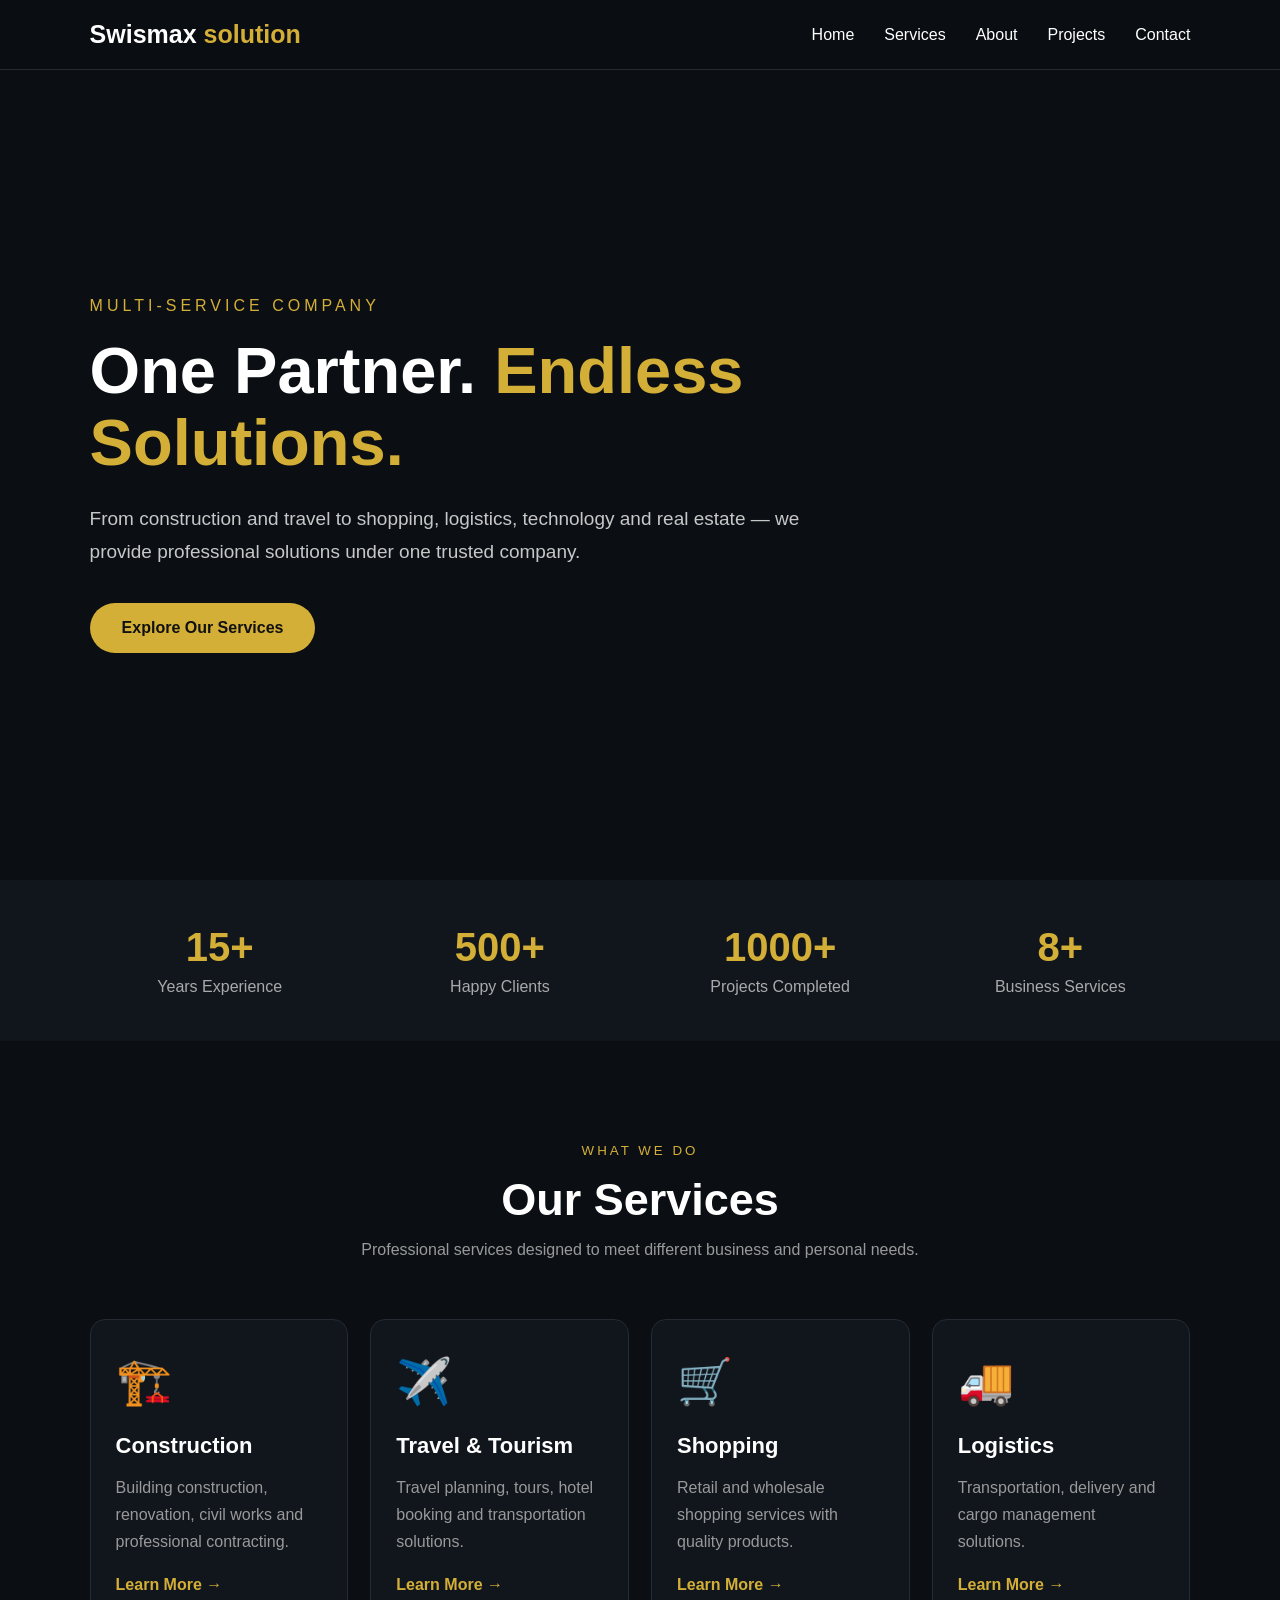
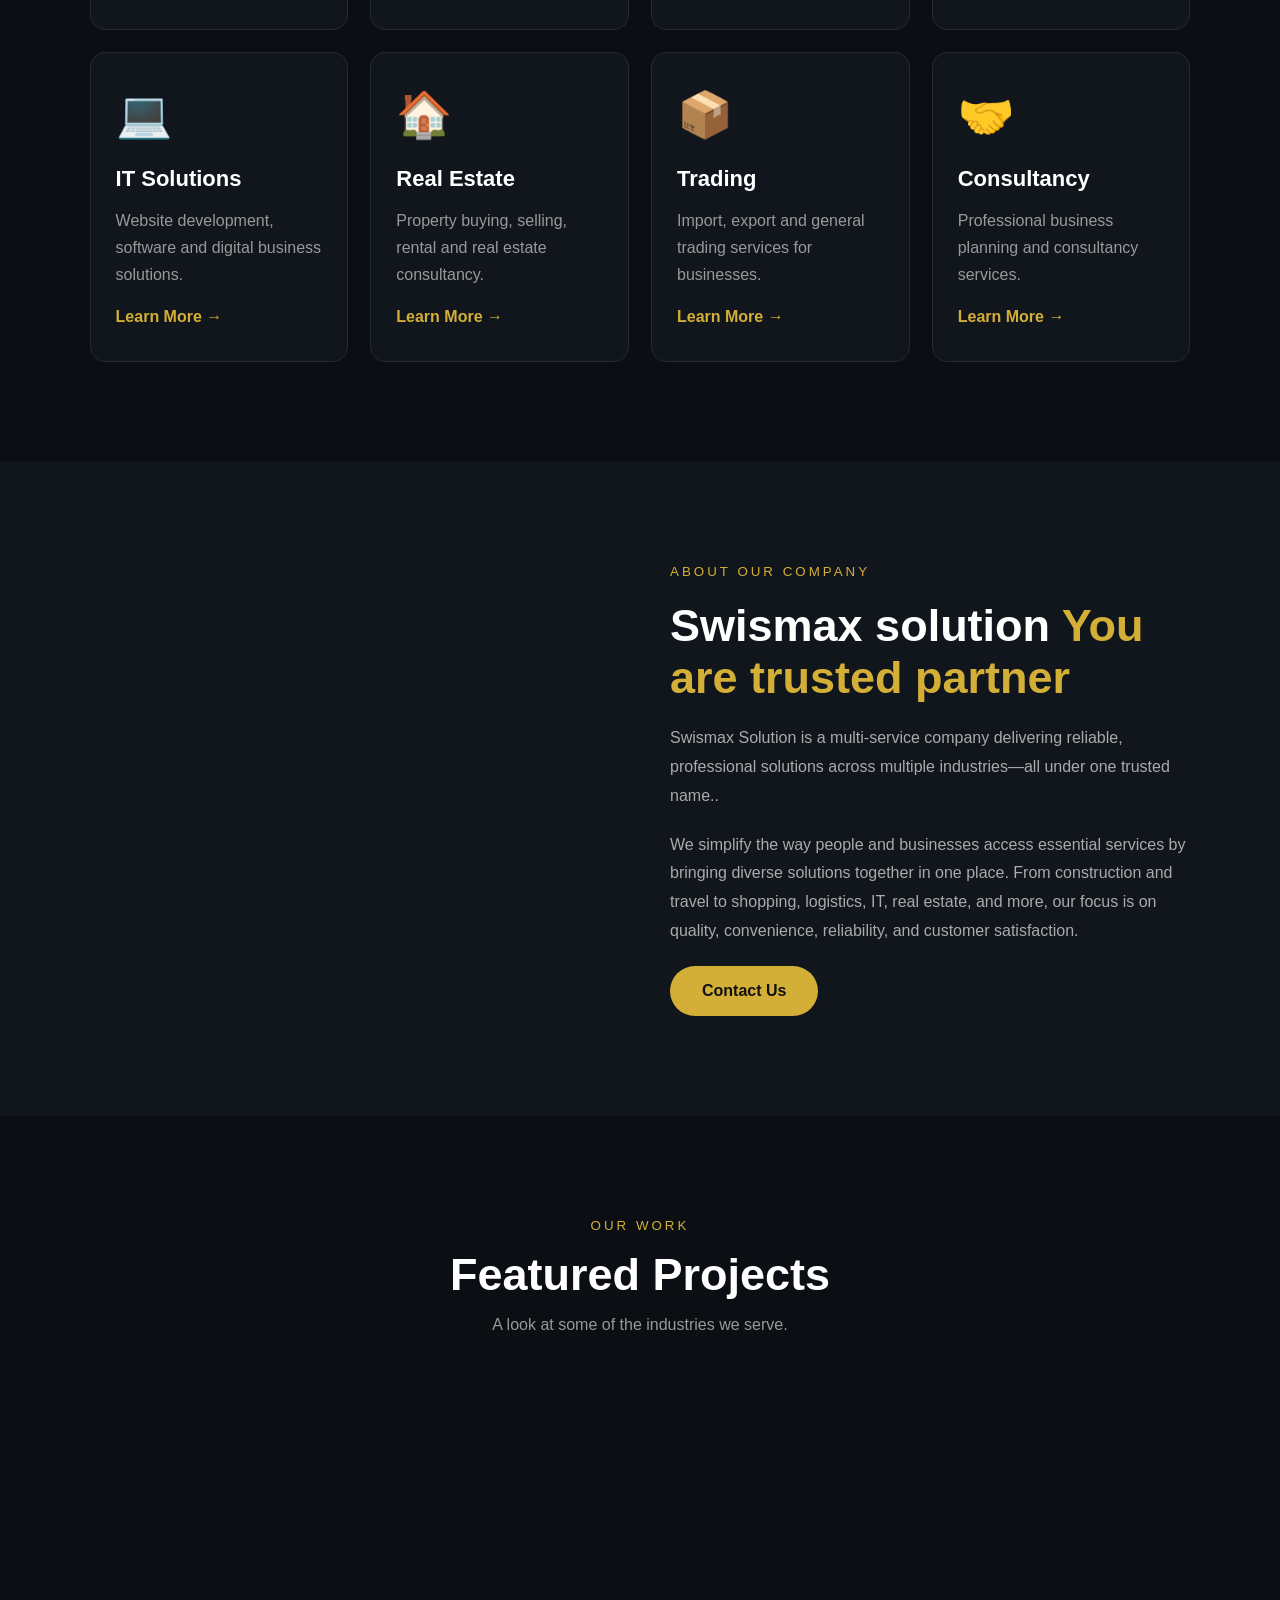
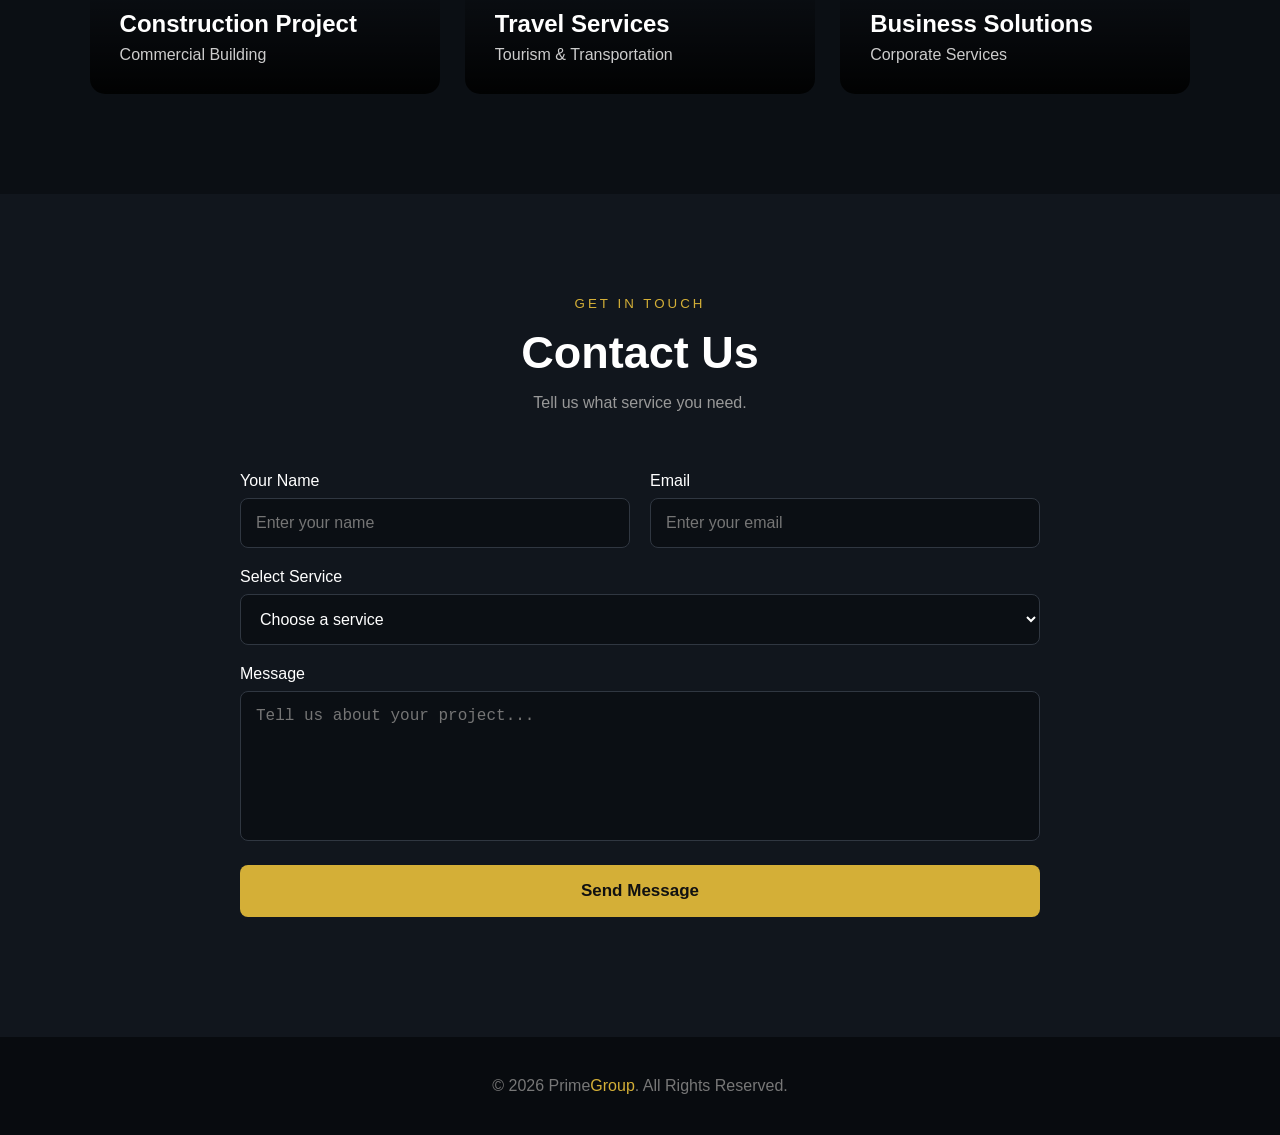
==== index.html @ 1163873a "fix homepage" ====
<!DOCTYPE html>
<html lang="en">

<head>

    <meta charset="UTF-8">
    <meta name="viewport" content="width=device-width, initial-scale=1.0">
    <title>PrimeGroup - Multi Services</title>
    <link rel="stylesheet" href="script.js">
    <link rel="stylesheet" href="style.css">
</head>


<body>
    <nav>

        <div class="logo">
            Swismax<span> solution</span>
        </div>

        <ul class="nav-links">

            <li>
                <a href="#home">Home</a>
            </li>

            <li>
                <a href="#services">Services</a>
            </li>

            <li>
                <a href="#about">About</a>
            </li>

            <li>
                <a href="#projects">Projects</a>
            </li>

            <li>
                <a href="#contact">Contact</a>
            </li>

        </ul>

    </nav>



    <!-- ================= HERO ================= -->

    <section class="hero" id="home">

        <div class="hero-content">

            <div class="hero-small">
                MULTI-SERVICE COMPANY
            </div>

            <h1>
                One Partner.
                <span>Endless Solutions.</span>
            </h1>

            <p>
                From construction and travel to shopping,
                logistics, technology and real estate —
                we provide professional solutions under
                one trusted company.
            </p>

            <a href="#services" class="hero-btn">
                Explore Our Services
            </a>

        </div>

    </section>



    <!-- ================= STATS ================= -->

    <section class="stats">

        <div class="stat">

            <h2>15+</h2>

            <p>
                Years Experience
            </p>

        </div>


        <div class="stat">

            <h2>500+</h2>

            <p>
                Happy Clients
            </p>

        </div>


        <div class="stat">

            <h2>1000+</h2>

            <p>
                Projects Completed
            </p>

        </div>


        <div class="stat">

            <h2>8+</h2>

            <p>
                Business Services
            </p>

        </div>

    </section>



    <!-- ================= SERVICES ================= -->

    <section class="section services" id="services">

        <div class="section-heading">

            <small>WHAT WE DO</small>

            <h2>
                Our <span>Services</span>
            </h2>

            <p>
                Professional services designed to meet
                different business and personal needs.
            </p>

        </div>


        <div class="service-grid">


            <!-- Construction -->

            <div class="service-card">

                <div class="service-icon">
                    🏗️
                </div>

                <h3>
                    Construction
                </h3>

                <p>
                    Building construction, renovation,
                    civil works and professional contracting.
                </p>

                <a href="#contact" class="service-link">
                    Learn More →
                </a>

            </div>


            <!-- Travel -->

            <div class="service-card">

                <div class="service-icon">
                    ✈️
                </div>

                <h3>
                    Travel & Tourism
                </h3>

                <p>
                    Travel planning, tours, hotel booking
                    and transportation solutions.
                </p>

                <a href="#contact" class="service-link">
                    Learn More →
                </a>

            </div>


            <!-- Shopping -->

            <div class="service-card">

                <div class="service-icon">
                    🛒
                </div>

                <h3>
                    Shopping
                </h3>

                <p>
                    Retail and wholesale shopping services
                    with quality products.
                </p>

                <a href="#contact" class="service-link">
                    Learn More →
                </a>

            </div>


            <!-- Logistics -->

            <div class="service-card">

                <div class="service-icon">
                    🚚
                </div>

                <h3>
                    Logistics
                </h3>

                <p>
                    Transportation, delivery and cargo
                    management solutions.
                </p>

                <a href="#contact" class="service-link">
                    Learn More →
                </a>

            </div>


            <!-- IT -->

            <div class="service-card">

                <div class="service-icon">
                    💻
                </div>

                <h3>
                    IT Solutions
                </h3>

                <p>
                    Website development, software and
                    digital business solutions.
                </p>

                <a href="#contact" class="service-link">
                    Learn More →
                </a>

            </div>


            <!-- Real Estate -->

            <div class="service-card">

                <div class="service-icon">
                    🏠
                </div>

                <h3>
                    Real Estate
                </h3>

                <p>
                    Property buying, selling, rental and
                    real estate consultancy.
                </p>

                <a href="#contact" class="service-link">
                    Learn More →
                </a>

            </div>


            <!-- Trading -->

            <div class="service-card">

                <div class="service-icon">
                    📦
                </div>

                <h3>
                    Trading
                </h3>

                <p>
                    Import, export and general trading
                    services for businesses.
                </p>

                <a href="#contact" class="service-link">
                    Learn More →
                </a>

            </div>


            <!-- Consultancy -->

            <div class="service-card">

                <div class="service-icon">
                    🤝
                </div>

                <h3>
                    Consultancy
                </h3>

                <p>
                    Professional business planning and
                    consultancy services.
                </p>

                <a href="#contact" class="service-link">
                    Learn More →
                </a>

            </div>


        </div>

    </section>



    <!-- ================= ABOUT ================= -->

    <section class="section about" id="about">

        <div class="about-container">


            <div class="about-image"></div>


            <div class="about-content">

                <small>ABOUT OUR COMPANY</small>

                <h2>
                    Swismax solution
                    <span>You are trusted partner</span>
                </h2>

                <p>
                    Swismax Solution is a multi-service company delivering reliable, professional solutions across
                    multiple industries—all under one trusted name..
                </p>

                <p>
                  We simplify the way people and businesses access essential services by bringing diverse solutions together in one place. From construction and travel to shopping, logistics, IT, real estate, and more, our focus is on quality, convenience, reliability, and customer satisfaction.
                </p>

                <a href="#contact" class="hero-btn">
                    Contact Us
                </a>

            </div>


        </div>

    </section>



    <!-- ================= PROJECTS ================= -->

    <section class="section" id="projects">

        <div class="section-heading">

            <small>OUR WORK</small>

            <h2>
                Featured <span>Projects</span>
            </h2>

            <p>
                A look at some of the industries we serve.
            </p>

        </div>


        <div class="project-grid">


            <div class="project-card project-one">

                <div class="project-overlay">

                    <h3>
                        Construction Project
                    </h3>

                    <p>
                        Commercial Building
                    </p>

                </div>

            </div>



            <div class="project-card project-two">

                <div class="project-overlay">

                    <h3>
                        Travel Services
                    </h3>

                    <p>
                        Tourism & Transportation
                    </p>

                </div>

            </div>



            <div class="project-card project-three">

                <div class="project-overlay">

                    <h3>
                        Business Solutions
                    </h3>

                    <p>
                        Corporate Services
                    </p>

                </div>

            </div>


        </div>

    </section>



    <!-- ================= CONTACT ================= -->

    <section class="section contact" id="contact">

        <div class="section-heading">

            <small>GET IN TOUCH</small>

            <h2>
                Contact <span>Us</span>
            </h2>

            <p>
                Tell us what service you need.
            </p>

        </div>


        <div class="contact-container">

            <form onsubmit="sendMessage(event)">


                <div class="form-row">

                    <div class="form-group">

                        <label>
                            Your Name
                        </label>

                        <input type="text" id="name" placeholder="Enter your name" required>

                    </div>


                    <div class="form-group">

                        <label>
                            Email
                        </label>

                        <input type="email" id="email" placeholder="Enter your email" required>

                    </div>

                </div>



                <div class="form-group">

                    <label>
                        Select Service
                    </label>

                    <select id="service" required>

                        <option value="">
                            Choose a service
                        </option>

                        <option>
                            Construction
                        </option>

                        <option>
                            Travel & Tourism
                        </option>

                        <option>
                            Shopping
                        </option>

                        <option>
                            Logistics
                        </option>

                        <option>
                            IT Solutions
                        </option>

                        <option>
                            Real Estate
                        </option>

                        <option>
                            Trading
                        </option>

                        <option>
                            Consultancy
                        </option>

                    </select>

                </div>



                <div class="form-group">

                    <label>
                        Message
                    </label>

                    <textarea id="userMessage" placeholder="Tell us about your project..." required></textarea>

                </div>



                <button type="submit" class="submit-btn">
                    Send Message
                </button>


                <p id="message"></p>


            </form>

        </div>

    </section>



    <!-- ================= FOOTER ================= -->

    <footer>

        <p>
            © 2026 Prime<span>Group</span>.
            All Rights Reserved.
        </p>

    </footer>



    <!-- ================= JAVASCRIPT ================= -->

    <script>



    </script>


</body>

</html>
---- style.css ----
* {
    margin: 0;
    padding: 0;
    box-sizing: border-box;
    scroll-behavior: smooth;
}

body {
    font-family: Arial, sans-serif;
    background: #0b0f14;
    color: white;
}

a {
    text-decoration: none;
}


/* =========================
           NAVBAR
        ========================= */

nav {
    width: 100%;
    padding: 20px 7%;

    display: flex;
    justify-content: space-between;
    align-items: center;

    background: rgba(11, 15, 20, 0.95);

    position: sticky;
    top: 0;
    z-index: 999;

    border-bottom: 1px solid #252b33;
}

.logo {
    font-size: 25px;
    font-weight: bold;
}

.logo span {
    color: #d4af37;
}

.nav-links {
    display: flex;
    gap: 30px;
    list-style: none;
}

.nav-links a {
    color: white;
    font-size: 16px;
    transition: 0.3s;
}

.nav-links a:hover {
    color: #d4af37;
}


/* =========================
           HERO
        ========================= */

.hero {
    min-height: 90vh;

    display: flex;
    align-items: center;

    padding: 80px 7%;

    background:
        linear-gradient(90deg,
            rgba(11, 15, 20, 0.98),
            rgba(11, 15, 20, 0.75)),
        url("https://images.unsplash.com/photo-1486406146926-c627a92ad1ab") center/cover;
}

.hero-content {
    max-width: 750px;

    animation: heroAnimation 1.2s ease;
}

@keyframes heroAnimation {

    from {
        opacity: 0;
        transform: translateY(50px);
    }

    to {
        opacity: 1;
        transform: translateY(0);
    }

}

.hero-small {
    color: #d4af37;
    font-size: 16px;
    letter-spacing: 4px;
    margin-bottom: 20px;
}

.hero h1 {
    font-size: 65px;
    line-height: 1.1;
    margin-bottom: 25px;
}

.hero h1 span {
    color: #d4af37;
}

.hero p {
    color: #c7c7c7;
    font-size: 19px;
    line-height: 1.7;
    margin-bottom: 35px;
}

.hero-btn {
    display: inline-block;

    padding: 16px 32px;

    background: #d4af37;
    color: #111;

    border-radius: 40px;

    font-weight: bold;

    transition: 0.4s;
}

.hero-btn:hover {
    background: white;
    transform: translateY(-5px);
}


/* =========================
           STATS
        ========================= */

.stats {
    padding: 45px 7%;

    display: grid;

    grid-template-columns:
        repeat(4, 1fr);

    gap: 20px;

    background: #11161d;
}

.stat {
    text-align: center;
}

.stat h2 {
    color: #d4af37;
    font-size: 40px;
    margin-bottom: 8px;
}

.stat p {
    color: #aaa;
}


/* =========================
           SECTION
        ========================= */

.section {
    padding: 100px 7%;
}

.section-heading {
    text-align: center;
    margin-bottom: 60px;
}

.section-heading small {
    color: #d4af37;
    letter-spacing: 3px;
}

.section-heading h2 {
    font-size: 45px;
    margin: 15px 0;
}

.section-heading p {
    color: #999;
}


/* =========================
           SERVICES
        ========================= */

.services {
    background: #0b0f14;
}

.service-grid {
    display: grid;

    grid-template-columns:
        repeat(4, 1fr);

    gap: 22px;
}

.service-card {
    padding: 35px 25px;

    background: #11161d;

    border: 1px solid #242b34;

    border-radius: 15px;

    transition: 0.4s;

    position: relative;

    overflow: hidden;
}

.service-card::before {
    content: "";

    position: absolute;

    top: 0;
    left: -100%;

    width: 100%;
    height: 3px;

    background: #d4af37;

    transition: 0.5s;
}

.service-card:hover::before {
    left: 0;
}

.service-card:hover {
    transform: translateY(-12px);

    border-color: #d4af37;

    box-shadow:
        0 20px 40px rgba(0, 0, 0, 0.3);
}

.service-icon {
    font-size: 45px;
    margin-bottom: 25px;
}

.service-card h3 {
    font-size: 22px;
    margin-bottom: 15px;
}

.service-card p {
    color: #999;
    line-height: 1.7;
}

.service-link {
    display: inline-block;

    margin-top: 20px;

    color: #d4af37;

    font-weight: bold;
}


/* =========================
           ABOUT
        ========================= */

.about {
    background: #11161d;
}

.about-container {
    display: grid;

    grid-template-columns:
        1fr 1fr;

    gap: 60px;

    align-items: center;
}

.about-image {
    min-height: 450px;

    background:
        url("https://images.unsplash.com/photo-1497366811353-6870744d04b2") center/cover;

    border-radius: 20px;
}

.about-content small {
    color: #d4af37;
    letter-spacing: 3px;
}

.about-content h2 {
    font-size: 45px;
    margin: 20px 0;
}

.about-content h2 span {
    color: #d4af37;
}

.about-content p {
    color: #aaa;
    line-height: 1.8;
    margin-bottom: 20px;
}


/* =========================
           PROJECTS
        ========================= */

.project-grid {
    display: grid;

    grid-template-columns:
        repeat(3, 1fr);

    gap: 25px;
}

.project-card {
    height: 300px;

    border-radius: 15px;

    overflow: hidden;

    position: relative;

    background-size: cover;
    background-position: center;

    transition: 0.4s;
}

.project-card:hover {
    transform: scale(1.03);
}

.project-one {
    background-image:
        url("https://images.unsplash.com/photo-1503387762-592deb58ef4e");
}

.project-two {
    background-image:
        url("https://images.unsplash.com/photo-1436491865332-7a61a109cc05");
}

.project-three {
    background-image:
        url("https://images.unsplash.com/photo-1556761175-b413da4baf72");
}

.project-overlay {
    position: absolute;

    bottom: 0;
    left: 0;

    width: 100%;

    padding: 30px;

    background:
        linear-gradient(transparent,
            rgba(0, 0, 0, 0.9));
}

.project-overlay h3 {
    color: white;
    font-size: 24px;
}

.project-overlay p {
    color: #ccc;
    margin-top: 8px;
}


/* =========================
           CONTACT
        ========================= */

.contact {
    background: #11161d;
}

.contact-container {
    max-width: 800px;
    margin: auto;
}

.form-row {
    display: grid;

    grid-template-columns:
        1fr 1fr;

    gap: 20px;
}

.form-group {
    margin-bottom: 20px;
}

.form-group label {
    display: block;
    margin-bottom: 8px;
}

.form-group input,
.form-group textarea,
.form-group select {

    width: 100%;

    padding: 15px;

    background: #0b0f14;

    color: white;

    border: 1px solid #303741;

    border-radius: 8px;

    outline: none;

    font-size: 16px;
}

.form-group input:focus,
.form-group textarea:focus,
.form-group select:focus {
    border-color: #d4af37;
}

.form-group textarea {
    height: 150px;
    resize: none;
}

.submit-btn {
    width: 100%;

    padding: 16px;

    border: none;

    border-radius: 8px;

    background: #d4af37;

    color: #111;

    font-size: 17px;

    font-weight: bold;

    cursor: pointer;

    transition: 0.4s;
}

.submit-btn:hover {
    background: white;
}

#message {
    text-align: center;
    margin-top: 20px;
    color: #d4af37;
}


/* =========================
           FOOTER
        ========================= */

footer {
    padding: 40px 7%;

    background: #080b0f;

    text-align: center;

    color: #777;
}

footer span {
    color: #d4af37;
}


/* =========================
           MOBILE
        ========================= */

@media (max-width: 1000px) {

    .service-grid {
        grid-template-columns:
            repeat(2, 1fr);
    }

    .stats {
        grid-template-columns:
            repeat(2, 1fr);
    }

    .project-grid {
        grid-template-columns:
            1fr 1fr;
    }

}


@media (max-width: 700px) {

    nav {
        flex-direction: column;
        gap: 20px;
    }

    .nav-links {
        gap: 15px;
        flex-wrap: wrap;
        justify-content: center;
    }

    .hero {
        min-height: 80vh;
        padding: 60px 6%;
    }

    .hero h1 {
        font-size: 42px;
    }

    .hero p {
        font-size: 17px;
    }

    .section {
        padding: 70px 6%;
    }

    .section-heading h2 {
        font-size: 34px;
    }

    .service-grid {
        grid-template-columns: 1fr;
    }

    .stats {
        grid-template-columns: 1fr 1fr;
        padding: 35px 5%;
    }

    .stat h2 {
        font-size: 30px;
    }

    .about-container {
        grid-template-columns: 1fr;
    }

    .about-image {
        min-height: 300px;
    }

    .project-grid {
        grid-template-columns: 1fr;
    }

    .form-row {
        grid-template-columns: 1fr;
    }

}


@media (max-width: 450px) {

    .hero h1 {
        font-size: 35px;
    }

    .stats {
        grid-template-columns: 1fr;
    }

}
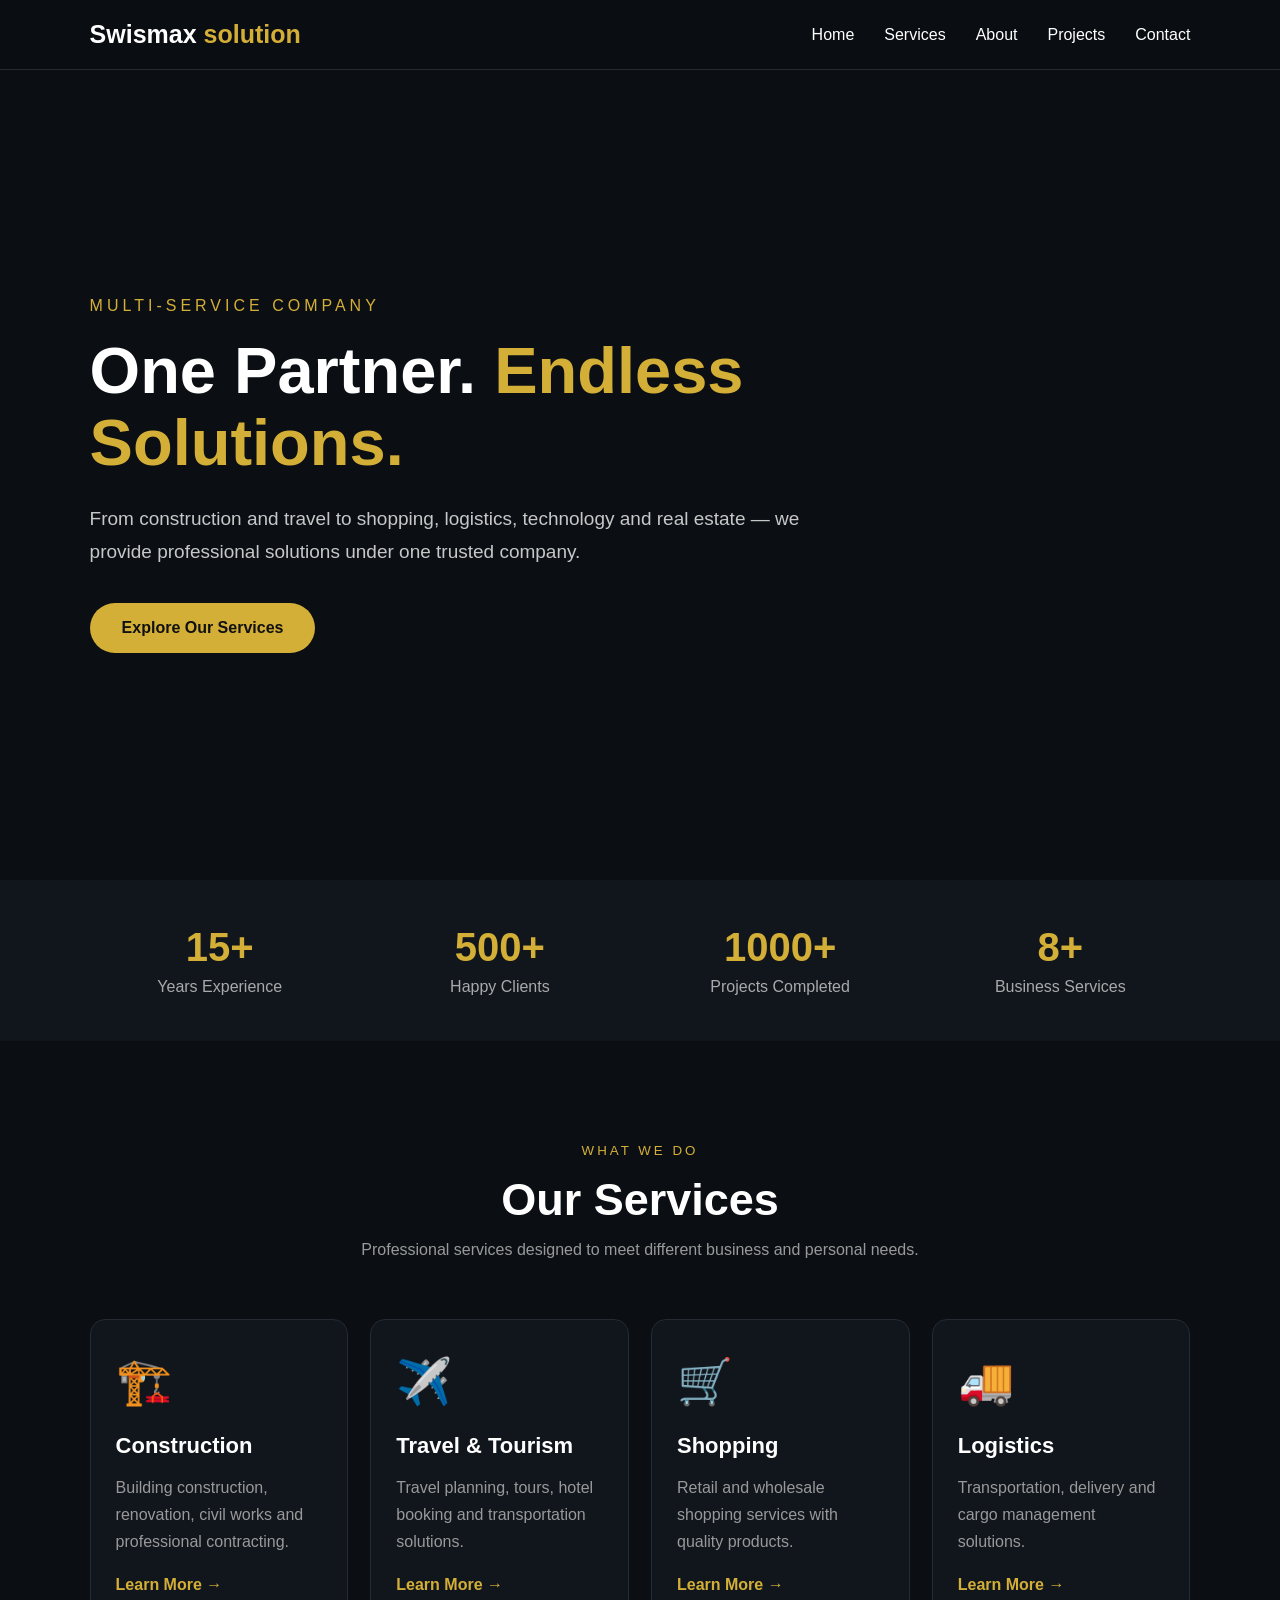
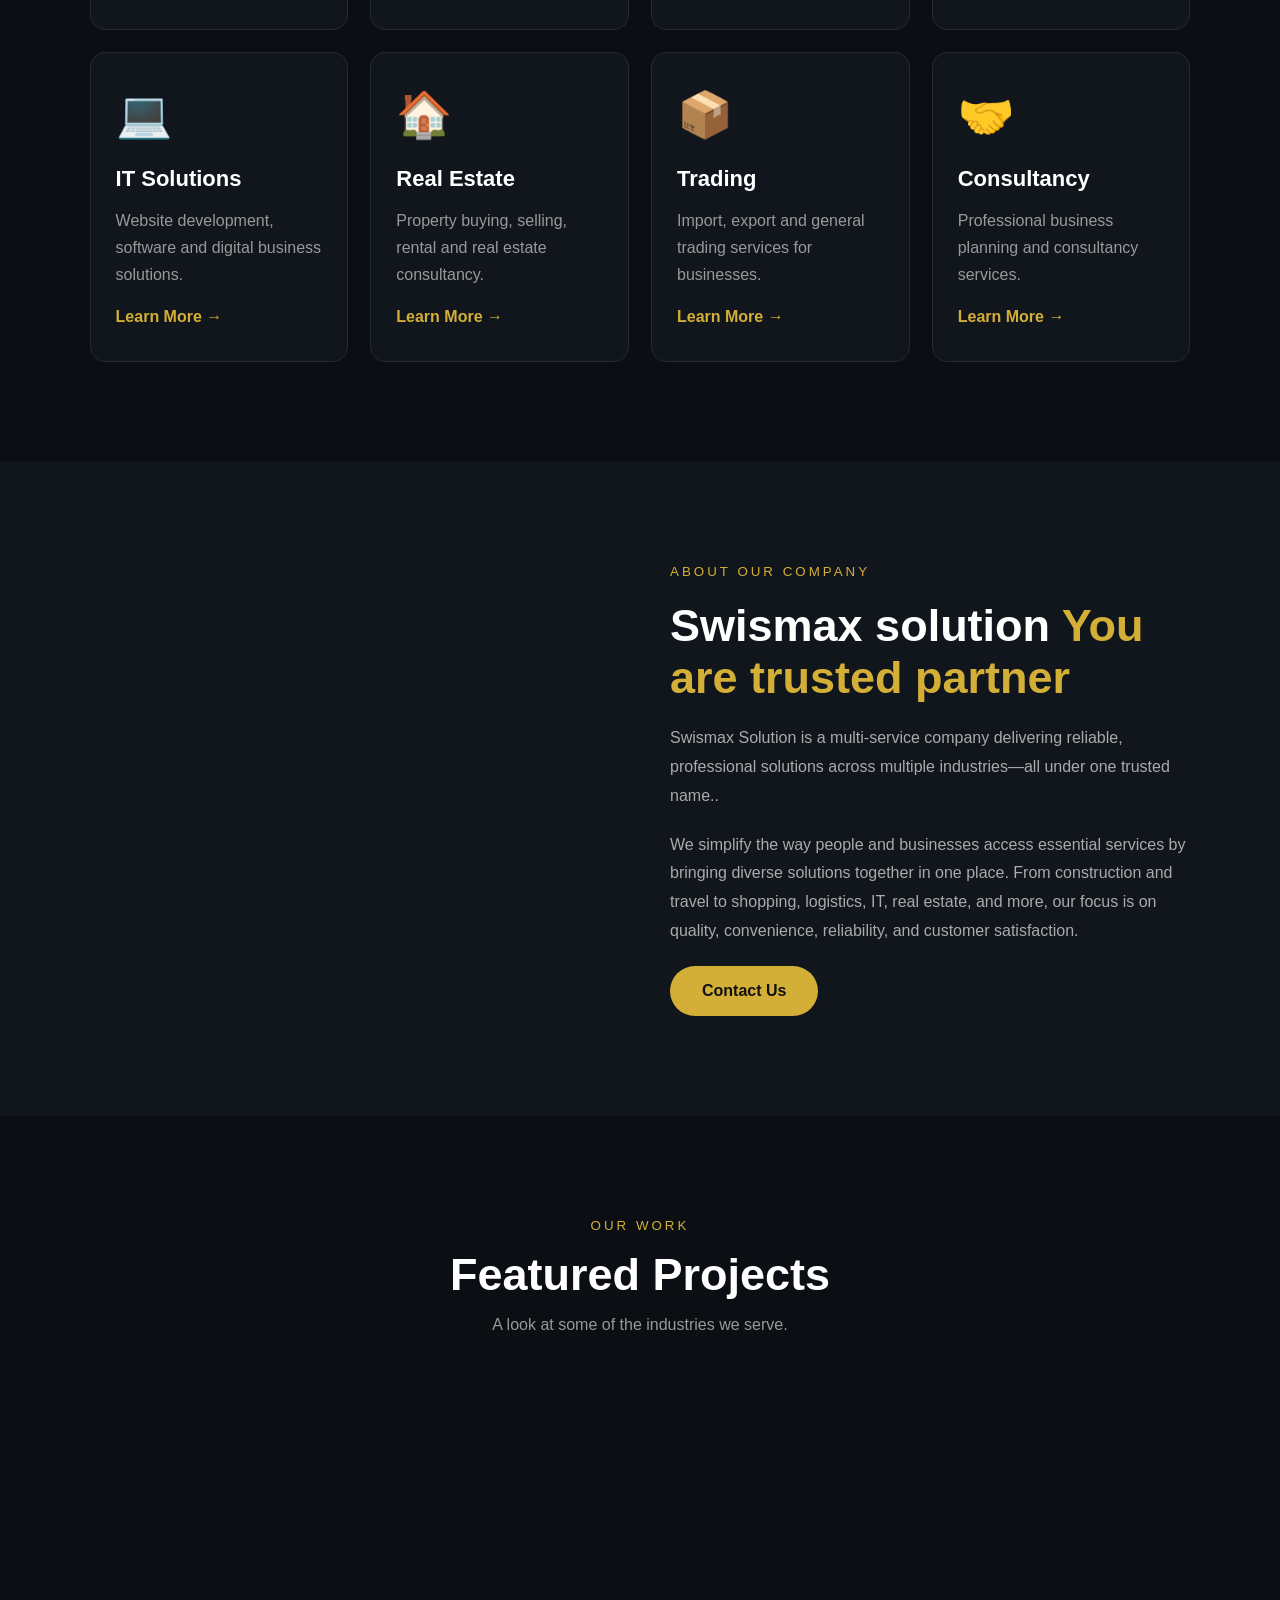
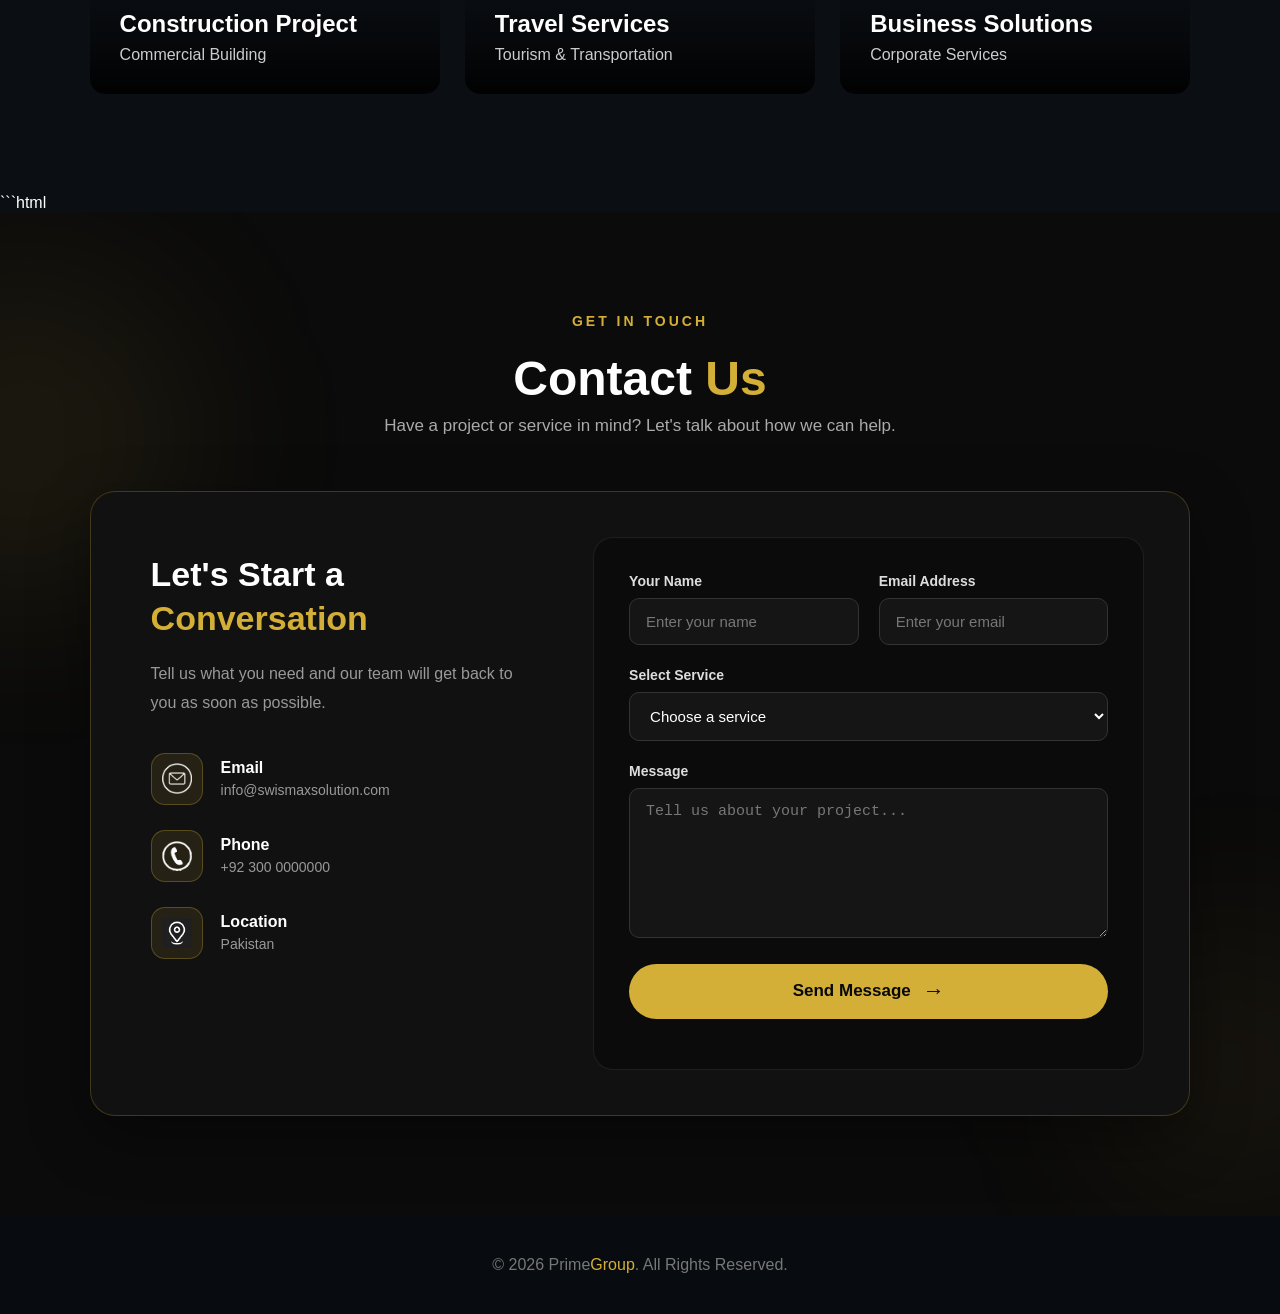
==== commit c330ff09: "update the form" ====
--- a/index.html
+++ b/index.html
@@ -474,60 +474,122 @@
 
     <!-- ================= CONTACT ================= -->
 
-    <section class="section contact" id="contact">
-
-        <div class="section-heading">
-
-            <small>GET IN TOUCH</small>
-
-            <h2>
-                Contact <span>Us</span>
-            </h2>
-
-            <p>
-                Tell us what service you need.
-            </p>
-
-        </div>
-
-
-        <div class="contact-container">
+    ```html
+<section class="section contact" id="contact">
+
+    <div class="section-heading">
+
+        <small>GET IN TOUCH</small>
+
+        <h2>
+            Contact <span>Us</span>
+        </h2>
+
+        <p>
+            Have a project or service in mind? Let's talk about how we can help.
+        </p>
+
+    </div>
+
+
+    <div class="contact-container">
+
+        <!-- LEFT SIDE -->
+        <div class="contact-info">
+
+            <h3>
+                Let's Start a <span>Conversation</span>
+            </h3>
+
+            <p>
+                Tell us what you need and our team will get back to you
+                as soon as possible.
+            </p>
+
+            <div class="contact-item">
+
+                <div class="contact-icon">
+                     <img src="download.png" style="width: 30px;"/>
+                </div>
+
+                <div>
+                    <h4>Email</h4>
+                    <p>info@swismaxsolution.com</p>
+                </div>
+
+            </div>
+
+
+            <div class="contact-item">
+
+                <div class="contact-icon">
+                    <img src="download2.png" style="width: 30px;"/>
+                </div>
+
+                <div>
+                    <h4>Phone</h4>
+                    <p>+92 300 0000000</p>
+                </div>
+
+            </div>
+
+
+            <div class="contact-item">
+
+                <div class="contact-icon">
+                    <img src="map.png" style="width: 30px;"/>
+                </div>
+
+                <div>
+                    <h4>Location</h4>
+                    <p>Pakistan</p>
+                </div>
+
+            </div>
+
+        </div>
+
+
+        <!-- RIGHT SIDE FORM -->
+        <div class="contact-form">
 
             <form onsubmit="sendMessage(event)">
 
-
                 <div class="form-row">
 
                     <div class="form-group">
 
-                        <label>
-                            Your Name
-                        </label>
-
-                        <input type="text" id="name" placeholder="Enter your name" required>
+                        <label>Your Name</label>
+
+                        <input
+                            type="text"
+                            id="name"
+                            placeholder="Enter your name"
+                            required
+                        >
 
                     </div>
 
 
                     <div class="form-group">
 
-                        <label>
-                            Email
-                        </label>
-
-                        <input type="email" id="email" placeholder="Enter your email" required>
+                        <label>Email Address</label>
+
+                        <input
+                            type="email"
+                            id="email"
+                            placeholder="Enter your email"
+                            required
+                        >
 
                     </div>
 
                 </div>
 
 
-
                 <div class="form-group">
 
-                    <label>
-                        Select Service
-                    </label>
+                    <label>Select Service</label>
 
                     <select id="service" required>
 
@@ -535,69 +597,49 @@
                             Choose a service
                         </option>
 
-                        <option>
-                            Construction
-                        </option>
-
-                        <option>
-                            Travel & Tourism
-                        </option>
-
-                        <option>
-                            Shopping
-                        </option>
-
-                        <option>
-                            Logistics
-                        </option>
-
-                        <option>
-                            IT Solutions
-                        </option>
-
-                        <option>
-                            Real Estate
-                        </option>
-
-                        <option>
-                            Trading
-                        </option>
-
-                        <option>
-                            Consultancy
-                        </option>
+                        <option>Construction</option>
+                        <option>Travel & Tourism</option>
+                        <option>Shopping</option>
+                        <option>Logistics</option>
+                        <option>IT Solutions</option>
+                        <option>Real Estate</option>
+                        <option>Trading</option>
+                        <option>Consultancy</option>
 
                     </select>
 
                 </div>
 
 
-
                 <div class="form-group">
 
-                    <label>
-                        Message
-                    </label>
-
-                    <textarea id="userMessage" placeholder="Tell us about your project..." required></textarea>
-
-                </div>
-
+                    <label>Message</label>
+
+                    <textarea
+                        id="userMessage"
+                        placeholder="Tell us about your project..."
+                        required
+                    ></textarea>
+
+                </div>
 
 
                 <button type="submit" class="submit-btn">
                     Send Message
+                    <span>→</span>
                 </button>
 
 
                 <p id="message"></p>
 
-
             </form>
 
         </div>
 
-    </section>
+    </div>
+
+</section>
+
 
 
 
--- a/style.css
+++ b/style.css
@@ -635,4 +635,961 @@
         grid-template-columns: 1fr;
     }
 
-}+}
+
+
+
+
+
+
+
+
+
+
+/* ================= CONTACT SECTION ================= */
+
+.contact {
+    position: relative;
+    padding: 100px 7%;
+    background: #0b0b0b;
+    color: white;
+    overflow: hidden;
+}
+
+
+/* Background glow */
+
+.contact::before {
+    content: "";
+    position: absolute;
+    width: 350px;
+    height: 350px;
+    background: rgba(212, 175, 55, 0.08);
+    border-radius: 50%;
+    filter: blur(80px);
+    top: 50px;
+    left: -150px;
+}
+
+.contact::after {
+    content: "";
+    position: absolute;
+    width: 300px;
+    height: 300px;
+    background: rgba(212, 175, 55, 0.06);
+    border-radius: 50%;
+    filter: blur(80px);
+    bottom: 0;
+    right: -100px;
+}
+
+
+/* ================= HEADING ================= */
+
+.contact .section-heading {
+    position: relative;
+    z-index: 2;
+    text-align: center;
+    margin-bottom: 55px;
+}
+
+.contact .section-heading small {
+    display: inline-block;
+    color: #d4af37;
+    font-size: 14px;
+    font-weight: 700;
+    letter-spacing: 3px;
+    margin-bottom: 12px;
+}
+
+.contact .section-heading h2 {
+    font-size: 48px;
+    font-weight: 700;
+    margin: 0;
+}
+
+.contact .section-heading h2 span {
+    color: #d4af37;
+}
+
+.contact .section-heading p {
+    margin-top: 15px;
+    color: #aaa;
+    font-size: 17px;
+}
+
+
+/* ================= CONTAINER ================= */
+
+.contact-container {
+    position: relative;
+    z-index: 2;
+
+    max-width: 1150px;
+    margin: auto;
+
+    display: grid;
+    grid-template-columns: 0.85fr 1.15fr;
+
+    gap: 60px;
+
+    padding: 45px;
+
+    border: 1px solid rgba(212, 175, 55, 0.2);
+
+    border-radius: 25px;
+
+    background: rgba(255, 255, 255, 0.035);
+
+    backdrop-filter: blur(15px);
+
+    box-shadow:
+        0 25px 70px rgba(0, 0, 0, 0.45);
+}
+
+
+/* ================= LEFT INFO ================= */
+
+.contact-info {
+    padding: 15px;
+}
+
+.contact-info h3 {
+    font-size: 34px;
+    line-height: 1.25;
+    margin-bottom: 20px;
+}
+
+.contact-info h3 span {
+    color: #d4af37;
+}
+
+.contact-info > p {
+    color: #aaa;
+    line-height: 1.8;
+    font-size: 16px;
+    margin-bottom: 35px;
+}
+
+
+/* Contact items */
+
+.contact-item {
+    display: flex;
+    align-items: center;
+    gap: 18px;
+
+    margin-bottom: 25px;
+}
+
+
+.contact-icon {
+    width: 52px;
+    height: 52px;
+
+    display: flex;
+    align-items: center;
+    justify-content: center;
+
+    border-radius: 14px;
+
+    background: rgba(212, 175, 55, 0.1);
+
+    border: 1px solid rgba(212, 175, 55, 0.3);
+
+    font-size: 21px;
+}
+
+
+.contact-item h4 {
+    margin: 0 0 5px;
+    font-size: 16px;
+}
+
+
+.contact-item p {
+    margin: 0;
+    color: #999;
+    font-size: 14px;
+}
+
+
+/* ================= FORM ================= */
+
+.contact-form {
+    background: rgba(0, 0, 0, 0.25);
+
+    padding: 35px;
+
+    border-radius: 20px;
+
+    border: 1px solid rgba(255, 255, 255, 0.08);
+}
+
+
+.form-row {
+    display: grid;
+    grid-template-columns: 1fr 1fr;
+    gap: 20px;
+}
+
+
+.form-group {
+    margin-bottom: 22px;
+}
+
+
+.form-group label {
+    display: block;
+
+    margin-bottom: 9px;
+
+    color: #ddd;
+
+    font-size: 14px;
+
+    font-weight: 600;
+}
+
+
+.form-group input,
+.form-group select,
+.form-group textarea {
+
+    width: 100%;
+
+    padding: 14px 16px;
+
+    background: rgba(255, 255, 255, 0.05);
+
+    border: 1px solid rgba(255, 255, 255, 0.12);
+
+    border-radius: 10px;
+
+    color: white;
+
+    outline: none;
+
+    font-size: 15px;
+
+    transition: 0.3s;
+}
+
+
+.form-group input::placeholder,
+.form-group textarea::placeholder {
+    color: #777;
+}
+
+
+.form-group input:focus,
+.form-group select:focus,
+.form-group textarea:focus {
+
+    border-color: #d4af37;
+
+    box-shadow:
+        0 0 0 3px rgba(212, 175, 55, 0.08);
+}
+
+
+.form-group select option {
+    background: #111;
+    color: white;
+}
+
+
+.form-group textarea {
+    min-height: 140px;
+    resize: vertical;
+}
+
+
+/* ================= BUTTON ================= */
+
+.submit-btn {
+
+    width: 100%;
+
+    height: 55px;
+
+    border: none;
+
+    border-radius: 50px;
+
+    background: #d4af37;
+
+    color: #080808;
+
+    font-size: 17px;
+
+    font-weight: 700;
+
+    cursor: pointer;
+
+    display: flex;
+
+    align-items: center;
+
+    justify-content: center;
+
+    gap: 12px;
+
+    transition: 0.35s;
+}
+
+
+.submit-btn span {
+    font-size: 23px;
+
+    transition: transform 0.3s;
+}
+
+
+.submit-btn:hover {
+
+    background: #c19b27;
+
+    transform: translateY(-2px);
+
+    box-shadow:
+        0 10px 30px rgba(212, 175, 55, 0.25);
+}
+
+
+.submit-btn:hover span {
+    transform: translateX(6px);
+}
+
+
+/* Success message */
+
+#message {
+    text-align: center;
+
+    margin: 15px 0 0;
+
+    color: #d4af37;
+
+    font-weight: 600;
+}
+
+
+/* ================= MOBILE ================= */
+
+@media (max-width: 768px) {
+
+    .contact {
+        padding: 70px 20px;
+    }
+
+
+    .contact .section-heading h2 {
+        font-size: 36px;
+    }
+
+
+    .contact .section-heading p {
+        font-size: 15px;
+    }
+
+
+    .contact-container {
+
+        grid-template-columns: 1fr;
+
+        gap: 25px;
+
+        padding: 25px;
+
+        border-radius: 20px;
+    }
+
+
+    .contact-info {
+        padding: 5px;
+    }
+
+
+    .contact-info h3 {
+        font-size: 28px;
+    }
+
+
+    .contact-form {
+        padding: 22px;
+    }
+
+
+    .form-row {
+        grid-template-columns: 1fr;
+        gap: 0;
+    }
+
+}
+
+
+@media (max-width: 480px) {
+
+    .contact {
+        padding: 60px 15px;
+    }
+
+
+    .contact .section-heading h2 {
+        font-size: 31px;
+    }
+
+
+    .contact-container {
+        padding: 18px;
+    }
+
+
+    .contact-form {
+        padding: 18px;
+    }
+
+
+    .contact-info h3 {
+        font-size: 25px;
+    }
+
+}
+
+
+
+
+```css
+/* =========================
+   CONTACT SECTION
+========================= */
+
+.contact {
+    padding: 100px 7%;
+    background: #0b0b0b;
+    color: white;
+}
+
+
+/* =========================
+   SECTION HEADING
+========================= */
+
+.contact .section-heading {
+    text-align: center;
+    margin-bottom: 55px;
+}
+
+.contact .section-heading small {
+    color: #d4af37;
+    font-size: 14px;
+    font-weight: 700;
+    letter-spacing: 3px;
+}
+
+.contact .section-heading h2 {
+    margin: 10px 0;
+    font-size: 48px;
+    font-weight: 700;
+}
+
+.contact .section-heading h2 span {
+    color: #d4af37;
+}
+
+.contact .section-heading p {
+    color: #aaa;
+    font-size: 17px;
+    margin: 0;
+}
+
+
+/* =========================
+   MAIN CONTAINER
+========================= */
+
+.contact-container {
+    max-width: 1150px;
+    margin: auto;
+
+    display: grid;
+    grid-template-columns: 0.85fr 1.15fr;
+
+    gap: 50px;
+
+    padding: 45px;
+
+    background: #111;
+
+    border: 1px solid rgba(212, 175, 55, 0.25);
+
+    border-radius: 25px;
+
+    box-shadow: 0 20px 60px rgba(0, 0, 0, 0.4);
+}
+
+
+/* =========================
+   LEFT SIDE
+========================= */
+
+.contact-info {
+    padding: 15px;
+}
+
+.contact-info h3 {
+    font-size: 34px;
+    line-height: 1.3;
+    margin-bottom: 20px;
+}
+
+.contact-info h3 span {
+    color: #d4af37;
+}
+
+.contact-info > p {
+    color: #999;
+    line-height: 1.8;
+    margin-bottom: 35px;
+}
+
+
+/* =========================
+   CONTACT ITEMS
+========================= */
+
+.contact-item {
+    display: flex;
+    align-items: center;
+
+    gap: 18px;
+
+    margin-bottom: 25px;
+}
+
+.contact-icon {
+    width: 52px;
+    height: 52px;
+
+    min-width: 52px;
+
+    display: flex;
+    align-items: center;
+    justify-content: center;
+
+    border-radius: 14px;
+
+    background: rgba(212, 175, 55, 0.1);
+
+    border: 1px solid rgba(212, 175, 55, 0.3);
+
+    font-size: 21px;
+}
+
+.contact-item h4 {
+    margin: 0 0 5px;
+    font-size: 16px;
+}
+
+.contact-item p {
+    margin: 0;
+    color: #999;
+    font-size: 14px;
+    word-break: break-word;
+}
+
+
+/* =========================
+   FORM
+========================= */
+
+.contact-form {
+    padding: 35px;
+
+    background: #0b0b0b;
+
+    border-radius: 20px;
+
+    border: 1px solid rgba(255, 255, 255, 0.08);
+}
+
+
+/* =========================
+   FORM ROW
+========================= */
+
+.form-row {
+    display: grid;
+    grid-template-columns: 1fr 1fr;
+
+    gap: 20px;
+}
+
+
+/* =========================
+   FORM GROUP
+========================= */
+
+.form-group {
+    margin-bottom: 22px;
+}
+
+.form-group label {
+    display: block;
+
+    margin-bottom: 9px;
+
+    color: #ddd;
+
+    font-size: 14px;
+
+    font-weight: 600;
+}
+
+
+/* =========================
+   INPUT / SELECT / TEXTAREA
+========================= */
+
+.form-group input,
+.form-group select,
+.form-group textarea {
+    width: 100%;
+
+    box-sizing: border-box;
+
+    padding: 14px 16px;
+
+    background: #151515;
+
+    border: 1px solid #333;
+
+    border-radius: 10px;
+
+    color: white;
+
+    outline: none;
+
+    font-size: 15px;
+
+    transition: 0.3s;
+}
+
+
+.form-group input::placeholder,
+.form-group textarea::placeholder {
+    color: #777;
+}
+
+
+/* Focus */
+
+.form-group input:focus,
+.form-group select:focus,
+.form-group textarea:focus {
+    border-color: #d4af37;
+
+    box-shadow: 0 0 0 3px rgba(212, 175, 55, 0.08);
+}
+
+
+/* Select */
+
+.form-group select option {
+    background: #111;
+    color: white;
+}
+
+
+/* Textarea */
+
+.form-group textarea {
+    min-height: 140px;
+
+    resize: vertical;
+}
+
+
+/* =========================
+   SUBMIT BUTTON
+========================= */
+
+.submit-btn {
+    width: 100%;
+    height: 55px;
+
+    border: none;
+
+    border-radius: 50px;
+
+    background: #d4af37;
+
+    color: #080808;
+
+    font-size: 17px;
+
+    font-weight: 700;
+
+    cursor: pointer;
+
+    display: flex;
+    align-items: center;
+    justify-content: center;
+
+    gap: 12px;
+
+    transition: all 0.3s ease;
+}
+
+.submit-btn span {
+    font-size: 22px;
+
+    transition: transform 0.3s ease;
+}
+
+.submit-btn:hover {
+    background: #c19b27;
+
+    transform: translateY(-2px);
+
+    box-shadow: 0 10px 25px rgba(212, 175, 55, 0.2);
+}
+
+.submit-btn:hover span {
+    transform: translateX(6px);
+}
+
+
+/* =========================
+   MESSAGE
+========================= */
+
+#message {
+    text-align: center;
+
+    color: #d4af37;
+
+    font-weight: 600;
+
+    margin: 15px 0 0;
+}
+
+
+/* ==================================================
+   TABLET
+   769px - 992px
+================================================== */
+
+@media (max-width: 992px) {
+
+    .contact {
+        padding: 80px 5%;
+    }
+
+    .contact-container {
+        grid-template-columns: 1fr;
+
+        gap: 30px;
+
+        padding: 35px;
+    }
+
+    .contact-info {
+        padding: 5px;
+    }
+
+    .contact-info h3 {
+        font-size: 32px;
+    }
+
+}
+
+
+/* ==================================================
+   MOBILE
+   576px - 768px
+================================================== */
+
+@media (max-width: 768px) {
+
+    .contact {
+        padding: 70px 20px;
+    }
+
+
+    .contact .section-heading {
+        margin-bottom: 40px;
+    }
+
+
+    .contact .section-heading h2 {
+        font-size: 38px;
+    }
+
+
+    .contact .section-heading p {
+        font-size: 15px;
+
+        line-height: 1.6;
+    }
+
+
+    .contact-container {
+        padding: 25px;
+
+        border-radius: 20px;
+
+        gap: 25px;
+    }
+
+
+    .contact-info h3 {
+        font-size: 28px;
+    }
+
+
+    .contact-info > p {
+        font-size: 15px;
+
+        line-height: 1.7;
+    }
+
+
+    .contact-form {
+        padding: 25px;
+
+        border-radius: 16px;
+    }
+
+
+    .form-row {
+        grid-template-columns: 1fr;
+
+        gap: 0;
+    }
+
+
+    .form-group input,
+    .form-group select,
+    .form-group textarea {
+        font-size: 16px;
+    }
+
+}
+
+
+/* ==================================================
+   SMALL MOBILE
+   0px - 575px
+================================================== */
+
+@media (max-width: 575px) {
+
+    .contact {
+        padding: 55px 15px;
+    }
+
+
+    .contact .section-heading small {
+        font-size: 12px;
+
+        letter-spacing: 2px;
+    }
+
+
+    .contact .section-heading h2 {
+        font-size: 32px;
+    }
+
+
+    .contact .section-heading p {
+        font-size: 14px;
+    }
+
+
+    .contact-container {
+        padding: 18px;
+
+        gap: 20px;
+
+        border-radius: 16px;
+    }
+
+
+    .contact-info {
+        padding: 0;
+    }
+
+
+    .contact-info h3 {
+        font-size: 25px;
+    }
+
+
+    .contact-info > p {
+        font-size: 14px;
+    }
+
+
+    .contact-item {
+        gap: 12px;
+
+        margin-bottom: 20px;
+    }
+
+
+    .contact-icon {
+        width: 45px;
+        height: 45px;
+
+        min-width: 45px;
+
+        font-size: 18px;
+    }
+
+
+    .contact-item h4 {
+        font-size: 15px;
+    }
+
+
+    .contact-item p {
+        font-size: 13px;
+    }
+
+
+    .contact-form {
+        padding: 18px;
+
+        border-radius: 14px;
+    }
+
+
+    .form-group {
+        margin-bottom: 18px;
+    }
+
+
+    .form-group input,
+    .form-group select,
+    .form-group textarea {
+        padding: 13px;
+
+        font-size: 15px;
+    }
+
+
+    .form-group textarea {
+        min-height: 120px;
+    }
+
+
+    .submit-btn {
+        height: 52px;
+
+        font-size: 16px;
+    }
+
+}
+
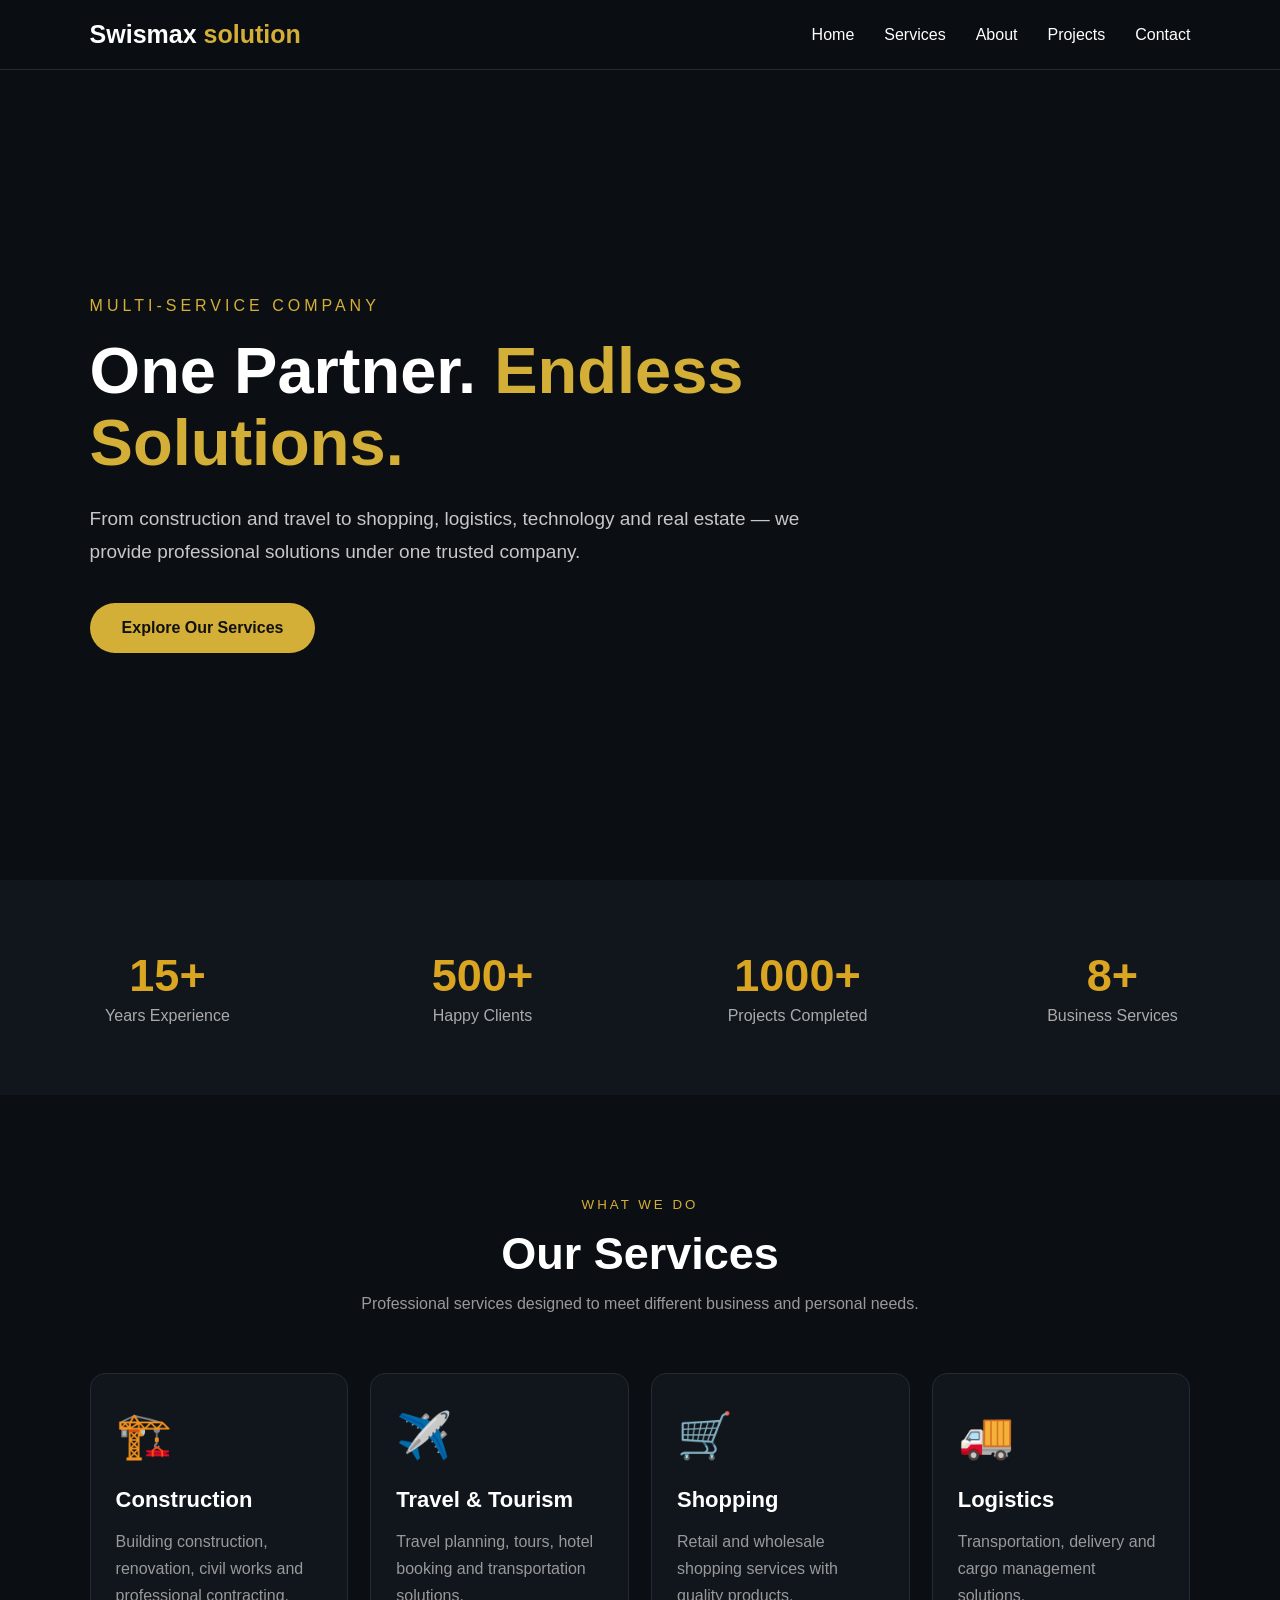
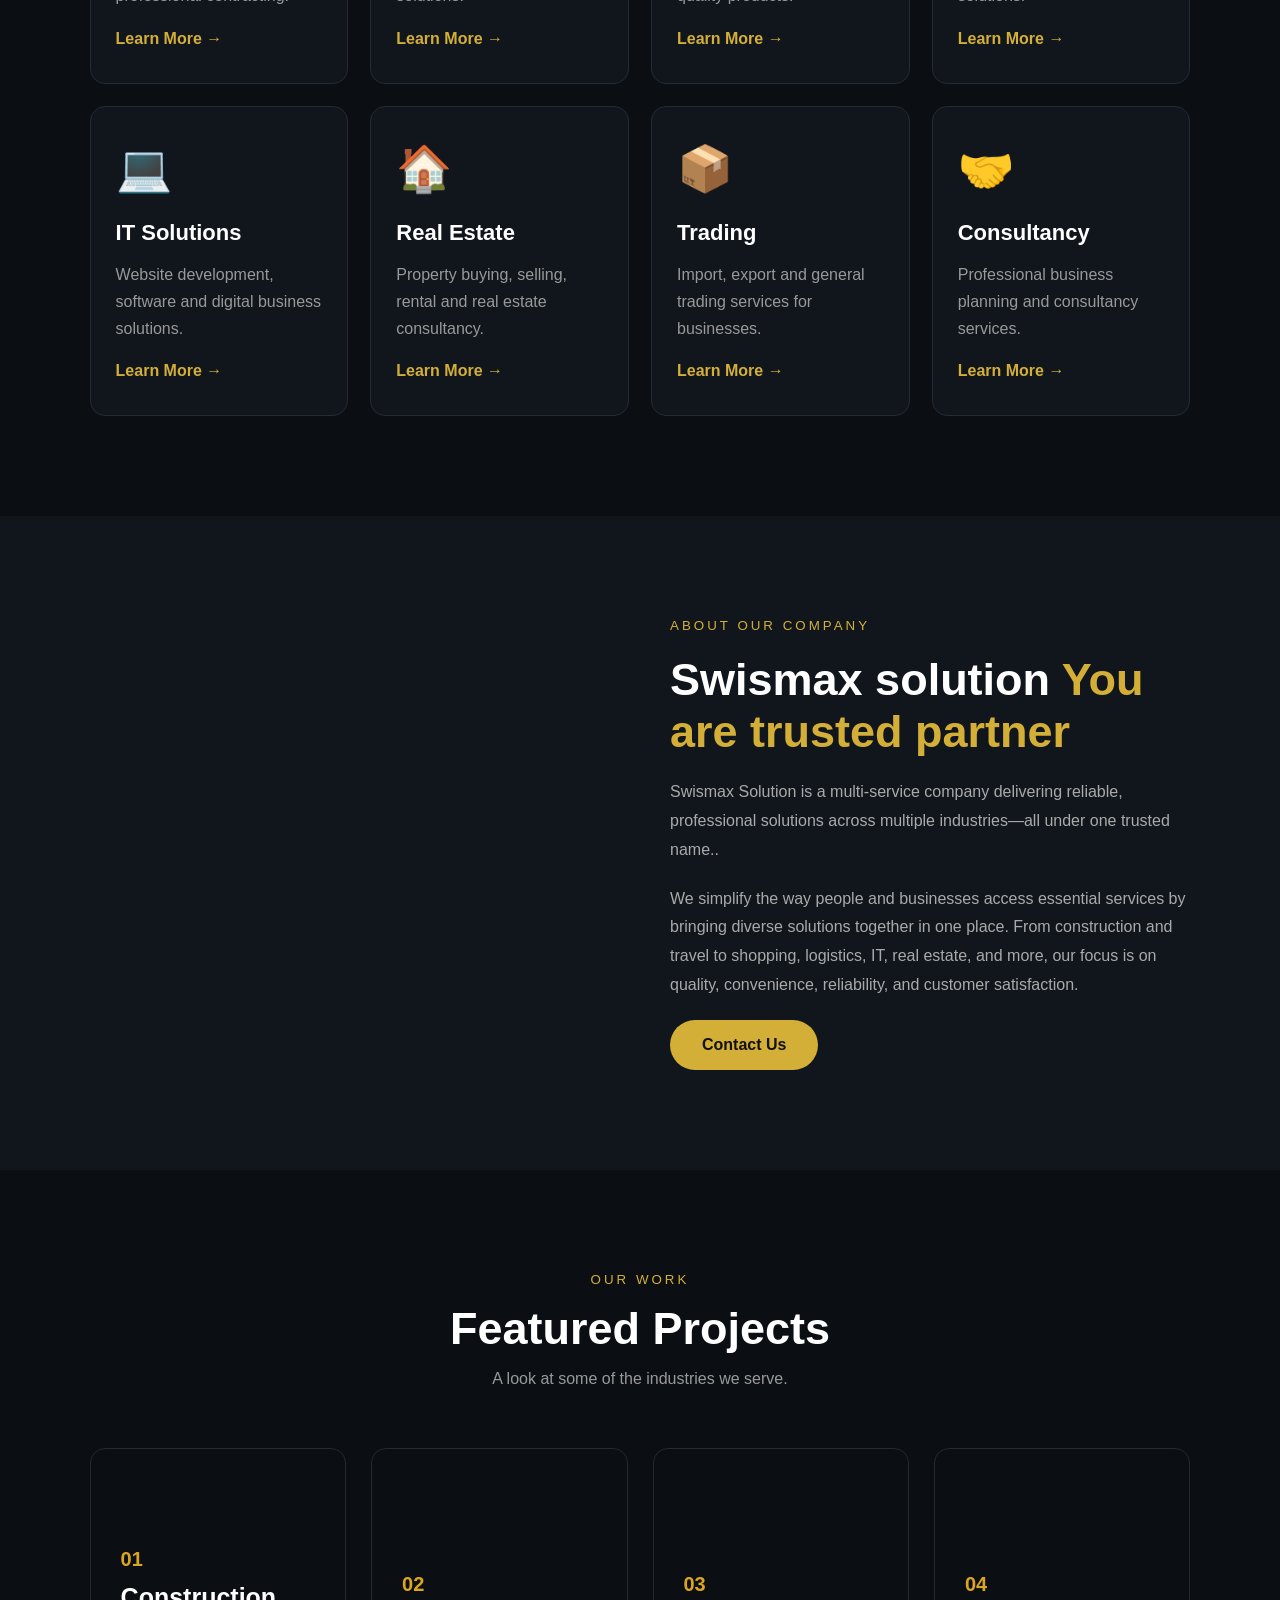
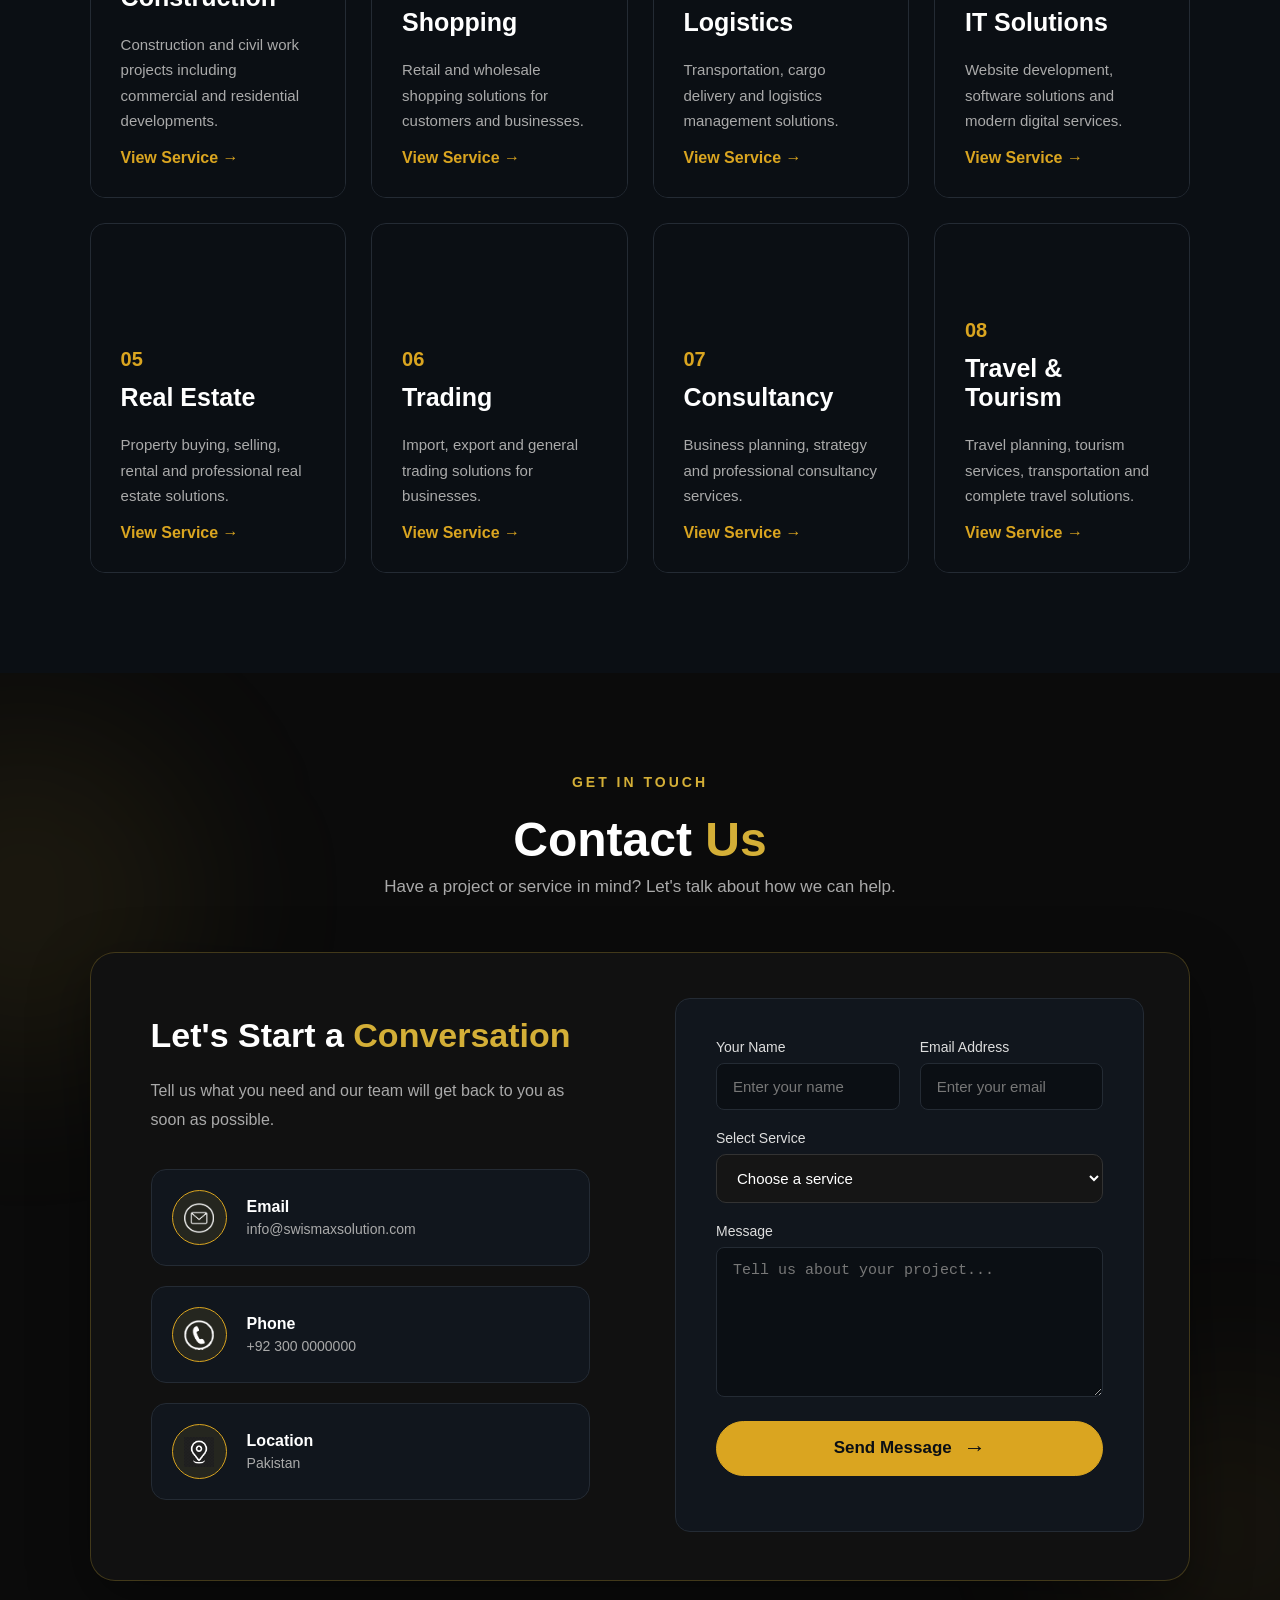
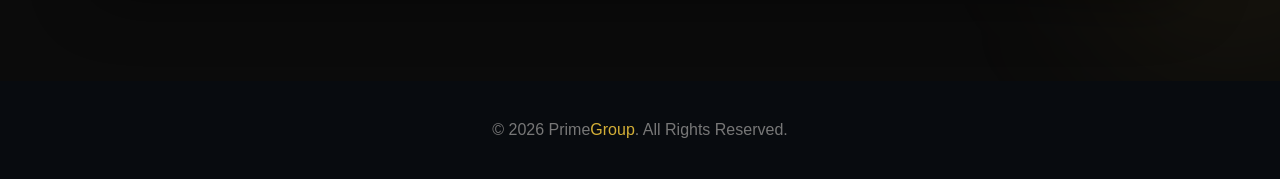
==== commit 635ec9f7: "update the project" ====
--- a/index.html
+++ b/index.html
@@ -25,19 +25,19 @@
             </li>
 
             <li>
-                <a href="#services">Services</a>
+                <a href="/Services.html">Services</a>
             </li>
 
             <li>
-                <a href="#about">About</a>
+                <a href="/About.html">About</a>
             </li>
 
             <li>
-                <a href="#projects">Projects</a>
+                <a href="/Project.html">Projects</a>
             </li>
 
             <li>
-                <a href="#contact">Contact</a>
+                <a href="/contact.html">Contact</a>
             </li>
 
         </ul>
@@ -169,7 +169,7 @@
                     civil works and professional contracting.
                 </p>
 
-                <a href="#contact" class="service-link">
+                <a href="/const.html" class="service-link">
                     Learn More →
                 </a>
 
@@ -193,7 +193,7 @@
                     and transportation solutions.
                 </p>
 
-                <a href="#contact" class="service-link">
+                <a href="/travil.html" class="service-link">
                     Learn More →
                 </a>
 
@@ -217,7 +217,7 @@
                     with quality products.
                 </p>
 
-                <a href="#contact" class="service-link">
+                <a href="/shop.html" class="service-link">
                     Learn More →
                 </a>
 
@@ -241,7 +241,7 @@
                     management solutions.
                 </p>
 
-                <a href="#contact" class="service-link">
+                <a href="/log.html" class="service-link">
                     Learn More →
                 </a>
 
@@ -265,7 +265,7 @@
                     digital business solutions.
                 </p>
 
-                <a href="#contact" class="service-link">
+                <a href="/it.html" class="service-link">
                     Learn More →
                 </a>
 
@@ -289,7 +289,7 @@
                     real estate consultancy.
                 </p>
 
-                <a href="#contact" class="service-link">
+                <a href="/Real.html" class="service-link">
                     Learn More →
                 </a>
 
@@ -313,7 +313,7 @@
                     services for businesses.
                 </p>
 
-                <a href="#contact" class="service-link">
+                <a href="/Trad.html" class="service-link">
                     Learn More →
                 </a>
 
@@ -337,7 +337,7 @@
                     consultancy services.
                 </p>
 
-                <a href="#contact" class="service-link">
+                <a href="/cons.html" class="service-link">
                     Learn More →
                 </a>
 
@@ -375,7 +375,9 @@
                 </p>
 
                 <p>
-                  We simplify the way people and businesses access essential services by bringing diverse solutions together in one place. From construction and travel to shopping, logistics, IT, real estate, and more, our focus is on quality, convenience, reliability, and customer satisfaction.
+                    We simplify the way people and businesses access essential services by bringing diverse solutions
+                    together in one place. From construction and travel to shopping, logistics, IT, real estate, and
+                    more, our focus is on quality, convenience, reliability, and customer satisfaction.
                 </p>
 
                 <a href="#contact" class="hero-btn">
@@ -417,56 +419,241 @@
 
                 <div class="project-overlay">
 
+                    <span class="project-number">
+                        01
+                    </span>
+
                     <h3>
-                        Construction Project
+                        Construction
                     </h3>
 
                     <p>
-                        Commercial Building
+                        Construction and civil work projects
+                        including commercial and residential
+                        developments.
                     </p>
 
-                </div>
-
-            </div>
-
+                    <a href="/Services.html">
+                        View Service →
+                    </a>
+
+                </div>
+
+            </div>
+
+
+
+
+
+
+
+
+
+
+            <!-- second card -->
+            <div class="project-card project-three">
+
+                <div class="project-overlay">
+
+                    <span class="project-number">
+                        02
+                    </span>
+
+                    <h3>
+                        Shopping
+                    </h3>
+
+                    <p>
+                        Retail and wholesale shopping solutions
+                        for customers and businesses.
+                    </p>
+
+                    <a href="/Services.html">
+                        View Service →
+                    </a>
+
+                </div>
+
+            </div>
+
+
+
+            <!-- third  -->
+            <div class="project-card project-four">
+
+                <div class="project-overlay">
+
+                    <span class="project-number">
+                        03
+                    </span>
+
+                    <h3>
+                        Logistics
+                    </h3>
+
+                    <p>
+                        Transportation, cargo delivery and
+                        logistics management solutions.
+                    </p>
+
+                    <a href="/Services.html">
+                        View Service →
+                    </a>
+
+                </div>
+
+            </div>
+
+
+            <!-- fourth -->
+
+
+            <div class="project-card project-five">
+
+                <div class="project-overlay">
+
+                    <span class="project-number">
+                        04
+                    </span>
+
+                    <h3>
+                        IT Solutions
+                    </h3>
+
+                    <p>
+                        Website development, software solutions
+                        and modern digital services.
+                    </p>
+
+                    <a href="/Services.html">
+                        View Service →
+                    </a>
+
+                </div>
+
+            </div>
+
+
+
+
+
+
+
+            <!-- PROJECT 06 -->
+
+            <div class="project-card project-six">
+
+                <div class="project-overlay">
+
+                    <span class="project-number">
+                        05
+                    </span>
+
+                    <h3>
+                        Real Estate
+                    </h3>
+
+                    <p>
+                        Property buying, selling, rental and
+                        professional real estate solutions.
+                    </p>
+
+                    <a href="/Services.html">
+                        View Service →
+                    </a>
+
+                </div>
+
+            </div>
+
+
+
+
+
+
+            <!-- PROJECT 07 -->
+
+            <div class="project-card project-seven">
+
+                <div class="project-overlay">
+
+                    <span class="project-number">
+                        06
+                    </span>
+
+                    <h3>
+                        Trading
+                    </h3>
+
+                    <p>
+                        Import, export and general trading
+                        solutions for businesses.
+                    </p>
+
+                    <a href="/Services.html">
+                        View Service →
+                    </a>
+
+                </div>
+
+            </div>
+
+
+
+
+            <!-- PROJECT 08 -->
+
+            <div class="project-card project-eight">
+
+                <div class="project-overlay">
+
+                    <span class="project-number">
+                        07
+                    </span>
+
+                    <h3>
+                        Consultancy
+                    </h3>
+
+                    <p>
+                        Business planning, strategy and
+                        professional consultancy services.
+                    </p>
+
+                    <a href="/Services.html">
+                        View Service →
+                    </a>
+
+                </div>
+
+            </div>
 
 
             <div class="project-card project-two">
 
                 <div class="project-overlay">
 
+                    <span class="project-number">
+                        08
+                    </span>
+
                     <h3>
-                        Travel Services
+                        Travel & Tourism
                     </h3>
 
                     <p>
-                        Tourism & Transportation
+                        Travel planning, tourism services,
+                        transportation and complete travel
+                        solutions.
                     </p>
 
-                </div>
-
-            </div>
-
-
-
-            <div class="project-card project-three">
-
-                <div class="project-overlay">
-
-                    <h3>
-                        Business Solutions
-                    </h3>
-
-                    <p>
-                        Corporate Services
-                    </p>
-
-                </div>
-
-            </div>
-
-
-        </div>
+                    <a href="/Services.html">
+                        View Service →
+                    </a>
+
+                </div>
+
+            </div>
 
     </section>
 
@@ -474,171 +661,156 @@
 
     <!-- ================= CONTACT ================= -->
 
-    ```html
-<section class="section contact" id="contact">
-
-    <div class="section-heading">
-
-        <small>GET IN TOUCH</small>
-
-        <h2>
-            Contact <span>Us</span>
-        </h2>
-
-        <p>
-            Have a project or service in mind? Let's talk about how we can help.
-        </p>
-
-    </div>
-
-
-    <div class="contact-container">
-
-        <!-- LEFT SIDE -->
-        <div class="contact-info">
-
-            <h3>
-                Let's Start a <span>Conversation</span>
-            </h3>
+    <section class="section contact" id="contact">
+
+        <div class="section-heading">
+
+            <small>GET IN TOUCH</small>
+
+            <h2>
+                Contact <span>Us</span>
+            </h2>
 
             <p>
-                Tell us what you need and our team will get back to you
-                as soon as possible.
+                Have a project or service in mind? Let's talk about how we can help.
             </p>
 
-            <div class="contact-item">
-
-                <div class="contact-icon">
-                     <img src="download.png" style="width: 30px;"/>
-                </div>
-
-                <div>
-                    <h4>Email</h4>
-                    <p>info@swismaxsolution.com</p>
-                </div>
-
-            </div>
-
-
-            <div class="contact-item">
-
-                <div class="contact-icon">
-                    <img src="download2.png" style="width: 30px;"/>
-                </div>
-
-                <div>
-                    <h4>Phone</h4>
-                    <p>+92 300 0000000</p>
-                </div>
-
-            </div>
-
-
-            <div class="contact-item">
-
-                <div class="contact-icon">
-                    <img src="map.png" style="width: 30px;"/>
-                </div>
-
-                <div>
-                    <h4>Location</h4>
-                    <p>Pakistan</p>
-                </div>
-
-            </div>
-
-        </div>
-
-
-        <!-- RIGHT SIDE FORM -->
-        <div class="contact-form">
-
-            <form onsubmit="sendMessage(event)">
-
-                <div class="form-row">
+        </div>
+
+
+        <div class="contact-container">
+
+            <!-- LEFT SIDE -->
+            <div class="contact-info">
+
+                <h3>
+                    Let's Start a <span>Conversation</span>
+                </h3>
+
+                <p>
+                    Tell us what you need and our team will get back to you
+                    as soon as possible.
+                </p>
+
+                <div class="contact-item">
+
+                    <div class="contact-icon">
+                        <img src="download.png" style="width: 30px;" />
+                    </div>
+
+                    <div>
+                        <h4>Email</h4>
+                        <p>info@swismaxsolution.com</p>
+                    </div>
+
+                </div>
+
+
+                <div class="contact-item">
+
+                    <div class="contact-icon">
+                        <img src="download2.png" style="width: 30px;" />
+                    </div>
+
+                    <div>
+                        <h4>Phone</h4>
+                        <p>+92 300 0000000</p>
+                    </div>
+
+                </div>
+
+
+                <div class="contact-item">
+
+                    <div class="contact-icon">
+                        <img src="map.png" style="width: 30px;" />
+                    </div>
+
+                    <div>
+                        <h4>Location</h4>
+                        <p>Pakistan</p>
+                    </div>
+
+                </div>
+
+            </div>
+
+
+            <!-- RIGHT SIDE FORM -->
+            <div class="contact-form">
+
+                <form onsubmit="sendMessage(event)">
+
+                    <div class="form-row">
+
+                        <div class="form-group">
+
+                            <label>Your Name</label>
+
+                            <input type="text" id="name" placeholder="Enter your name" required>
+
+                        </div>
+
+
+                        <div class="form-group">
+
+                            <label>Email Address</label>
+
+                            <input type="email" id="email" placeholder="Enter your email" required>
+
+                        </div>
+
+                    </div>
+
 
                     <div class="form-group">
 
-                        <label>Your Name</label>
-
-                        <input
-                            type="text"
-                            id="name"
-                            placeholder="Enter your name"
-                            required
-                        >
+                        <label>Select Service</label>
+
+                        <select id="service" required>
+
+                            <option value="">
+                                Choose a service
+                            </option>
+
+                            <option>Construction</option>
+                            <option>Travel & Tourism</option>
+                            <option>Shopping</option>
+                            <option>Logistics</option>
+                            <option>IT Solutions</option>
+                            <option>Real Estate</option>
+                            <option>Trading</option>
+                            <option>Consultancy</option>
+
+                        </select>
 
                     </div>
 
 
                     <div class="form-group">
 
-                        <label>Email Address</label>
-
-                        <input
-                            type="email"
-                            id="email"
-                            placeholder="Enter your email"
-                            required
-                        >
+                        <label>Message</label>
+
+                        <textarea id="userMessage" placeholder="Tell us about your project..." required></textarea>
 
                     </div>
 
-                </div>
-
-
-                <div class="form-group">
-
-                    <label>Select Service</label>
-
-                    <select id="service" required>
-
-                        <option value="">
-                            Choose a service
-                        </option>
-
-                        <option>Construction</option>
-                        <option>Travel & Tourism</option>
-                        <option>Shopping</option>
-                        <option>Logistics</option>
-                        <option>IT Solutions</option>
-                        <option>Real Estate</option>
-                        <option>Trading</option>
-                        <option>Consultancy</option>
-
-                    </select>
-
-                </div>
-
-
-                <div class="form-group">
-
-                    <label>Message</label>
-
-                    <textarea
-                        id="userMessage"
-                        placeholder="Tell us about your project..."
-                        required
-                    ></textarea>
-
-                </div>
-
-
-                <button type="submit" class="submit-btn">
-                    Send Message
-                    <span>→</span>
-                </button>
-
-
-                <p id="message"></p>
-
-            </form>
-
-        </div>
-
-    </div>
-
-</section>
+
+                    <button type="submit" class="submit-btn">
+                        Send Message
+                        <span>→</span>
+                    </button>
+
+
+                    <p id="message"></p>
+
+                </form>
+
+            </div>
+
+        </div>
+
+    </section>
 
 
 
@@ -655,16 +827,6 @@
     </footer>
 
 
-
-    <!-- ================= JAVASCRIPT ================= -->
-
-    <script>
-
-
-
-    </script>
-
-
 </body>
 
 </html>
--- a/style.css
+++ b/style.css
@@ -1,6 +1,3 @@
-
-
-
 * {
     margin: 0;
     padding: 0;
@@ -764,7 +761,7 @@
     color: #d4af37;
 }
 
-.contact-info > p {
+.contact-info>p {
     color: #aaa;
     line-height: 1.8;
     font-size: 16px;
@@ -1057,10 +1054,6 @@
 
 }
 
-
-
-
-```css
 /* =========================
    CONTACT SECTION
 ========================= */
@@ -1148,7 +1141,7 @@
     color: #d4af37;
 }
 
-.contact-info > p {
+.contact-info>p {
     color: #999;
     line-height: 1.8;
     margin-bottom: 35px;
@@ -1449,7 +1442,7 @@
     }
 
 
-    .contact-info > p {
+    .contact-info>p {
         font-size: 15px;
 
         line-height: 1.7;
@@ -1527,7 +1520,7 @@
     }
 
 
-    .contact-info > p {
+    .contact-info>p {
         font-size: 14px;
     }
 
@@ -1593,3 +1586,10167 @@
 
 }
 
+
+
+
+/* =========================================
+   SERVICES PAGE HERO
+========================================= */
+
+.services-hero {
+
+    min-height: 420px;
+
+    display: flex;
+
+    align-items: center;
+
+    justify-content: center;
+
+    text-align: center;
+
+    padding: 100px 20px;
+
+    background:
+        linear-gradient(90deg,
+            rgba(11, 15, 20, 0.98),
+            rgba(11, 15, 20, 0.75)),
+        url("https://images.unsplash.com/photo-1486406146926-c627a92ad1ab") center/cover;
+
+    background-size: cover;
+
+    background-position: center;
+
+}
+
+
+.services-hero-content {
+
+    max-width: 800px;
+
+}
+
+
+.services-hero small {
+
+    color: goldenrod;
+
+    font-size: 15px;
+
+    font-weight: 600;
+
+    letter-spacing: 3px;
+
+}
+
+
+.services-hero h1 {
+
+    color: white;
+
+    font-size: 65px;
+
+    margin: 15px 0;
+
+}
+
+
+.services-hero h1 span {
+
+    color: goldenrod;
+
+}
+
+
+.services-hero p {
+
+    color: #ddd;
+
+    font-size: 18px;
+
+    line-height: 1.7;
+
+}
+
+
+
+
+
+
+
+/* =========================================
+   SERVICES PAGE
+========================================= */
+
+.services-page {
+
+    background: #000000;
+
+    padding-top: 100px;
+
+    padding-bottom: 100px;
+
+}
+
+
+.services-page .section-heading {
+
+    text-align: center;
+
+    max-width: 750px;
+
+    margin: 0 auto 60px;
+
+}
+
+
+.services-page .section-heading small {
+
+    color: goldenrod;
+
+    letter-spacing: 3px;
+
+    font-weight: 600;
+
+}
+
+
+.services-page .section-heading h2 {
+
+    color: white;
+
+    font-size: 45px;
+
+    margin: 15px 0;
+
+}
+
+
+.services-page .section-heading h2 span {
+
+    color: goldenrod;
+
+}
+
+
+.services-page .section-heading p {
+
+    color: #aaa;
+
+    font-size: 17px;
+
+    line-height: 1.7;
+
+}
+
+
+
+/* =========================================
+   SERVICE CARDS
+========================================= */
+
+.services-page .service-grid {
+
+    max-width: 1200px;
+
+    margin: auto;
+
+    display: grid;
+
+    grid-template-columns:
+        repeat(4, 1fr);
+
+    gap: 25px;
+
+}
+
+
+.services-page .service-card {
+
+    padding: 35px 25px;
+
+    background: #11161d;
+
+    border: 1px solid #242b34;
+
+    border-radius: 15px;
+
+    transition: 0.4s;
+
+    position: relative;
+
+    overflow: hidden;
+
+}
+
+
+.services-page .service-card::before {
+
+    content: "";
+
+    position: absolute;
+
+    top: 0;
+
+    left: -100%;
+
+    width: 100%;
+
+    height: 3px;
+
+    background: goldenrod;
+
+    transition: 0.5s;
+
+}
+
+
+.services-page .service-card:hover::before {
+
+    left: 0;
+
+}
+
+
+.services-page .service-card:hover {
+
+    transform: translateY(-10px);
+
+    border-color: goldenrod;
+
+}
+
+
+.services-page .service-icon {
+
+    font-size: 45px;
+
+    margin-bottom: 20px;
+
+}
+
+
+.services-page .service-card h3 {
+
+    color: white;
+
+    font-size: 23px;
+
+    margin-bottom: 15px;
+
+}
+
+
+.services-page .service-card p {
+
+    color: #aaa;
+
+    line-height: 1.7;
+
+    font-size: 15px;
+
+    min-height: 105px;
+
+}
+
+
+.services-page .service-link {
+
+    display: inline-block;
+
+    margin-top: 15px;
+
+    color: goldenrod;
+
+    text-decoration: none;
+
+    font-weight: 600;
+
+    transition: 0.3s;
+
+}
+
+
+.services-page .service-link:hover {
+
+    color: white;
+
+    transform: translateX(5px);
+
+}
+
+
+
+/* =========================================
+   CTA
+========================================= */
+
+.services-cta {
+
+    padding: 100px 20px;
+
+    text-align: center;
+
+    background: #11161d;
+
+}
+
+
+.services-cta small {
+
+    color: goldenrod;
+
+    letter-spacing: 3px;
+
+    font-weight: 600;
+
+}
+
+
+.services-cta h2 {
+
+    color: white;
+
+    font-size: 45px;
+
+    margin: 15px 0;
+
+}
+
+
+.services-cta h2 span {
+
+    color: goldenrod;
+
+}
+
+
+.services-cta p {
+
+    color: #aaa;
+
+    max-width: 600px;
+
+    margin: 0 auto 30px;
+
+    line-height: 1.7;
+
+}
+
+
+
+/* =========================================
+   ACTIVE NAV LINK
+========================================= */
+
+.nav-links a.active {
+
+    color: goldenrod;
+
+}
+
+
+
+/* =========================================
+   RESPONSIVE
+========================================= */
+
+@media (max-width: 992px) {
+
+    .services-page .service-grid {
+
+        grid-template-columns:
+            repeat(2, 1fr);
+
+    }
+
+}
+
+
+@media (max-width: 600px) {
+
+    .services-hero {
+
+        min-height: 350px;
+
+        padding: 80px 20px;
+
+    }
+
+
+    .services-hero h1 {
+
+        font-size: 42px;
+
+    }
+
+
+    .services-hero p {
+
+        font-size: 16px;
+
+    }
+
+
+    .services-page {
+
+        padding-top: 70px;
+
+        padding-bottom: 70px;
+
+    }
+
+
+    .services-page .section-heading h2 {
+
+        font-size: 34px;
+
+    }
+
+
+    .services-page .service-grid {
+
+        grid-template-columns: 1fr;
+
+    }
+
+
+    .services-cta h2 {
+
+        font-size: 34px;
+
+    }
+
+}
+
+
+
+
+
+
+
+
+
+
+
+
+
+
+
+
+
+
+/* =========================================
+   ABOUT HERO
+========================================= */
+
+.about-hero {
+
+    min-height: 420px;
+
+    display: flex;
+
+    align-items: center;
+
+    justify-content: center;
+
+    text-align: center;
+
+    padding: 100px 20px;
+
+    background:
+        linear-gradient(90deg,
+            rgba(11, 15, 20, 0.98),
+            rgba(11, 15, 20, 0.75)),
+        url("https://images.unsplash.com/photo-1486406146926-c627a92ad1ab") center/cover;
+
+    background-size: cover;
+
+    background-position: center;
+
+}
+
+
+.about-hero-content {
+
+    max-width: 850px;
+
+}
+
+
+.about-hero small {
+
+    color: goldenrod;
+
+    font-size: 15px;
+
+    font-weight: 600;
+
+    letter-spacing: 3px;
+
+}
+
+
+.about-hero h1 {
+
+    color: white;
+
+    font-size: 60px;
+
+    margin: 15px 0;
+
+}
+
+
+.about-hero h1 span {
+
+    color: goldenrod;
+
+}
+
+
+.about-hero p {
+
+    color: #ddd;
+
+    font-size: 18px;
+
+    line-height: 1.7;
+
+}
+
+
+
+/* =========================================
+   ABOUT MAIN
+========================================= */
+
+.about-main {
+
+    background: #0b0f14;
+
+    padding: 100px 20px;
+
+}
+
+
+.about-main-container {
+
+    max-width: 1200px;
+
+    margin: auto;
+
+    display: grid;
+
+    grid-template-columns: 1fr 1fr;
+
+    gap: 70px;
+
+    align-items: center;
+
+}
+
+
+
+/* IMAGE */
+
+.about-main-image {
+
+    min-height: 500px;
+
+    display: flex;
+
+    align-items: center;
+
+    justify-content: center;
+
+    background:
+        linear-gradient(rgba(0, 0, 0, 0.25),
+            rgba(0, 0, 0, 0.25)),
+        url("about.jpg");
+
+    background-size: cover;
+
+    background-position: center;
+
+    border-radius: 15px;
+
+}
+
+
+.about-image-box {
+
+    padding: 20px 30px;
+
+    background: rgba(0, 0, 0, 0.65);
+
+    color: goldenrod;
+
+    font-size: 35px;
+
+    font-weight: 700;
+
+    letter-spacing: 5px;
+
+    border: 1px solid goldenrod;
+
+}
+
+
+
+/* CONTENT */
+
+.about-main-content small {
+
+    color: goldenrod;
+
+    font-weight: 600;
+
+    letter-spacing: 3px;
+
+}
+
+
+.about-main-content h2 {
+
+    color: white;
+
+    font-size: 45px;
+
+    margin: 15px 0 25px;
+
+}
+
+
+.about-main-content h2 span {
+
+    color: goldenrod;
+
+    display: block;
+
+}
+
+
+.about-main-content p {
+
+    color: #aaa;
+
+    font-size: 16px;
+
+    line-height: 1.8;
+
+    margin-bottom: 18px;
+
+}
+
+
+
+/* =========================================
+   MISSION
+========================================= */
+
+.mission-section {
+
+    background: #11161d;
+
+    padding: 100px 20px;
+
+}
+
+
+.mission-section .section-heading {
+
+    max-width: 750px;
+
+    margin: 0 auto 60px;
+
+    text-align: center;
+
+}
+
+
+.mission-section .section-heading small {
+
+    color: goldenrod;
+
+    letter-spacing: 3px;
+
+    font-weight: 600;
+
+}
+
+
+.mission-section .section-heading h2 {
+
+    color: white;
+
+    font-size: 45px;
+
+    margin: 15px 0;
+
+}
+
+
+.mission-section .section-heading h2 span {
+
+    color: goldenrod;
+
+}
+
+
+.mission-section .section-heading p {
+
+    color: #aaa;
+
+    line-height: 1.7;
+
+}
+
+
+.mission-grid {
+
+    max-width: 1000px;
+
+    margin: auto;
+
+    display: grid;
+
+    grid-template-columns: repeat(2, 1fr);
+
+    gap: 30px;
+
+}
+
+
+.mission-card {
+
+    padding: 45px 35px;
+
+    background: #0b0f14;
+
+    border: 1px solid #242b34;
+
+    border-radius: 15px;
+
+    transition: 0.4s;
+
+}
+
+
+.mission-card:hover {
+
+    transform: translateY(-8px);
+
+    border-color: goldenrod;
+
+}
+
+
+.mission-icon {
+
+    font-size: 45px;
+
+    margin-bottom: 20px;
+
+}
+
+
+.mission-card h3 {
+
+    color: white;
+
+    font-size: 25px;
+
+    margin-bottom: 15px;
+
+}
+
+
+.mission-card p {
+
+    color: #aaa;
+
+    line-height: 1.8;
+
+}
+
+
+
+/* =========================================
+   WHY CHOOSE US
+========================================= */
+
+.why-section {
+
+    background: #0b0f14;
+
+    padding: 100px 20px;
+
+}
+
+
+.why-section .section-heading {
+
+    text-align: center;
+
+    max-width: 700px;
+
+    margin: 0 auto 60px;
+
+}
+
+
+.why-section .section-heading small {
+
+    color: goldenrod;
+
+    letter-spacing: 3px;
+
+}
+
+
+.why-section .section-heading h2 {
+
+    color: white;
+
+    font-size: 45px;
+
+    margin: 15px 0;
+
+}
+
+
+.why-section .section-heading h2 span {
+
+    color: goldenrod;
+
+}
+
+
+.why-section .section-heading p {
+
+    color: #aaa;
+
+    line-height: 1.7;
+
+}
+
+
+.why-grid {
+
+    max-width: 1200px;
+
+    margin: auto;
+
+    display: grid;
+
+    grid-template-columns: repeat(4, 1fr);
+
+    gap: 25px;
+
+}
+
+
+.why-card {
+
+    padding: 35px 25px;
+
+    background: #11161d;
+
+    border: 1px solid #242b34;
+
+    border-radius: 15px;
+
+    transition: 0.4s;
+
+}
+
+
+.why-card:hover {
+
+    transform: translateY(-8px);
+
+    border-color: goldenrod;
+
+}
+
+
+.why-number {
+
+    color: goldenrod;
+
+    font-size: 20px;
+
+    font-weight: 700;
+
+    margin-bottom: 25px;
+
+}
+
+
+.why-card h3 {
+
+    color: white;
+
+    font-size: 21px;
+
+    margin-bottom: 15px;
+
+}
+
+
+.why-card p {
+
+    color: #aaa;
+
+    line-height: 1.7;
+
+    font-size: 15px;
+
+}
+
+
+
+/* =========================================
+   ABOUT STATS
+========================================= */
+
+.about-stats {
+
+    padding: 70px 20px;
+
+    background: #11161d;
+
+    display: grid;
+
+    grid-template-columns: repeat(4, 1fr);
+
+    gap: 20px;
+
+    text-align: center;
+
+}
+
+
+.about-stat h2 {
+
+    color: goldenrod;
+
+    font-size: 45px;
+
+    margin-bottom: 5px;
+
+}
+
+
+.about-stat p {
+
+    color: #aaa;
+
+    margin: 0;
+
+}
+
+
+
+/* =========================================
+   CTA
+========================================= */
+
+.about-cta {
+
+    padding: 100px 20px;
+
+    text-align: center;
+
+    background: #0b0f14;
+
+}
+
+
+.about-cta small {
+
+    color: goldenrod;
+
+    letter-spacing: 3px;
+
+    font-weight: 600;
+
+}
+
+
+.about-cta h2 {
+
+    color: white;
+
+    font-size: 45px;
+
+    margin: 15px 0;
+
+}
+
+
+.about-cta h2 span {
+
+    color: goldenrod;
+
+}
+
+
+.about-cta p {
+
+    color: #aaa;
+
+    max-width: 650px;
+
+    margin: 0 auto 30px;
+
+    line-height: 1.7;
+
+}
+
+
+
+/* =========================================
+   RESPONSIVE
+========================================= */
+
+@media (max-width: 992px) {
+
+    .about-main-container {
+
+        grid-template-columns: 1fr;
+
+    }
+
+
+    .why-grid {
+
+        grid-template-columns: repeat(2, 1fr);
+
+    }
+
+
+    .about-stats {
+
+        grid-template-columns: repeat(2, 1fr);
+
+    }
+
+}
+
+
+@media (max-width: 600px) {
+
+    .about-hero {
+
+        min-height: 350px;
+
+        padding: 80px 20px;
+
+    }
+
+
+    .about-hero h1 {
+
+        font-size: 40px;
+
+    }
+
+
+    .about-main {
+
+        padding: 70px 20px;
+
+    }
+
+
+    .about-main-image {
+
+        min-height: 350px;
+
+    }
+
+
+    .about-main-content h2 {
+
+        font-size: 35px;
+
+    }
+
+
+    .mission-section,
+    .why-section {
+
+        padding: 70px 20px;
+
+    }
+
+
+    .mission-grid {
+
+        grid-template-columns: 1fr;
+
+    }
+
+
+    .why-grid {
+
+        grid-template-columns: 1fr;
+
+    }
+
+
+    .about-stats {
+
+        grid-template-columns: 1fr 1fr;
+
+    }
+
+
+    .about-stat h2 {
+
+        font-size: 35px;
+
+    }
+
+
+    .about-cta h2 {
+
+        font-size: 35px;
+
+    }
+
+}
+
+
+
+
+
+
+
+
+
+
+
+
+
+
+
+/* =========================================
+   PROJECT HERO
+========================================= */
+
+.project-hero {
+
+    min-height: 420px;
+
+    display: flex;
+
+    align-items: center;
+
+    justify-content: center;
+
+    text-align: center;
+
+    padding: 100px 20px;
+
+    background:
+        linear-gradient(
+            90deg,
+            rgba(11, 15, 20, 0.98),
+            rgba(11, 15, 20, 0.75)
+        ),
+        url("https://images.unsplash.com/photo-1486406146926-c627a92ad1ab")
+        center/cover;
+
+    background-size: cover;
+
+    background-position: center;
+}
+
+
+.project-hero-content {
+
+    max-width: 850px;
+
+}
+
+
+/* SMALL HEADING */
+
+.project-hero small {
+
+    color: goldenrod;
+
+    font-size: 15px;
+
+    font-weight: 600;
+
+    letter-spacing: 3px;
+
+}
+
+
+/* MAIN HEADING */
+
+.project-hero h1 {
+
+    color: white;
+
+    font-size: 60px;
+
+    margin: 15px 0;
+
+}
+
+
+/* GOLD TEXT */
+
+.project-hero h1 span {
+
+    color: goldenrod;
+
+}
+
+
+/* HERO PARAGRAPH */
+
+.project-hero p {
+
+    color: #ddd;
+
+    font-size: 18px;
+
+    line-height: 1.7;
+
+}
+
+
+
+/* =========================================
+   PROJECT MAIN
+========================================= */
+
+.projects-page {
+
+    background: #0b0f14;
+
+    padding: 100px 20px;
+
+}
+
+
+/* =========================================
+   SECTION HEADING
+========================================= */
+
+.projects-page .section-heading {
+
+    max-width: 750px;
+
+    margin: 0 auto 60px;
+
+    text-align: center;
+
+}
+
+
+/* SMALL TEXT */
+
+.projects-page .section-heading small {
+
+    color: goldenrod;
+
+    letter-spacing: 3px;
+
+    font-weight: 600;
+
+}
+
+
+/* HEADING */
+
+.projects-page .section-heading h2 {
+
+    color: white;
+
+    font-size: 45px;
+
+    margin: 15px 0;
+
+}
+
+
+/* GOLD SPAN */
+
+.projects-page .section-heading h2 span {
+
+    color: goldenrod;
+
+}
+
+
+/* PARAGRAPH */
+
+.projects-page .section-heading p {
+
+    color: #aaa;
+
+    line-height: 1.7;
+
+}
+
+
+
+/* =========================================
+   PROJECT GRID
+========================================= */
+
+.project-grid {
+
+    max-width: 1200px;
+
+    margin: auto;
+
+    display: grid;
+
+    grid-template-columns: repeat(4, 1fr);
+
+    gap: 25px;
+
+}
+
+
+
+/* =========================================
+   PROJECT CARD
+========================================= */
+
+.project-card {
+
+    min-height: 350px;
+
+    position: relative;
+
+    overflow: hidden;
+
+    border-radius: 15px;
+
+    border: 1px solid #242b34;
+
+    background-size: cover;
+
+    background-position: center;
+
+    transition: 0.4s;
+
+}
+
+
+/* =========================================
+   PROJECT IMAGES
+========================================= */
+
+.project-one {
+
+    background-image: url("picture/construction.jpg");
+
+}
+
+.project-two {
+
+    background-image: url("picture/travel.jpg");
+
+}
+
+.project-three {
+
+    background-image: url("picture/shopping.jpg");
+
+}
+
+.project-four {
+
+    background-image: url("picture/logistics.jpg");
+
+}
+
+.project-five {
+
+    background-image: url("picture/technology.jpg");
+
+}
+
+.project-six {
+
+    background-image: url("picture/real-estate.jpg");
+
+}
+
+.project-seven {
+
+    background-image: url("picture/trading.jpg");
+
+}
+
+.project-eight {
+
+    background-image: url("picture/consultancy.jpg");
+
+}
+
+
+
+/* =========================================
+   PROJECT OVERLAY
+========================================= */
+
+.project-overlay {
+
+    position: absolute;
+
+    inset: 0;
+
+    padding: 30px;
+
+    display: flex;
+
+    flex-direction: column;
+
+    justify-content: flex-end;
+
+    background:
+        linear-gradient(
+            to top,
+            rgba(11, 15, 20, 0.98),
+            rgba(11, 15, 20, 0.25)
+        );
+
+    transition: 0.4s;
+
+}
+
+
+/* HOVER */
+
+.project-card:hover {
+
+    transform: translateY(-8px);
+
+    border-color: goldenrod;
+
+}
+
+
+.project-card:hover .project-overlay {
+
+    background:
+        linear-gradient(
+            to top,
+            rgba(11, 15, 20, 0.98),
+            rgba(11, 15, 20, 0.45)
+        );
+
+}
+
+
+
+/* =========================================
+   PROJECT NUMBER
+========================================= */
+
+.project-number {
+
+    color: goldenrod;
+
+    font-size: 20px;
+
+    font-weight: 700;
+
+    margin-bottom: 12px;
+
+}
+
+
+/* =========================================
+   PROJECT CARD HEADING
+========================================= */
+
+.project-overlay h3 {
+
+    color: white;
+
+    font-size: 25px;
+
+    margin-bottom: 12px;
+
+}
+
+
+/* =========================================
+   PROJECT CARD PARAGRAPH
+========================================= */
+
+.project-overlay p {
+
+    color: #aaa;
+
+    line-height: 1.7;
+
+    font-size: 15px;
+
+    margin-bottom: 15px;
+
+}
+
+
+/* =========================================
+   PROJECT LINK
+========================================= */
+
+.project-overlay a {
+
+    color: goldenrod;
+
+    text-decoration: none;
+
+    font-weight: 600;
+
+    transition: 0.3s;
+
+}
+
+
+.project-overlay a:hover {
+
+    color: white;
+
+}
+
+
+
+/* =========================================
+   PROJECT CTA
+========================================= */
+
+.project-cta {
+
+    padding: 100px 20px;
+
+    text-align: center;
+
+    background: #0b0f14;
+
+}
+
+
+.project-cta small {
+
+    color: goldenrod;
+
+    letter-spacing: 3px;
+
+    font-weight: 600;
+
+}
+
+
+.project-cta h2 {
+
+    color: white;
+
+    font-size: 45px;
+
+    margin: 15px 0;
+
+}
+
+
+.project-cta h2 span {
+
+    color: goldenrod;
+
+}
+
+
+.project-cta p {
+
+    color: #aaa;
+
+    max-width: 650px;
+
+    margin: 0 auto 30px;
+
+    line-height: 1.7;
+
+}
+
+
+
+/* =========================================
+   CTA BUTTON
+========================================= */
+
+.project-cta .hero-btn {
+
+    display: inline-flex;
+
+    align-items: center;
+
+    justify-content: center;
+
+    color: white;
+
+    text-decoration: none;
+
+    border: 1px solid goldenrod;
+
+    padding: 13px 30px;
+
+    border-radius: 30px;
+
+    transition: 0.3s;
+
+}
+
+
+.project-cta .hero-btn:hover {
+
+    background: goldenrod;
+
+    color: #0b0f14;
+
+}
+
+
+
+/* =========================================
+   RESPONSIVE
+========================================= */
+
+@media (max-width: 992px) {
+
+    .project-grid {
+
+        grid-template-columns: repeat(2, 1fr);
+
+    }
+
+}
+
+
+@media (max-width: 600px) {
+
+    .project-hero {
+
+        min-height: 350px;
+
+        padding: 80px 20px;
+
+    }
+
+
+    .project-hero h1 {
+
+        font-size: 40px;
+
+    }
+
+
+    .projects-page {
+
+        padding: 70px 20px;
+
+    }
+
+
+    .projects-page .section-heading h2 {
+
+        font-size: 35px;
+
+    }
+
+
+    .project-grid {
+
+        grid-template-columns: 1fr;
+
+    }
+
+
+    .project-card {
+
+        min-height: 350px;
+
+    }
+
+
+    .project-cta {
+
+        padding: 70px 20px;
+
+    }
+
+
+    .project-cta h2 {
+
+        font-size: 35px;
+
+    }
+
+}
+
+
+
+
+
+
+
+
+
+
+
+
+
+
+
+
+
+
+
+
+
+
+
+/* =========================================
+   CONTACT HERO
+========================================= */
+
+.contact-hero {
+
+    min-height: 420px;
+
+    display: flex;
+
+    align-items: center;
+
+    justify-content: center;
+
+    text-align: center;
+
+    padding: 100px 20px;
+
+    background:
+        linear-gradient(
+            90deg,
+            rgba(11, 15, 20, 0.98),
+            rgba(11, 15, 20, 0.75)
+        ),
+        url("https://images.unsplash.com/photo-1497366754035-f200968a6e72")
+        center/cover;
+
+    background-size: cover;
+
+    background-position: center;
+
+}
+
+
+.contact-hero-content {
+
+    max-width: 850px;
+
+}
+
+
+.contact-hero small {
+
+    color: goldenrod;
+
+    font-size: 15px;
+
+    font-weight: 600;
+
+    letter-spacing: 3px;
+
+}
+
+
+.contact-hero h1 {
+
+    color: white;
+
+    font-size: 60px;
+
+    margin: 15px 0;
+
+}
+
+
+.contact-hero h1 span {
+
+    color: goldenrod;
+
+}
+
+
+.contact-hero p {
+
+    color: #ddd;
+
+    font-size: 18px;
+
+    line-height: 1.7;
+
+}
+
+
+
+/* =========================================
+   CONTACT MAIN
+========================================= */
+
+.contact-main {
+
+    background: #0b0f14;
+
+    padding: 100px 20px;
+
+}
+
+
+.contact-container {
+
+    max-width: 1200px;
+
+    margin: auto;
+
+    display: grid;
+
+    grid-template-columns: 1fr 1fr;
+
+    gap: 70px;
+
+    align-items: start;
+
+}
+
+
+
+/* =========================================
+   CONTACT INFORMATION
+========================================= */
+
+.contact-info small {
+
+    color: goldenrod;
+
+    font-weight: 600;
+
+    letter-spacing: 3px;
+
+}
+
+
+.contact-info h2 {
+
+    color: white;
+
+    font-size: 45px;
+
+    margin: 15px 0 25px;
+
+}
+
+
+.contact-info h2 span {
+
+    color: goldenrod;
+
+    display: block;
+
+}
+
+
+.contact-info > p {
+
+    color: #aaa;
+
+    font-size: 16px;
+
+    line-height: 1.8;
+
+    margin-bottom: 35px;
+
+    max-width: 500px;
+
+}
+
+
+
+/* =========================================
+   CONTACT ITEM
+========================================= */
+
+.contact-item {
+
+    display: flex;
+
+    align-items: center;
+
+    gap: 20px;
+
+    padding: 20px;
+
+    margin-bottom: 20px;
+
+    background: #11161d;
+
+    border: 1px solid #242b34;
+
+    border-radius: 15px;
+
+    transition: 0.4s;
+
+}
+
+
+.contact-item:hover {
+
+    transform: translateX(8px);
+
+    border-color: goldenrod;
+
+}
+
+
+.contact-icon {
+
+    width: 55px;
+
+    height: 55px;
+
+    display: flex;
+
+    align-items: center;
+
+    justify-content: center;
+
+    border: 1px solid goldenrod;
+
+    border-radius: 50%;
+
+    color: goldenrod;
+
+    font-size: 24px;
+
+}
+
+
+.contact-item h3 {
+
+    color: white;
+
+    margin: 0 0 5px;
+
+    font-size: 20px;
+
+}
+
+
+.contact-item p {
+
+    color: #aaa;
+
+    margin: 0;
+
+}
+
+
+
+/* =========================================
+   CONTACT FORM
+========================================= */
+
+.contact-form {
+
+    background: #11161d;
+
+    border: 1px solid #242b34;
+
+    border-radius: 15px;
+
+    padding: 40px;
+
+}
+
+
+.contact-form h2 {
+
+    color: white;
+
+    font-size: 32px;
+
+    margin-bottom: 30px;
+
+}
+
+
+.contact-form h2 span {
+
+    color: goldenrod;
+
+}
+
+
+.form-group {
+
+    margin-bottom: 20px;
+
+}
+
+
+.form-group label {
+
+    display: block;
+
+    color: #ddd;
+
+    margin-bottom: 8px;
+
+    font-weight: 500;
+
+}
+
+
+.form-group input,
+.form-group textarea {
+
+    width: 100%;
+
+    padding: 14px 16px;
+
+    background: #0b0f14;
+
+    color: white;
+
+    border: 1px solid #242b34;
+
+    border-radius: 8px;
+
+    outline: none;
+
+    font-size: 15px;
+
+    transition: 0.3s;
+
+}
+
+
+.form-group input:focus,
+.form-group textarea:focus {
+
+    border-color: goldenrod;
+
+}
+
+
+.form-group input::placeholder,
+.form-group textarea::placeholder {
+
+    color: #777;
+
+}
+
+
+.form-group textarea {
+
+    resize: vertical;
+
+}
+
+
+
+/* =========================================
+   SEND BUTTON
+========================================= */
+
+.contact-form button {
+
+    width: 100%;
+
+    padding: 15px;
+
+    border: 1px solid goldenrod;
+
+    border-radius: 30px;
+
+    background: goldenrod;
+
+    color: #0b0f14;
+
+    font-size: 17px;
+
+    font-weight: 600;
+
+    cursor: pointer;
+
+    transition: 0.3s;
+
+}
+
+
+.contact-form button:hover {
+
+    background: transparent;
+
+    color: goldenrod;
+
+}
+
+
+
+/* =========================================
+   CONTACT CTA
+========================================= */
+
+.contact-cta {
+
+    padding: 100px 20px;
+
+    text-align: center;
+
+    background: #11161d;
+
+}
+
+
+.contact-cta small {
+
+    color: goldenrod;
+
+    letter-spacing: 3px;
+
+    font-weight: 600;
+
+}
+
+
+.contact-cta h2 {
+
+    color: white;
+
+    font-size: 45px;
+
+    margin: 15px 0;
+
+}
+
+
+.contact-cta h2 span {
+
+    color: goldenrod;
+
+}
+
+
+.contact-cta p {
+
+    color: #aaa;
+
+    max-width: 650px;
+
+    margin: 0 auto 30px;
+
+    line-height: 1.7;
+
+}
+
+
+.contact-cta a {
+
+    display: inline-block;
+
+    padding: 13px 30px;
+
+    border: 1px solid goldenrod;
+
+    border-radius: 30px;
+
+    color: white;
+
+    text-decoration: none;
+
+    transition: 0.3s;
+
+}
+
+
+.contact-cta a:hover {
+
+    background: goldenrod;
+
+    color: #0b0f14;
+
+}
+
+
+
+/* =========================================
+   RESPONSIVE
+========================================= */
+
+@media (max-width: 992px) {
+
+    .contact-container {
+
+        grid-template-columns: 1fr;
+
+    }
+
+}
+
+
+@media (max-width: 600px) {
+
+    .contact-hero {
+
+        min-height: 350px;
+
+        padding: 80px 20px;
+
+    }
+
+
+    .contact-hero h1 {
+
+        font-size: 40px;
+
+    }
+
+
+    .contact-main {
+
+        padding: 70px 20px;
+
+    }
+
+
+    .contact-info h2 {
+
+        font-size: 35px;
+
+    }
+
+
+    .contact-form {
+
+        padding: 25px 20px;
+
+    }
+
+
+    .contact-form h2 {
+
+        font-size: 28px;
+
+    }
+
+
+    .contact-cta {
+
+        padding: 70px 20px;
+
+    }
+
+
+    .contact-cta h2 {
+
+        font-size: 35px;
+
+    }
+
+}
+
+
+
+
+
+/* constration deatil page */
+
+
+/* =========================================
+   CONSTRUCTION HERO
+========================================= */
+
+.construction-hero {
+
+    min-height: 550px;
+
+    display: flex;
+
+    align-items: center;
+
+    padding: 100px 20px;
+
+    background:
+        linear-gradient(
+            90deg,
+            rgba(11, 15, 20, 0.98),
+            rgba(11, 15, 20, 0.60)
+        ),
+        url("https://images.unsplash.com/photo-1503387762-592deb58ef4e")
+        center/cover;
+
+    background-size: cover;
+
+    background-position: center;
+
+}
+
+
+.construction-hero-content {
+
+    max-width: 850px;
+
+    margin: auto;
+
+    text-align: center;
+
+}
+
+
+.construction-hero small {
+
+    color: goldenrod;
+
+    font-size: 15px;
+
+    font-weight: 600;
+
+    letter-spacing: 3px;
+
+}
+
+
+.construction-hero h1 {
+
+    color: white;
+
+    font-size: 60px;
+
+    margin: 15px 0;
+
+}
+
+
+.construction-hero h1 span {
+
+    color: goldenrod;
+
+    display: block;
+
+}
+
+
+.construction-hero p {
+
+    color: #ddd;
+
+    font-size: 18px;
+
+    line-height: 1.7;
+
+    max-width: 700px;
+
+    margin: 0 auto 30px;
+
+}
+
+
+.construction-btn {
+
+    display: inline-block;
+
+    padding: 14px 30px;
+
+    border: 1px solid goldenrod;
+
+    border-radius: 30px;
+
+    color: white;
+
+    text-decoration: none;
+
+    transition: 0.3s;
+
+}
+
+
+.construction-btn:hover {
+
+    background: goldenrod;
+
+    color: #0b0f14;
+
+}
+
+
+
+/* =========================================
+   INTRO
+========================================= */
+
+.construction-intro {
+
+    background: #0b0f14;
+
+    padding: 100px 20px;
+
+}
+
+
+.construction-intro-container {
+
+    max-width: 1200px;
+
+    margin: auto;
+
+    display: grid;
+
+    grid-template-columns: 1fr 1fr;
+
+    gap: 70px;
+
+    align-items: center;
+
+}
+
+
+.construction-intro-image {
+
+    min-height: 500px;
+
+    display: flex;
+
+    align-items: center;
+
+    justify-content: center;
+
+    border-radius: 15px;
+
+    background:
+        linear-gradient(
+            rgba(0, 0, 0, 0.30),
+            rgba(0, 0, 0, 0.30)
+        ),
+        url("https://images.unsplash.com/photo-1541888946425-d81bb19240f5")
+        center/cover;
+
+}
+
+
+.construction-image-box {
+
+    padding: 20px 30px;
+
+    background: rgba(0, 0, 0, 0.65);
+
+    color: goldenrod;
+
+    font-size: 30px;
+
+    font-weight: 700;
+
+    letter-spacing: 5px;
+
+    border: 1px solid goldenrod;
+
+}
+
+
+.construction-intro-content small {
+
+    color: goldenrod;
+
+    font-weight: 600;
+
+    letter-spacing: 3px;
+
+}
+
+
+.construction-intro-content h2 {
+
+    color: white;
+
+    font-size: 45px;
+
+    margin: 15px 0 25px;
+
+}
+
+
+.construction-intro-content h2 span {
+
+    color: goldenrod;
+
+    display: block;
+
+}
+
+
+.construction-intro-content p {
+
+    color: #aaa;
+
+    font-size: 16px;
+
+    line-height: 1.8;
+
+    margin-bottom: 18px;
+
+}
+
+
+.construction-link {
+
+    display: inline-block;
+
+    margin-top: 15px;
+
+    color: goldenrod;
+
+    text-decoration: none;
+
+    font-weight: 600;
+
+}
+
+
+
+/* =========================================
+   SERVICES
+========================================= */
+
+.construction-services {
+
+    background: #11161d;
+
+    padding: 100px 20px;
+
+}
+
+
+.construction-section-heading {
+
+    max-width: 750px;
+
+    margin: 0 auto 60px;
+
+    text-align: center;
+
+}
+
+
+.construction-section-heading small {
+
+    color: goldenrod;
+
+    letter-spacing: 3px;
+
+    font-weight: 600;
+
+}
+
+
+.construction-section-heading h2 {
+
+    color: white;
+
+    font-size: 45px;
+
+    margin: 15px 0;
+
+}
+
+
+.construction-section-heading h2 span {
+
+    color: goldenrod;
+
+}
+
+
+.construction-section-heading p {
+
+    color: #aaa;
+
+    line-height: 1.7;
+
+}
+
+
+.construction-service-grid {
+
+    max-width: 1200px;
+
+    margin: auto;
+
+    display: grid;
+
+    grid-template-columns: repeat(3, 1fr);
+
+    gap: 25px;
+
+}
+
+
+.construction-service-card {
+
+    padding: 35px 30px;
+
+    background: #0b0f14;
+
+    border: 1px solid #242b34;
+
+    border-radius: 15px;
+
+    transition: 0.4s;
+
+}
+
+
+.construction-service-card:hover {
+
+    transform: translateY(-8px);
+
+    border-color: goldenrod;
+
+}
+
+
+.construction-number {
+
+    color: goldenrod;
+
+    font-size: 20px;
+
+    font-weight: 700;
+
+}
+
+
+.construction-service-card h3 {
+
+    color: white;
+
+    font-size: 23px;
+
+    margin: 20px 0 15px;
+
+}
+
+
+.construction-service-card p {
+
+    color: #aaa;
+
+    line-height: 1.7;
+
+}
+
+
+
+/* =========================================
+   PROCESS
+========================================= */
+
+.construction-process {
+
+    background: #0b0f14;
+
+    padding: 100px 20px;
+
+}
+
+
+.construction-process-grid {
+
+    max-width: 1100px;
+
+    margin: auto;
+
+    display: grid;
+
+    grid-template-columns: repeat(4, 1fr);
+
+    gap: 25px;
+
+}
+
+
+.process-card {
+
+    padding: 35px 25px;
+
+    background: #11161d;
+
+    border: 1px solid #242b34;
+
+    border-radius: 15px;
+
+    transition: 0.4s;
+
+}
+
+
+.process-card:hover {
+
+    transform: translateY(-8px);
+
+    border-color: goldenrod;
+
+}
+
+
+.process-card span {
+
+    color: goldenrod;
+
+    font-size: 20px;
+
+    font-weight: 700;
+
+}
+
+
+.process-card h3 {
+
+    color: white;
+
+    font-size: 22px;
+
+    margin: 20px 0 12px;
+
+}
+
+
+.process-card p {
+
+    color: #aaa;
+
+    line-height: 1.7;
+
+}
+
+
+
+/* =========================================
+   WHY US
+========================================= */
+
+.construction-why {
+
+    background: #11161d;
+
+    padding: 100px 20px;
+
+}
+
+
+.construction-why-container {
+
+    max-width: 1100px;
+
+    margin: auto;
+
+    display: grid;
+
+    grid-template-columns: 1fr 1fr;
+
+    gap: 70px;
+
+    align-items: center;
+
+}
+
+
+.construction-why-container small {
+
+    color: goldenrod;
+
+    letter-spacing: 3px;
+
+    font-weight: 600;
+
+}
+
+
+.construction-why-container h2 {
+
+    color: white;
+
+    font-size: 45px;
+
+    margin: 15px 0;
+
+}
+
+
+.construction-why-container h2 span {
+
+    color: goldenrod;
+
+    display: block;
+
+}
+
+
+.construction-why-container > div > p {
+
+    color: #aaa;
+
+    line-height: 1.8;
+
+}
+
+
+.construction-features {
+
+    display: grid;
+
+    grid-template-columns: 1fr 1fr;
+
+    gap: 20px;
+
+}
+
+
+.construction-features > div {
+
+    padding: 25px;
+
+    background: #0b0f14;
+
+    border: 1px solid #242b34;
+
+    border-radius: 12px;
+
+}
+
+
+.construction-features strong {
+
+    color: white;
+
+    font-size: 20px;
+
+}
+
+
+.construction-features p {
+
+    color: #aaa;
+
+    font-size: 14px;
+
+    line-height: 1.6;
+
+}
+
+
+
+/* =========================================
+   CTA
+========================================= */
+
+.construction-cta {
+
+    padding: 100px 20px;
+
+    text-align: center;
+
+    background: #0b0f14;
+
+}
+
+
+.construction-cta small {
+
+    color: goldenrod;
+
+    letter-spacing: 3px;
+
+    font-weight: 600;
+
+}
+
+
+.construction-cta h2 {
+
+    color: white;
+
+    font-size: 45px;
+
+    margin: 15px 0;
+
+}
+
+
+.construction-cta h2 span {
+
+    color: goldenrod;
+
+}
+
+
+.construction-cta p {
+
+    color: #aaa;
+
+    max-width: 650px;
+
+    margin: 0 auto 30px;
+
+    line-height: 1.7;
+
+}
+
+
+.construction-cta a {
+
+    display: inline-block;
+
+    padding: 14px 30px;
+
+    border: 1px solid goldenrod;
+
+    border-radius: 30px;
+
+    color: white;
+
+    text-decoration: none;
+
+    transition: 0.3s;
+
+}
+
+
+.construction-cta a:hover {
+
+    background: goldenrod;
+
+    color: #0b0f14;
+
+}
+
+
+
+/* =========================================
+   RESPONSIVE
+========================================= */
+
+@media (max-width: 992px) {
+
+    .construction-intro-container {
+
+        grid-template-columns: 1fr;
+
+    }
+
+
+    .construction-service-grid {
+
+        grid-template-columns: repeat(2, 1fr);
+
+    }
+
+
+    .construction-process-grid {
+
+        grid-template-columns: repeat(2, 1fr);
+
+    }
+
+
+    .construction-why-container {
+
+        grid-template-columns: 1fr;
+
+    }
+
+}
+
+
+@media (max-width: 600px) {
+
+    .construction-hero {
+
+        min-height: 450px;
+
+        padding: 80px 20px;
+
+    }
+
+
+    .construction-hero h1 {
+
+        font-size: 40px;
+
+    }
+
+
+    .construction-intro {
+
+        padding: 70px 20px;
+
+    }
+
+
+    .construction-intro-image {
+
+        min-height: 350px;
+
+    }
+
+
+    .construction-intro-content h2 {
+
+        font-size: 35px;
+
+    }
+
+
+    .construction-services,
+    .construction-process,
+    .construction-why {
+
+        padding: 70px 20px;
+
+    }
+
+
+    .construction-section-heading h2 {
+
+        font-size: 35px;
+
+    }
+
+
+    .construction-service-grid {
+
+        grid-template-columns: 1fr;
+
+    }
+
+
+    .construction-process-grid {
+
+        grid-template-columns: 1fr;
+
+    }
+
+
+    .construction-features {
+
+        grid-template-columns: 1fr;
+
+    }
+
+
+    .construction-cta {
+
+        padding: 70px 20px;
+
+    }
+
+
+    .construction-cta h2 {
+
+        font-size: 35px;
+
+    }
+
+}
+
+
+
+
+
+
+
+
+
+
+
+
+
+
+/* =========================================
+   TRAVEL HERO
+========================================= */
+
+.travel-hero {
+
+    min-height: 550px;
+
+    display: flex;
+
+    align-items: center;
+
+    padding: 100px 20px;
+
+    background:
+        linear-gradient(
+            90deg,
+            rgba(11, 15, 20, 0.98),
+            rgba(11, 15, 20, 0.55)
+        ),
+        url("https://images.unsplash.com/photo-1500534623283-312aade485b7")
+        center/cover;
+
+    background-size: cover;
+
+    background-position: center;
+
+}
+
+
+.travel-hero-content {
+
+    max-width: 850px;
+
+    margin: auto;
+
+    text-align: center;
+
+}
+
+
+.travel-hero small {
+
+    color: goldenrod;
+
+    font-size: 15px;
+
+    font-weight: 600;
+
+    letter-spacing: 3px;
+
+}
+
+
+.travel-hero h1 {
+
+    color: white;
+
+    font-size: 60px;
+
+    margin: 15px 0;
+
+}
+
+
+.travel-hero h1 span {
+
+    color: goldenrod;
+
+    display: block;
+
+}
+
+
+.travel-hero p {
+
+    color: #ddd;
+
+    font-size: 18px;
+
+    line-height: 1.7;
+
+    max-width: 700px;
+
+    margin: 0 auto 30px;
+
+}
+
+
+.travel-btn {
+
+    display: inline-block;
+
+    padding: 14px 30px;
+
+    border: 1px solid goldenrod;
+
+    border-radius: 30px;
+
+    color: white;
+
+    text-decoration: none;
+
+    transition: 0.3s;
+
+}
+
+
+.travel-btn:hover {
+
+    background: goldenrod;
+
+    color: #0b0f14;
+
+}
+
+
+
+/* =========================================
+   TRAVEL INTRO
+========================================= */
+
+.travel-intro {
+
+    background: #0b0f14;
+
+    padding: 100px 20px;
+
+}
+
+
+.travel-intro-container {
+
+    max-width: 1200px;
+
+    margin: auto;
+
+    display: grid;
+
+    grid-template-columns: 1fr 1fr;
+
+    gap: 70px;
+
+    align-items: center;
+
+}
+
+
+.travel-intro-image {
+
+    min-height: 500px;
+
+    display: flex;
+
+    align-items: center;
+
+    justify-content: center;
+
+    border-radius: 15px;
+
+    background:
+        linear-gradient(
+            rgba(0, 0, 0, 0.30),
+            rgba(0, 0, 0, 0.30)
+        ),
+        url("https://images.unsplash.com/photo-1469474968028-56623f02e42e")
+        center/cover;
+
+}
+
+
+.travel-image-box {
+
+    padding: 20px 30px;
+
+    background: rgba(0, 0, 0, 0.65);
+
+    color: goldenrod;
+
+    font-size: 30px;
+
+    font-weight: 700;
+
+    letter-spacing: 5px;
+
+    border: 1px solid goldenrod;
+
+}
+
+
+.travel-intro-content small {
+
+    color: goldenrod;
+
+    font-weight: 600;
+
+    letter-spacing: 3px;
+
+}
+
+
+.travel-intro-content h2 {
+
+    color: white;
+
+    font-size: 45px;
+
+    margin: 15px 0 25px;
+
+}
+
+
+.travel-intro-content h2 span {
+
+    color: goldenrod;
+
+    display: block;
+
+}
+
+
+.travel-intro-content p {
+
+    color: #aaa;
+
+    font-size: 16px;
+
+    line-height: 1.8;
+
+    margin-bottom: 18px;
+
+}
+
+
+.travel-link {
+
+    display: inline-block;
+
+    margin-top: 15px;
+
+    color: goldenrod;
+
+    text-decoration: none;
+
+    font-weight: 600;
+
+}
+
+
+
+/* =========================================
+   TRAVEL SERVICES
+========================================= */
+
+.travel-services {
+
+    background: #11161d;
+
+    padding: 100px 20px;
+
+}
+
+
+.travel-section-heading {
+
+    max-width: 750px;
+
+    margin: 0 auto 60px;
+
+    text-align: center;
+
+}
+
+
+.travel-section-heading small {
+
+    color: goldenrod;
+
+    letter-spacing: 3px;
+
+    font-weight: 600;
+
+}
+
+
+.travel-section-heading h2 {
+
+    color: white;
+
+    font-size: 45px;
+
+    margin: 15px 0;
+
+}
+
+
+.travel-section-heading h2 span {
+
+    color: goldenrod;
+
+}
+
+
+.travel-section-heading p {
+
+    color: #aaa;
+
+    line-height: 1.7;
+
+}
+
+
+.travel-service-grid {
+
+    max-width: 1200px;
+
+    margin: auto;
+
+    display: grid;
+
+    grid-template-columns: repeat(3, 1fr);
+
+    gap: 25px;
+
+}
+
+
+.travel-service-card {
+
+    padding: 35px 30px;
+
+    background: #0b0f14;
+
+    border: 1px solid #242b34;
+
+    border-radius: 15px;
+
+    transition: 0.4s;
+
+}
+
+
+.travel-service-card:hover {
+
+    transform: translateY(-8px);
+
+    border-color: goldenrod;
+
+}
+
+
+.travel-number {
+
+    color: goldenrod;
+
+    font-size: 20px;
+
+    font-weight: 700;
+
+}
+
+
+.travel-service-card h3 {
+
+    color: white;
+
+    font-size: 23px;
+
+    margin: 20px 0 15px;
+
+}
+
+
+.travel-service-card p {
+
+    color: #aaa;
+
+    line-height: 1.7;
+
+}
+
+
+
+/* =========================================
+   DESTINATIONS
+========================================= */
+
+.travel-destinations {
+
+    background: #0b0f14;
+
+    padding: 100px 20px;
+
+}
+
+
+.destination-grid {
+
+    max-width: 1200px;
+
+    margin: auto;
+
+    display: grid;
+
+    grid-template-columns: repeat(3, 1fr);
+
+    gap: 25px;
+
+}
+
+
+.destination-card {
+
+    min-height: 350px;
+
+    border-radius: 15px;
+
+    overflow: hidden;
+
+    display: flex;
+
+    align-items: flex-end;
+
+    background-size: cover;
+
+    background-position: center;
+
+    border: 1px solid #242b34;
+
+    transition: 0.4s;
+
+}
+
+
+.destination-card:hover {
+
+    transform: translateY(-8px);
+
+    border-color: goldenrod;
+
+}
+
+
+.destination-one {
+
+    background-image:
+        linear-gradient(
+            to top,
+            rgba(11, 15, 20, 0.95),
+            rgba(11, 15, 20, 0.10)
+        ),
+        url("https://images.unsplash.com/photo-1488646953014-85cb44e25828");
+
+}
+
+
+.destination-two {
+
+    background-image:
+        linear-gradient(
+            to top,
+            rgba(11, 15, 20, 0.95),
+            rgba(11, 15, 20, 0.10)
+        ),
+        url("https://images.unsplash.com/photo-1504150558240-0b4fd8946624");
+
+}
+
+
+.destination-three {
+
+    background-image:
+        linear-gradient(
+            to top,
+            rgba(11, 15, 20, 0.95),
+            rgba(11, 15, 20, 0.10)
+        ),
+        url("https://images.unsplash.com/photo-1497366811353-6870744d04b2");
+
+}
+
+
+.destination-card > div {
+
+    padding: 30px;
+
+}
+
+
+.destination-card h3 {
+
+    color: white;
+
+    font-size: 25px;
+
+    margin-bottom: 10px;
+
+}
+
+
+.destination-card p {
+
+    color: #aaa;
+
+    line-height: 1.6;
+
+}
+
+
+
+/* =========================================
+   PROCESS
+========================================= */
+
+.travel-process {
+
+    background: #11161d;
+
+    padding: 100px 20px;
+
+}
+
+
+.travel-process-grid {
+
+    max-width: 1100px;
+
+    margin: auto;
+
+    display: grid;
+
+    grid-template-columns: repeat(4, 1fr);
+
+    gap: 25px;
+
+}
+
+
+.travel-process-card {
+
+    padding: 35px 25px;
+
+    background: #0b0f14;
+
+    border: 1px solid #242b34;
+
+    border-radius: 15px;
+
+    transition: 0.4s;
+
+}
+
+
+.travel-process-card:hover {
+
+    transform: translateY(-8px);
+
+    border-color: goldenrod;
+
+}
+
+
+.travel-process-card span {
+
+    color: goldenrod;
+
+    font-size: 20px;
+
+    font-weight: 700;
+
+}
+
+
+.travel-process-card h3 {
+
+    color: white;
+
+    font-size: 21px;
+
+    margin: 20px 0 12px;
+
+}
+
+
+.travel-process-card p {
+
+    color: #aaa;
+
+    line-height: 1.7;
+
+}
+
+
+
+/* =========================================
+   WHY US
+========================================= */
+
+.travel-why {
+
+    background: #0b0f14;
+
+    padding: 100px 20px;
+
+}
+
+
+.travel-why-container {
+
+    max-width: 1100px;
+
+    margin: auto;
+
+    display: grid;
+
+    grid-template-columns: 1fr 1fr;
+
+    gap: 70px;
+
+    align-items: center;
+
+}
+
+
+.travel-why-container small {
+
+    color: goldenrod;
+
+    letter-spacing: 3px;
+
+    font-weight: 600;
+
+}
+
+
+.travel-why-container h2 {
+
+    color: white;
+
+    font-size: 45px;
+
+    margin: 15px 0;
+
+}
+
+
+.travel-why-container h2 span {
+
+    color: goldenrod;
+
+    display: block;
+
+}
+
+
+.travel-why-container > div > p {
+
+    color: #aaa;
+
+    line-height: 1.8;
+
+}
+
+
+.travel-features {
+
+    display: grid;
+
+    grid-template-columns: 1fr 1fr;
+
+    gap: 20px;
+
+}
+
+
+.travel-features > div {
+
+    padding: 25px;
+
+    background: #11161d;
+
+    border: 1px solid #242b34;
+
+    border-radius: 12px;
+
+}
+
+
+.travel-features strong {
+
+    color: white;
+
+    font-size: 20px;
+
+}
+
+
+.travel-features p {
+
+    color: #aaa;
+
+    font-size: 14px;
+
+    line-height: 1.6;
+
+}
+
+
+
+/* =========================================
+   CTA
+========================================= */
+
+.travel-cta {
+
+    padding: 100px 20px;
+
+    text-align: center;
+
+    background: #11161d;
+
+}
+
+
+.travel-cta small {
+
+    color: goldenrod;
+
+    letter-spacing: 3px;
+
+    font-weight: 600;
+
+}
+
+
+.travel-cta h2 {
+
+    color: white;
+
+    font-size: 45px;
+
+    margin: 15px 0;
+
+}
+
+
+.travel-cta h2 span {
+
+    color: goldenrod;
+
+}
+
+
+.travel-cta p {
+
+    color: #aaa;
+
+    max-width: 650px;
+
+    margin: 0 auto 30px;
+
+    line-height: 1.7;
+
+}
+
+
+.travel-cta a {
+
+    display: inline-block;
+
+    padding: 14px 30px;
+
+    border: 1px solid goldenrod;
+
+    border-radius: 30px;
+
+    color: white;
+
+    text-decoration: none;
+
+    transition: 0.3s;
+
+}
+
+
+.travel-cta a:hover {
+
+    background: goldenrod;
+
+    color: #0b0f14;
+
+}
+
+
+
+/* =========================================
+   RESPONSIVE
+========================================= */
+
+@media (max-width: 992px) {
+
+    .travel-intro-container {
+
+        grid-template-columns: 1fr;
+
+    }
+
+
+    .travel-service-grid {
+
+        grid-template-columns: repeat(2, 1fr);
+
+    }
+
+
+    .destination-grid {
+
+        grid-template-columns: 1fr 1fr;
+
+    }
+
+
+    .travel-process-grid {
+
+        grid-template-columns: repeat(2, 1fr);
+
+    }
+
+
+    .travel-why-container {
+
+        grid-template-columns: 1fr;
+
+    }
+
+}
+
+
+@media (max-width: 600px) {
+
+    .travel-hero {
+
+        min-height: 450px;
+
+        padding: 80px 20px;
+
+    }
+
+
+    .travel-hero h1 {
+
+        font-size: 40px;
+
+    }
+
+
+    .travel-intro {
+
+        padding: 70px 20px;
+
+    }
+
+
+    .travel-intro-image {
+
+        min-height: 350px;
+
+    }
+
+
+    .travel-intro-content h2 {
+
+        font-size: 35px;
+
+    }
+
+
+    .travel-services,
+    .travel-destinations,
+    .travel-process,
+    .travel-why {
+
+        padding: 70px 20px;
+
+    }
+
+
+    .travel-section-heading h2 {
+
+        font-size: 35px;
+
+    }
+
+
+    .travel-service-grid {
+
+        grid-template-columns: 1fr;
+
+    }
+
+
+    .destination-grid {
+
+        grid-template-columns: 1fr;
+
+    }
+
+
+    .travel-process-grid {
+
+        grid-template-columns: 1fr;
+
+    }
+
+
+    .travel-features {
+
+        grid-template-columns: 1fr;
+
+    }
+
+
+    .travel-cta {
+
+        padding: 70px 20px;
+
+    }
+
+
+    .travel-cta h2 {
+
+        font-size: 35px;
+
+    }
+
+}
+
+
+
+
+
+
+
+
+
+
+
+
+/* =========================================
+   SHOPPING HERO
+========================================= */
+
+.shopping-hero {
+
+    min-height: 550px;
+
+    display: flex;
+
+    align-items: center;
+
+    padding: 100px 20px;
+
+    background:
+        linear-gradient(
+            90deg,
+            rgba(11, 15, 20, 0.98),
+            rgba(11, 15, 20, 0.55)
+        ),
+        url("https://images.unsplash.com/photo-1441986300917-64674bd600d8")
+        center/cover;
+
+    background-size: cover;
+
+    background-position: center;
+
+}
+
+
+.shopping-hero-content {
+
+    max-width: 850px;
+
+    margin: auto;
+
+    text-align: center;
+
+}
+
+
+.shopping-hero small {
+
+    color: goldenrod;
+
+    font-size: 15px;
+
+    font-weight: 600;
+
+    letter-spacing: 3px;
+
+}
+
+
+.shopping-hero h1 {
+
+    color: white;
+
+    font-size: 60px;
+
+    margin: 15px 0;
+
+}
+
+
+.shopping-hero h1 span {
+
+    color: goldenrod;
+
+    display: block;
+
+}
+
+
+.shopping-hero p {
+
+    color: #ddd;
+
+    font-size: 18px;
+
+    line-height: 1.7;
+
+    max-width: 700px;
+
+    margin: 0 auto 30px;
+
+}
+
+
+.shopping-btn {
+
+    display: inline-block;
+
+    padding: 14px 30px;
+
+    border: 1px solid goldenrod;
+
+    border-radius: 30px;
+
+    color: white;
+
+    text-decoration: none;
+
+    transition: 0.3s;
+
+}
+
+
+.shopping-btn:hover {
+
+    background: goldenrod;
+
+    color: #0b0f14;
+
+}
+
+
+
+/* =========================================
+   SHOPPING INTRO
+========================================= */
+
+.shopping-intro {
+
+    background: #0b0f14;
+
+    padding: 100px 20px;
+
+}
+
+
+.shopping-intro-container {
+
+    max-width: 1200px;
+
+    margin: auto;
+
+    display: grid;
+
+    grid-template-columns: 1fr 1fr;
+
+    gap: 70px;
+
+    align-items: center;
+
+}
+
+
+.shopping-intro-image {
+
+    min-height: 500px;
+
+    display: flex;
+
+    align-items: center;
+
+    justify-content: center;
+
+    border-radius: 15px;
+
+    background:
+        linear-gradient(
+            rgba(0, 0, 0, 0.30),
+            rgba(0, 0, 0, 0.30)
+        ),
+        url("https://images.unsplash.com/photo-1556742049-0cfed4f6a45d")
+        center/cover;
+
+}
+
+
+.shopping-image-box {
+
+    padding: 20px 30px;
+
+    background: rgba(0, 0, 0, 0.65);
+
+    color: goldenrod;
+
+    font-size: 30px;
+
+    font-weight: 700;
+
+    letter-spacing: 5px;
+
+    border: 1px solid goldenrod;
+
+}
+
+
+.shopping-intro-content small {
+
+    color: goldenrod;
+
+    font-weight: 600;
+
+    letter-spacing: 3px;
+
+}
+
+
+.shopping-intro-content h2 {
+
+    color: white;
+
+    font-size: 45px;
+
+    margin: 15px 0 25px;
+
+}
+
+
+.shopping-intro-content h2 span {
+
+    color: goldenrod;
+
+    display: block;
+
+}
+
+
+.shopping-intro-content p {
+
+    color: #aaa;
+
+    font-size: 16px;
+
+    line-height: 1.8;
+
+    margin-bottom: 18px;
+
+}
+
+
+.shopping-link {
+
+    display: inline-block;
+
+    margin-top: 15px;
+
+    color: goldenrod;
+
+    text-decoration: none;
+
+    font-weight: 600;
+
+}
+
+
+
+/* =========================================
+   SHOPPING SERVICES
+========================================= */
+
+.shopping-services {
+
+    background: #11161d;
+
+    padding: 100px 20px;
+
+}
+
+
+.shopping-section-heading {
+
+    max-width: 750px;
+
+    margin: 0 auto 60px;
+
+    text-align: center;
+
+}
+
+
+.shopping-section-heading small {
+
+    color: goldenrod;
+
+    letter-spacing: 3px;
+
+    font-weight: 600;
+
+}
+
+
+.shopping-section-heading h2 {
+
+    color: white;
+
+    font-size: 45px;
+
+    margin: 15px 0;
+
+}
+
+
+.shopping-section-heading h2 span {
+
+    color: goldenrod;
+
+}
+
+
+.shopping-section-heading p {
+
+    color: #aaa;
+
+    line-height: 1.7;
+
+}
+
+
+.shopping-service-grid {
+
+    max-width: 1200px;
+
+    margin: auto;
+
+    display: grid;
+
+    grid-template-columns: repeat(3, 1fr);
+
+    gap: 25px;
+
+}
+
+
+.shopping-service-card {
+
+    padding: 35px 30px;
+
+    background: #0b0f14;
+
+    border: 1px solid #242b34;
+
+    border-radius: 15px;
+
+    transition: 0.4s;
+
+}
+
+
+.shopping-service-card:hover {
+
+    transform: translateY(-8px);
+
+    border-color: goldenrod;
+
+}
+
+
+.shopping-number {
+
+    color: goldenrod;
+
+    font-size: 20px;
+
+    font-weight: 700;
+
+}
+
+
+.shopping-service-card h3 {
+
+    color: white;
+
+    font-size: 23px;
+
+    margin: 20px 0 15px;
+
+}
+
+
+.shopping-service-card p {
+
+    color: #aaa;
+
+    line-height: 1.7;
+
+}
+
+
+
+/* =========================================
+   SHOPPING CATEGORIES
+========================================= */
+
+.shopping-categories {
+
+    background: #0b0f14;
+
+    padding: 100px 20px;
+
+}
+
+
+.shopping-category-grid {
+
+    max-width: 1200px;
+
+    margin: auto;
+
+    display: grid;
+
+    grid-template-columns: repeat(4, 1fr);
+
+    gap: 25px;
+
+}
+
+
+.shopping-category-card {
+
+    min-height: 330px;
+
+    display: flex;
+
+    align-items: flex-end;
+
+    border-radius: 15px;
+
+    overflow: hidden;
+
+    background-size: cover;
+
+    background-position: center;
+
+    border: 1px solid #242b34;
+
+    transition: 0.4s;
+
+}
+
+
+.shopping-category-card:hover {
+
+    transform: translateY(-8px);
+
+    border-color: goldenrod;
+
+}
+
+
+.category-one {
+
+    background-image:
+        linear-gradient(
+            to top,
+            rgba(11, 15, 20, 0.95),
+            rgba(11, 15, 20, 0.10)
+        ),
+        url("https://images.unsplash.com/photo-1498049794561-7780e7231661");
+
+}
+
+
+.category-two {
+
+    background-image:
+        linear-gradient(
+            to top,
+            rgba(11, 15, 20, 0.95),
+            rgba(11, 15, 20, 0.10)
+        ),
+        url("https://images.unsplash.com/photo-1445205170230-053b83016050");
+
+}
+
+
+.category-three {
+
+    background-image:
+        linear-gradient(
+            to top,
+            rgba(11, 15, 20, 0.95),
+            rgba(11, 15, 20, 0.10)
+        ),
+        url("https://images.unsplash.com/photo-1618221195710-dd6b41faaea6");
+
+}
+
+
+.category-four {
+
+    background-image:
+        linear-gradient(
+            to top,
+            rgba(11, 15, 20, 0.95),
+            rgba(11, 15, 20, 0.10)
+        ),
+        url("https://images.unsplash.com/photo-1497366754035-f200968a6e72");
+
+}
+
+
+.shopping-category-card > div {
+
+    padding: 25px;
+
+}
+
+
+.shopping-category-card h3 {
+
+    color: white;
+
+    font-size: 23px;
+
+    margin-bottom: 8px;
+
+}
+
+
+.shopping-category-card p {
+
+    color: #aaa;
+
+    line-height: 1.6;
+
+}
+
+
+
+/* =========================================
+   SHOPPING PROCESS
+========================================= */
+
+.shopping-process {
+
+    background: #11161d;
+
+    padding: 100px 20px;
+
+}
+
+
+.shopping-process-grid {
+
+    max-width: 1100px;
+
+    margin: auto;
+
+    display: grid;
+
+    grid-template-columns: repeat(4, 1fr);
+
+    gap: 25px;
+
+}
+
+
+.shopping-process-card {
+
+    padding: 35px 25px;
+
+    background: #0b0f14;
+
+    border: 1px solid #242b34;
+
+    border-radius: 15px;
+
+    transition: 0.4s;
+
+}
+
+
+.shopping-process-card:hover {
+
+    transform: translateY(-8px);
+
+    border-color: goldenrod;
+
+}
+
+
+.shopping-process-card span {
+
+    color: goldenrod;
+
+    font-size: 20px;
+
+    font-weight: 700;
+
+}
+
+
+.shopping-process-card h3 {
+
+    color: white;
+
+    font-size: 21px;
+
+    margin: 20px 0 12px;
+
+}
+
+
+.shopping-process-card p {
+
+    color: #aaa;
+
+    line-height: 1.7;
+
+}
+
+
+
+/* =========================================
+   WHY US
+========================================= */
+
+.shopping-why {
+
+    background: #0b0f14;
+
+    padding: 100px 20px;
+
+}
+
+
+.shopping-why-container {
+
+    max-width: 1100px;
+
+    margin: auto;
+
+    display: grid;
+
+    grid-template-columns: 1fr 1fr;
+
+    gap: 70px;
+
+    align-items: center;
+
+}
+
+
+.shopping-why-container small {
+
+    color: goldenrod;
+
+    letter-spacing: 3px;
+
+    font-weight: 600;
+
+}
+
+
+.shopping-why-container h2 {
+
+    color: white;
+
+    font-size: 45px;
+
+    margin: 15px 0;
+
+}
+
+
+.shopping-why-container h2 span {
+
+    color: goldenrod;
+
+    display: block;
+
+}
+
+
+.shopping-why-container > div > p {
+
+    color: #aaa;
+
+    line-height: 1.8;
+
+}
+
+
+.shopping-features {
+
+    display: grid;
+
+    grid-template-columns: 1fr 1fr;
+
+    gap: 20px;
+
+}
+
+
+.shopping-features > div {
+
+    padding: 25px;
+
+    background: #11161d;
+
+    border: 1px solid #242b34;
+
+    border-radius: 12px;
+
+}
+
+
+.shopping-features strong {
+
+    color: white;
+
+    font-size: 20px;
+
+}
+
+
+.shopping-features p {
+
+    color: #aaa;
+
+    font-size: 14px;
+
+    line-height: 1.6;
+
+}
+
+
+
+/* =========================================
+   CTA
+========================================= */
+
+.shopping-cta {
+
+    padding: 100px 20px;
+
+    text-align: center;
+
+    background: #11161d;
+
+}
+
+
+.shopping-cta small {
+
+    color: goldenrod;
+
+    letter-spacing: 3px;
+
+    font-weight: 600;
+
+}
+
+
+.shopping-cta h2 {
+
+    color: white;
+
+    font-size: 45px;
+
+    margin: 15px 0;
+
+}
+
+
+.shopping-cta h2 span {
+
+    color: goldenrod;
+
+}
+
+
+.shopping-cta p {
+
+    color: #aaa;
+
+    max-width: 650px;
+
+    margin: 0 auto 30px;
+
+    line-height: 1.7;
+
+}
+
+
+.shopping-cta a {
+
+    display: inline-block;
+
+    padding: 14px 30px;
+
+    border: 1px solid goldenrod;
+
+    border-radius: 30px;
+
+    color: white;
+
+    text-decoration: none;
+
+    transition: 0.3s;
+
+}
+
+
+.shopping-cta a:hover {
+
+    background: goldenrod;
+
+    color: #0b0f14;
+
+}
+
+
+
+/* =========================================
+   RESPONSIVE
+========================================= */
+
+@media (max-width: 992px) {
+
+    .shopping-intro-container {
+
+        grid-template-columns: 1fr;
+
+    }
+
+
+    .shopping-service-grid {
+
+        grid-template-columns: repeat(2, 1fr);
+
+    }
+
+
+    .shopping-category-grid {
+
+        grid-template-columns: repeat(2, 1fr);
+
+    }
+
+
+    .shopping-process-grid {
+
+        grid-template-columns: repeat(2, 1fr);
+
+    }
+
+
+    .shopping-why-container {
+
+        grid-template-columns: 1fr;
+
+    }
+
+}
+
+
+@media (max-width: 600px) {
+
+    .shopping-hero {
+
+        min-height: 450px;
+
+        padding: 80px 20px;
+
+    }
+
+
+    .shopping-hero h1 {
+
+        font-size: 40px;
+
+    }
+
+
+    .shopping-intro {
+
+        padding: 70px 20px;
+
+    }
+
+
+    .shopping-intro-image {
+
+        min-height: 350px;
+
+    }
+
+
+    .shopping-intro-content h2 {
+
+        font-size: 35px;
+
+    }
+
+
+    .shopping-services,
+    .shopping-categories,
+    .shopping-process,
+    .shopping-why {
+
+        padding: 70px 20px;
+
+    }
+
+
+    .shopping-section-heading h2 {
+
+        font-size: 35px;
+
+    }
+
+
+    .shopping-service-grid {
+
+        grid-template-columns: 1fr;
+
+    }
+
+
+    .shopping-category-grid {
+
+        grid-template-columns: 1fr;
+
+    }
+
+
+    .shopping-process-grid {
+
+        grid-template-columns: 1fr;
+
+    }
+
+
+    .shopping-features {
+
+        grid-template-columns: 1fr;
+
+    }
+
+
+    .shopping-cta {
+
+        padding: 70px 20px;
+
+    }
+
+
+    .shopping-cta h2 {
+
+        font-size: 35px;
+
+    }
+
+}
+
+
+
+
+
+
+
+
+
+
+
+
+
+
+/* =====================================================
+   LOGISTICS PAGE
+===================================================== */
+
+
+/* ================= HERO ================= */
+
+.logistics-hero {
+    min-height: 420px;
+
+    display: flex;
+    align-items: center;
+    justify-content: center;
+
+    text-align: center;
+
+    padding: 100px 20px;
+
+    background:
+        linear-gradient(
+            90deg,
+            rgba(11, 15, 20, 0.98),
+            rgba(11, 15, 20, 0.75)
+        ),
+        url("https://images.unsplash.com/photo-1586528116311-ad8dd3c8310d")
+        center/cover;
+
+    background-size: cover;
+    background-position: center;
+}
+
+
+.logistics-hero-content {
+    max-width: 850px;
+}
+
+
+.logistics-hero small {
+    color: goldenrod;
+
+    font-size: 15px;
+
+    font-weight: 600;
+
+    letter-spacing: 3px;
+}
+
+
+.logistics-hero h1 {
+    color: white;
+
+    font-size: 60px;
+
+    margin: 15px 0;
+}
+
+
+.logistics-hero h1 span {
+    color: goldenrod;
+}
+
+
+.logistics-hero p {
+    color: #ddd;
+
+    font-size: 18px;
+
+    line-height: 1.7;
+}
+
+
+/* ================= MAIN ================= */
+
+.logistics-main {
+    background: #0b0f14;
+
+    padding: 100px 20px;
+}
+
+
+.logistics-main-container {
+    max-width: 1200px;
+
+    margin: auto;
+
+    display: grid;
+
+    grid-template-columns: 1fr 1fr;
+
+    gap: 70px;
+
+    align-items: center;
+}
+
+
+.logistics-main-image {
+    min-height: 500px;
+
+    display: flex;
+
+    align-items: center;
+
+    justify-content: center;
+
+    background:
+        linear-gradient(
+            rgba(0,0,0,.30),
+            rgba(0,0,0,.30)
+        ),
+        url("https://images.unsplash.com/photo-1566576912321-d58ddd7a6088")
+        center/cover;
+
+    background-size: cover;
+
+    background-position: center;
+
+    border-radius: 15px;
+}
+
+
+.logistics-image-box {
+    padding: 20px 30px;
+
+    background: rgba(0,0,0,.65);
+
+    color: goldenrod;
+
+    font-size: 35px;
+
+    font-weight: 700;
+
+    letter-spacing: 5px;
+
+    border: 1px solid goldenrod;
+}
+
+
+.logistics-main-content small {
+    color: goldenrod;
+
+    font-weight: 600;
+
+    letter-spacing: 3px;
+}
+
+
+.logistics-main-content h2 {
+    color: white;
+
+    font-size: 45px;
+
+    margin: 15px 0 25px;
+}
+
+
+.logistics-main-content h2 span {
+    color: goldenrod;
+
+    display: block;
+}
+
+
+.logistics-main-content p {
+    color: #aaa;
+
+    font-size: 16px;
+
+    line-height: 1.8;
+
+    margin-bottom: 18px;
+}
+
+
+/* ================= SERVICES ================= */
+
+.logistics-services {
+    background: #11161d;
+
+    padding: 100px 20px;
+}
+
+
+.logistics-services .section-heading,
+.logistics-process .section-heading,
+.logistics-why .section-heading {
+    max-width: 750px;
+
+    margin: 0 auto 60px;
+
+    text-align: center;
+}
+
+
+.logistics-services .section-heading small,
+.logistics-process .section-heading small,
+.logistics-why .section-heading small {
+    color: goldenrod;
+
+    letter-spacing: 3px;
+
+    font-weight: 600;
+}
+
+
+.logistics-services .section-heading h2,
+.logistics-process .section-heading h2,
+.logistics-why .section-heading h2 {
+    color: white;
+
+    font-size: 45px;
+
+    margin: 15px 0;
+}
+
+
+.logistics-services .section-heading h2 span,
+.logistics-process .section-heading h2 span,
+.logistics-why .section-heading h2 span {
+    color: goldenrod;
+}
+
+
+.logistics-services .section-heading p,
+.logistics-process .section-heading p,
+.logistics-why .section-heading p {
+    color: #aaa;
+
+    line-height: 1.7;
+}
+
+
+/* SERVICE CARDS */
+
+.logistics-service-grid {
+    max-width: 1200px;
+
+    margin: auto;
+
+    display: grid;
+
+    grid-template-columns: repeat(3, 1fr);
+
+    gap: 25px;
+}
+
+
+.logistics-service-card {
+    padding: 40px 30px;
+
+    background: #0b0f14;
+
+    border: 1px solid #242b34;
+
+    border-radius: 15px;
+
+    transition: .4s;
+
+    position: relative;
+
+    overflow: hidden;
+}
+
+
+.logistics-service-card:hover {
+    transform: translateY(-8px);
+
+    border-color: goldenrod;
+}
+
+
+.logistics-icon {
+    font-size: 42px;
+
+    margin-bottom: 20px;
+}
+
+
+.logistics-service-card h3 {
+    color: white;
+
+    font-size: 23px;
+
+    margin-bottom: 15px;
+}
+
+
+.logistics-service-card p {
+    color: #aaa;
+
+    line-height: 1.7;
+
+    margin: 0;
+}
+
+
+/* ================= PROCESS ================= */
+
+.logistics-process {
+    background: #0b0f14;
+
+    padding: 100px 20px;
+}
+
+
+.logistics-process-grid {
+    max-width: 1100px;
+
+    margin: auto;
+
+    display: grid;
+
+    grid-template-columns: repeat(4, 1fr);
+
+    gap: 25px;
+}
+
+
+.logistics-process-card {
+    padding: 35px 25px;
+
+    background: #11161d;
+
+    border: 1px solid #242b34;
+
+    border-radius: 15px;
+
+    transition: .4s;
+}
+
+
+.logistics-process-card:hover {
+    transform: translateY(-8px);
+
+    border-color: goldenrod;
+}
+
+
+.logistics-number {
+    color: goldenrod;
+
+    font-size: 20px;
+
+    font-weight: 700;
+
+    margin-bottom: 25px;
+}
+
+
+.logistics-process-card h3 {
+    color: white;
+
+    font-size: 21px;
+
+    margin-bottom: 15px;
+}
+
+
+.logistics-process-card p {
+    color: #aaa;
+
+    line-height: 1.7;
+
+    font-size: 15px;
+}
+
+
+/* ================= WHY US ================= */
+
+.logistics-why {
+    background: #11161d;
+
+    padding: 100px 20px;
+}
+
+
+.logistics-why-grid {
+    max-width: 1200px;
+
+    margin: auto;
+
+    display: grid;
+
+    grid-template-columns: repeat(4, 1fr);
+
+    gap: 25px;
+}
+
+
+.logistics-why-card {
+    padding: 35px 25px;
+
+    background: #0b0f14;
+
+    border: 1px solid #242b34;
+
+    border-radius: 15px;
+
+    transition: .4s;
+}
+
+
+.logistics-why-card:hover {
+    transform: translateY(-8px);
+
+    border-color: goldenrod;
+}
+
+
+.logistics-why-card h3 {
+    color: white;
+
+    font-size: 21px;
+
+    margin-bottom: 15px;
+}
+
+
+.logistics-why-card p {
+    color: #aaa;
+
+    line-height: 1.7;
+
+    font-size: 15px;
+}
+
+
+/* ================= CTA ================= */
+
+.logistics-cta {
+    padding: 100px 20px;
+
+    text-align: center;
+
+    background: #0b0f14;
+}
+
+
+.logistics-cta small {
+    color: goldenrod;
+
+    letter-spacing: 3px;
+
+    font-weight: 600;
+}
+
+
+.logistics-cta h2 {
+    color: white;
+
+    font-size: 45px;
+
+    margin: 15px 0;
+}
+
+
+.logistics-cta h2 span {
+    color: goldenrod;
+}
+
+
+.logistics-cta p {
+    color: #aaa;
+
+    max-width: 650px;
+
+    margin: 0 auto 30px;
+
+    line-height: 1.7;
+}
+
+
+/* ================= RESPONSIVE ================= */
+
+@media (max-width: 992px) {
+
+    .logistics-main-container {
+        grid-template-columns: 1fr;
+    }
+
+
+    .logistics-service-grid {
+        grid-template-columns: repeat(2, 1fr);
+    }
+
+
+    .logistics-process-grid {
+        grid-template-columns: repeat(2, 1fr);
+    }
+
+
+    .logistics-why-grid {
+        grid-template-columns: repeat(2, 1fr);
+    }
+
+}
+
+
+@media (max-width: 600px) {
+
+    .logistics-hero {
+        min-height: 350px;
+
+        padding: 80px 20px;
+    }
+
+
+    .logistics-hero h1 {
+        font-size: 40px;
+    }
+
+
+    .logistics-main {
+        padding: 70px 20px;
+    }
+
+
+    .logistics-main-image {
+        min-height: 350px;
+    }
+
+
+    .logistics-main-content h2 {
+        font-size: 35px;
+    }
+
+
+    .logistics-services,
+    .logistics-process,
+    .logistics-why {
+        padding: 70px 20px;
+    }
+
+
+    .logistics-service-grid,
+    .logistics-process-grid,
+    .logistics-why-grid {
+        grid-template-columns: 1fr;
+    }
+
+
+    .logistics-services .section-heading h2,
+    .logistics-process .section-heading h2,
+    .logistics-why .section-heading h2 {
+        font-size: 35px;
+    }
+
+
+    .logistics-cta h2 {
+        font-size: 35px;
+    }
+
+}
+
+
+
+
+
+
+
+
+/* ================= LOGISTICS FOOTER ================= */
+
+.logistics-footer {
+    background: #05080c;
+    color: white;
+}
+
+
+/* ================= TOP FOOTER ================= */
+
+.logistics-footer-top {
+    max-width: 1200px;
+
+    margin: auto;
+
+    padding: 45px 20px;
+
+    display: grid;
+
+    grid-template-columns: repeat(3, 1fr);
+
+    gap: 30px;
+
+    border-bottom: 1px solid #242b34;
+}
+
+
+.logistics-footer-item {
+    display: flex;
+
+    align-items: center;
+
+    justify-content: center;
+
+    gap: 15px;
+}
+
+
+.logistics-footer-icon {
+    width: 50px;
+    height: 50px;
+
+    display: flex;
+
+    align-items: center;
+    justify-content: center;
+
+    border: 1px solid #242b34;
+
+    border-radius: 50%;
+
+    font-size: 20px;
+
+    transition: .4s;
+}
+
+
+.logistics-footer-item:hover .logistics-footer-icon {
+    border-color: goldenrod;
+
+    transform: translateY(-4px);
+}
+
+
+.logistics-footer-item span {
+    color: goldenrod;
+
+    font-size: 14px;
+
+    letter-spacing: 1px;
+
+    font-weight: 600;
+}
+
+
+.logistics-footer-item p {
+    color: #aaa;
+
+    margin: 5px 0 0;
+
+    font-size: 15px;
+}
+
+
+/* ================= BOTTOM FOOTER ================= */
+
+.logistics-footer-bottom {
+    text-align: center;
+
+    padding: 50px 20px 25px;
+}
+
+
+.logistics-footer-logo {
+    color: white;
+
+    font-size: 30px;
+
+    font-weight: 700;
+
+    margin-bottom: 15px;
+}
+
+
+.logistics-footer-logo span {
+    color: goldenrod;
+}
+
+
+.logistics-footer-bottom > p {
+    max-width: 600px;
+
+    margin: 0 auto 25px;
+
+    color: #aaa;
+
+    line-height: 1.7;
+}
+
+
+/* ================= FOOTER LINKS ================= */
+
+.logistics-footer-links {
+    display: flex;
+
+    justify-content: center;
+
+    align-items: center;
+
+    flex-wrap: wrap;
+
+    gap: 25px;
+
+    margin-bottom: 35px;
+}
+
+
+.logistics-footer-links a {
+    color: #aaa;
+
+    text-decoration: none;
+
+    font-size: 15px;
+
+    transition: .3s;
+}
+
+
+.logistics-footer-links a:hover {
+    color: goldenrod;
+}
+
+
+/* ================= COPYRIGHT ================= */
+
+.logistics-copyright {
+    padding-top: 25px;
+
+    border-top: 1px solid #242b34;
+
+    color: #777;
+
+    font-size: 14px;
+}
+
+
+/* ================= RESPONSIVE ================= */
+
+@media (max-width: 768px) {
+
+    .logistics-footer-top {
+        grid-template-columns: 1fr;
+
+        gap: 25px;
+
+        padding: 40px 20px;
+    }
+
+
+    .logistics-footer-item {
+        justify-content: flex-start;
+
+        max-width: 300px;
+
+        margin: auto;
+
+        width: 100%;
+    }
+
+
+    .logistics-footer-bottom {
+        padding: 40px 20px 20px;
+    }
+
+
+    .logistics-footer-logo {
+        font-size: 26px;
+    }
+
+
+    .logistics-footer-links {
+        gap: 18px;
+    }
+
+}
+
+
+@media (max-width: 480px) {
+
+    .logistics-footer-links {
+        flex-direction: column;
+
+        gap: 15px;
+    }
+
+}
+
+
+
+
+
+
+
+
+
+
+
+/* =====================================================
+   IT SOLUTIONS PAGE
+===================================================== */
+
+
+/* ================= HERO ================= */
+
+.it-hero {
+    min-height: 420px;
+
+    display: flex;
+    align-items: center;
+    justify-content: center;
+
+    text-align: center;
+
+    padding: 100px 20px;
+
+    background:
+        linear-gradient(
+            90deg,
+            rgba(11, 15, 20, 0.98),
+            rgba(11, 15, 20, 0.75)
+        ),
+        url("https://images.unsplash.com/photo-1518770660439-4636190af475")
+        center/cover;
+
+    background-size: cover;
+    background-position: center;
+}
+
+
+.it-hero-content {
+    max-width: 850px;
+}
+
+
+.it-hero small {
+    color: goldenrod;
+
+    font-size: 15px;
+
+    font-weight: 600;
+
+    letter-spacing: 3px;
+}
+
+
+.it-hero h1 {
+    color: white;
+
+    font-size: 60px;
+
+    margin: 15px 0;
+}
+
+
+.it-hero h1 span {
+    color: goldenrod;
+}
+
+
+.it-hero p {
+    color: #ddd;
+
+    font-size: 18px;
+
+    line-height: 1.7;
+}
+
+
+/* ================= MAIN ================= */
+
+.it-main {
+    background: #0b0f14;
+
+    padding: 100px 20px;
+}
+
+
+.it-main-container {
+    max-width: 1200px;
+
+    margin: auto;
+
+    display: grid;
+
+    grid-template-columns: 1fr 1fr;
+
+    gap: 70px;
+
+    align-items: center;
+}
+
+
+.it-main-image {
+    min-height: 500px;
+
+    display: flex;
+
+    align-items: center;
+
+    justify-content: center;
+
+    background:
+        linear-gradient(
+            rgba(0,0,0,.30),
+            rgba(0,0,0,.30)
+        ),
+        url("https://images.unsplash.com/photo-1497366811353-6870744d04b2")
+        center/cover;
+
+    background-size: cover;
+
+    background-position: center;
+
+    border-radius: 15px;
+}
+
+
+.it-image-box {
+    padding: 20px 30px;
+
+    background: rgba(0,0,0,.65);
+
+    color: goldenrod;
+
+    font-size: 35px;
+
+    font-weight: 700;
+
+    letter-spacing: 5px;
+
+    border: 1px solid goldenrod;
+}
+
+
+.it-main-content small {
+    color: goldenrod;
+
+    font-weight: 600;
+
+    letter-spacing: 3px;
+}
+
+
+.it-main-content h2 {
+    color: white;
+
+    font-size: 45px;
+
+    margin: 15px 0 25px;
+}
+
+
+.it-main-content h2 span {
+    color: goldenrod;
+
+    display: block;
+}
+
+
+.it-main-content p {
+    color: #aaa;
+
+    font-size: 16px;
+
+    line-height: 1.8;
+
+    margin-bottom: 18px;
+}
+
+
+/* ================= SERVICES ================= */
+
+.it-services {
+    background: #11161d;
+
+    padding: 100px 20px;
+}
+
+
+.it-services .section-heading,
+.it-process .section-heading,
+.it-why .section-heading {
+
+    max-width: 750px;
+
+    margin: 0 auto 60px;
+
+    text-align: center;
+}
+
+
+.it-services .section-heading small,
+.it-process .section-heading small,
+.it-why .section-heading small {
+
+    color: goldenrod;
+
+    letter-spacing: 3px;
+
+    font-weight: 600;
+}
+
+
+.it-services .section-heading h2,
+.it-process .section-heading h2,
+.it-why .section-heading h2 {
+
+    color: white;
+
+    font-size: 45px;
+
+    margin: 15px 0;
+}
+
+
+.it-services .section-heading h2 span,
+.it-process .section-heading h2 span,
+.it-why .section-heading h2 span {
+
+    color: goldenrod;
+}
+
+
+.it-services .section-heading p,
+.it-process .section-heading p,
+.it-why .section-heading p {
+
+    color: #aaa;
+
+    line-height: 1.7;
+}
+
+
+/* SERVICE GRID */
+
+.it-service-grid {
+
+    max-width: 1200px;
+
+    margin: auto;
+
+    display: grid;
+
+    grid-template-columns: repeat(3, 1fr);
+
+    gap: 25px;
+}
+
+
+/* SERVICE CARD */
+
+.it-service-card {
+
+    padding: 40px 30px;
+
+    background: #0b0f14;
+
+    border: 1px solid #242b34;
+
+    border-radius: 15px;
+
+    transition: .4s;
+}
+
+
+.it-service-card:hover {
+
+    transform: translateY(-8px);
+
+    border-color: goldenrod;
+}
+
+
+.it-icon {
+
+    font-size: 42px;
+
+    margin-bottom: 20px;
+}
+
+
+.it-service-card h3 {
+
+    color: white;
+
+    font-size: 23px;
+
+    margin-bottom: 15px;
+}
+
+
+.it-service-card p {
+
+    color: #aaa;
+
+    line-height: 1.7;
+
+    margin: 0;
+}
+
+
+/* ================= PROCESS ================= */
+
+.it-process {
+
+    background: #0b0f14;
+
+    padding: 100px 20px;
+}
+
+
+.it-process-grid {
+
+    max-width: 1100px;
+
+    margin: auto;
+
+    display: grid;
+
+    grid-template-columns: repeat(4, 1fr);
+
+    gap: 25px;
+}
+
+
+.it-process-card {
+
+    padding: 35px 25px;
+
+    background: #11161d;
+
+    border: 1px solid #242b34;
+
+    border-radius: 15px;
+
+    transition: .4s;
+}
+
+
+.it-process-card:hover {
+
+    transform: translateY(-8px);
+
+    border-color: goldenrod;
+}
+
+
+.it-number {
+
+    color: goldenrod;
+
+    font-size: 20px;
+
+    font-weight: 700;
+
+    margin-bottom: 25px;
+}
+
+
+.it-process-card h3 {
+
+    color: white;
+
+    font-size: 21px;
+
+    margin-bottom: 15px;
+}
+
+
+.it-process-card p {
+
+    color: #aaa;
+
+    line-height: 1.7;
+
+    font-size: 15px;
+}
+
+
+/* ================= WHY US ================= */
+
+.it-why {
+
+    background: #11161d;
+
+    padding: 100px 20px;
+}
+
+
+.it-why-grid {
+
+    max-width: 1200px;
+
+    margin: auto;
+
+    display: grid;
+
+    grid-template-columns: repeat(4, 1fr);
+
+    gap: 25px;
+}
+
+
+.it-why-card {
+
+    padding: 35px 25px;
+
+    background: #0b0f14;
+
+    border: 1px solid #242b34;
+
+    border-radius: 15px;
+
+    transition: .4s;
+}
+
+
+.it-why-card:hover {
+
+    transform: translateY(-8px);
+
+    border-color: goldenrod;
+}
+
+
+.it-why-card h3 {
+
+    color: white;
+
+    font-size: 21px;
+
+    margin-bottom: 15px;
+}
+
+
+.it-why-card p {
+
+    color: #aaa;
+
+    line-height: 1.7;
+
+    font-size: 15px;
+}
+
+
+/* ================= CTA ================= */
+
+.it-cta {
+
+    padding: 100px 20px;
+
+    text-align: center;
+
+    background: #0b0f14;
+
+    border-top: 1px solid #242b34;
+}
+
+
+.it-cta small {
+
+    color: goldenrod;
+
+    letter-spacing: 3px;
+
+    font-weight: 600;
+}
+
+
+.it-cta h2 {
+
+    color: white;
+
+    font-size: 45px;
+
+    margin: 15px 0 20px;
+}
+
+
+.it-cta h2 span {
+
+    color: goldenrod;
+}
+
+
+.it-cta p {
+
+    color: #aaa;
+
+    max-width: 650px;
+
+    margin: 0 auto 30px;
+
+    line-height: 1.8;
+}
+
+
+/* ================= BUTTON ================= */
+
+.it-cta .contact-btn {
+
+    width: 200px;
+
+    height: 53px;
+
+    display: inline-flex;
+
+    align-items: center;
+
+    justify-content: center;
+
+    gap: 12px;
+
+    border-radius: 50px;
+
+    background: goldenrod;
+
+    color: #0b0f14;
+
+    text-decoration: none;
+
+    font-size: 18px;
+
+    font-weight: 600;
+
+    transition: .4s;
+}
+
+
+.it-cta .contact-btn:hover {
+
+    background: #c19b27;
+
+    color: #0b0f14;
+
+    transform: translateY(-3px);
+}
+
+
+/* ================= FOOTER ================= */
+
+.it-footer {
+
+    background: #05080c;
+
+    color: white;
+}
+
+
+.it-footer-top {
+
+    max-width: 1200px;
+
+    margin: auto;
+
+    padding: 45px 20px;
+
+    display: grid;
+
+    grid-template-columns: repeat(3, 1fr);
+
+    gap: 30px;
+
+    border-bottom: 1px solid #242b34;
+}
+
+
+.it-footer-item {
+
+    display: flex;
+
+    align-items: center;
+
+    justify-content: center;
+
+    gap: 15px;
+}
+
+
+.it-footer-icon {
+
+    width: 50px;
+
+    height: 50px;
+
+    display: flex;
+
+    align-items: center;
+
+    justify-content: center;
+
+    border: 1px solid #242b34;
+
+    border-radius: 50%;
+
+    font-size: 20px;
+
+    transition: .4s;
+}
+
+
+.it-footer-item:hover .it-footer-icon {
+
+    border-color: goldenrod;
+
+    transform: translateY(-4px);
+}
+
+
+.it-footer-item span {
+
+    color: goldenrod;
+
+    font-size: 14px;
+
+    letter-spacing: 1px;
+
+    font-weight: 600;
+}
+
+
+.it-footer-item p {
+
+    color: #aaa;
+
+    margin: 5px 0 0;
+
+    font-size: 15px;
+}
+
+
+/* FOOTER BOTTOM */
+
+.it-footer-bottom {
+
+    text-align: center;
+
+    padding: 50px 20px 25px;
+}
+
+
+.it-footer-logo {
+
+    color: white;
+
+    font-size: 30px;
+
+    font-weight: 700;
+
+    margin-bottom: 15px;
+}
+
+
+.it-footer-logo span {
+
+    color: goldenrod;
+}
+
+
+.it-footer-bottom > p {
+
+    max-width: 600px;
+
+    margin: 0 auto 25px;
+
+    color: #aaa;
+
+    line-height: 1.7;
+}
+
+
+/* FOOTER LINKS */
+
+.it-footer-links {
+
+    display: flex;
+
+    justify-content: center;
+
+    align-items: center;
+
+    flex-wrap: wrap;
+
+    gap: 25px;
+
+    margin-bottom: 35px;
+}
+
+
+.it-footer-links a {
+
+    color: #aaa;
+
+    text-decoration: none;
+
+    font-size: 15px;
+
+    transition: .3s;
+}
+
+
+.it-footer-links a:hover {
+
+    color: goldenrod;
+}
+
+
+/* COPYRIGHT */
+
+.it-copyright {
+
+    padding-top: 25px;
+
+    border-top: 1px solid #242b34;
+
+    color: #777;
+
+    font-size: 14px;
+}
+
+
+/* ================= RESPONSIVE ================= */
+
+@media (max-width: 992px) {
+
+    .it-main-container {
+        grid-template-columns: 1fr;
+    }
+
+
+    .it-service-grid {
+        grid-template-columns: repeat(2, 1fr);
+    }
+
+
+    .it-process-grid {
+        grid-template-columns: repeat(2, 1fr);
+    }
+
+
+    .it-why-grid {
+        grid-template-columns: repeat(2, 1fr);
+    }
+
+}
+
+
+@media (max-width: 600px) {
+
+    .it-hero {
+        min-height: 350px;
+
+        padding: 80px 20px;
+    }
+
+
+    .it-hero h1 {
+        font-size: 40px;
+    }
+
+
+    .it-main {
+        padding: 70px 20px;
+    }
+
+
+    .it-main-image {
+        min-height: 350px;
+    }
+
+
+    .it-main-content h2 {
+        font-size: 35px;
+    }
+
+
+    .it-services,
+    .it-process,
+    .it-why {
+        padding: 70px 20px;
+    }
+
+
+    .it-service-grid,
+    .it-process-grid,
+    .it-why-grid {
+        grid-template-columns: 1fr;
+    }
+
+
+    .it-services .section-heading h2,
+    .it-process .section-heading h2,
+    .it-why .section-heading h2 {
+        font-size: 35px;
+    }
+
+
+    .it-cta {
+        padding: 70px 20px;
+    }
+
+
+    .it-cta h2 {
+        font-size: 35px;
+    }
+
+
+    .it-footer-top {
+        grid-template-columns: 1fr;
+
+        gap: 25px;
+
+        padding: 40px 20px;
+    }
+
+
+    .it-footer-item {
+        justify-content: flex-start;
+
+        max-width: 300px;
+
+        margin: auto;
+
+        width: 100%;
+    }
+
+
+    .it-footer-bottom {
+        padding: 40px 20px 20px;
+    }
+
+
+    .it-footer-links {
+        gap: 18px;
+    }
+
+}
+
+
+
+
+
+
+
+
+
+
+
+
+
+/* =====================================================
+   REAL ESTATE PAGE
+===================================================== */
+
+
+/* ================= HERO ================= */
+
+.realestate-hero {
+    min-height: 420px;
+
+    display: flex;
+    align-items: center;
+    justify-content: center;
+
+    text-align: center;
+
+    padding: 100px 20px;
+
+    background:
+        linear-gradient(
+            90deg,
+            rgba(11, 15, 20, 0.98),
+            rgba(11, 15, 20, 0.75)
+        ),
+        url("https://images.unsplash.com/photo-1560518883-ce09059eeffa")
+        center/cover;
+
+    background-size: cover;
+    background-position: center;
+}
+
+
+.realestate-hero-content {
+    max-width: 850px;
+}
+
+
+.realestate-hero small {
+    color: goldenrod;
+
+    font-size: 15px;
+
+    font-weight: 600;
+
+    letter-spacing: 3px;
+}
+
+
+.realestate-hero h1 {
+    color: white;
+
+    font-size: 60px;
+
+    margin: 15px 0;
+}
+
+
+.realestate-hero h1 span {
+    color: goldenrod;
+}
+
+
+.realestate-hero p {
+    color: #ddd;
+
+    font-size: 18px;
+
+    line-height: 1.7;
+}
+
+
+/* ================= MAIN ================= */
+
+.realestate-main {
+    background: #0b0f14;
+
+    padding: 100px 20px;
+}
+
+
+.realestate-main-container {
+    max-width: 1200px;
+
+    margin: auto;
+
+    display: grid;
+
+    grid-template-columns: 1fr 1fr;
+
+    gap: 70px;
+
+    align-items: center;
+}
+
+
+.realestate-main-image {
+    min-height: 500px;
+
+    display: flex;
+
+    align-items: center;
+
+    justify-content: center;
+
+    background:
+        linear-gradient(
+            rgba(0,0,0,.30),
+            rgba(0,0,0,.30)
+        ),
+        url("https://images.unsplash.com/photo-1600585154340-be6161a56a0c")
+        center/cover;
+
+    background-size: cover;
+
+    background-position: center;
+
+    border-radius: 15px;
+}
+
+
+.realestate-image-box {
+    padding: 20px 30px;
+
+    background: rgba(0,0,0,.65);
+
+    color: goldenrod;
+
+    font-size: 35px;
+
+    font-weight: 700;
+
+    letter-spacing: 5px;
+
+    border: 1px solid goldenrod;
+}
+
+
+.realestate-main-content small {
+    color: goldenrod;
+
+    font-weight: 600;
+
+    letter-spacing: 3px;
+}
+
+
+.realestate-main-content h2 {
+    color: white;
+
+    font-size: 45px;
+
+    margin: 15px 0 25px;
+}
+
+
+.realestate-main-content h2 span {
+    color: goldenrod;
+
+    display: block;
+}
+
+
+.realestate-main-content p {
+    color: #aaa;
+
+    font-size: 16px;
+
+    line-height: 1.8;
+
+    margin-bottom: 18px;
+}
+
+
+/* ================= SERVICES ================= */
+
+.realestate-services {
+    background: #11161d;
+
+    padding: 100px 20px;
+}
+
+
+.realestate-services .section-heading,
+.realestate-process .section-heading,
+.realestate-types .section-heading,
+.realestate-why .section-heading {
+
+    max-width: 750px;
+
+    margin: 0 auto 60px;
+
+    text-align: center;
+}
+
+
+.realestate-services .section-heading small,
+.realestate-process .section-heading small,
+.realestate-types .section-heading small,
+.realestate-why .section-heading small {
+
+    color: goldenrod;
+
+    letter-spacing: 3px;
+
+    font-weight: 600;
+}
+
+
+.realestate-services .section-heading h2,
+.realestate-process .section-heading h2,
+.realestate-types .section-heading h2,
+.realestate-why .section-heading h2 {
+
+    color: white;
+
+    font-size: 45px;
+
+    margin: 15px 0;
+}
+
+
+.realestate-services .section-heading h2 span,
+.realestate-process .section-heading h2 span,
+.realestate-types .section-heading h2 span,
+.realestate-why .section-heading h2 span {
+
+    color: goldenrod;
+}
+
+
+.realestate-services .section-heading p,
+.realestate-process .section-heading p,
+.realestate-types .section-heading p,
+.realestate-why .section-heading p {
+
+    color: #aaa;
+
+    line-height: 1.7;
+}
+
+
+/* ================= SERVICE GRID ================= */
+
+.realestate-service-grid {
+
+    max-width: 1200px;
+
+    margin: auto;
+
+    display: grid;
+
+    grid-template-columns: repeat(3, 1fr);
+
+    gap: 25px;
+}
+
+
+.realestate-service-card {
+
+    padding: 40px 30px;
+
+    background: #0b0f14;
+
+    border: 1px solid #242b34;
+
+    border-radius: 15px;
+
+    transition: .4s;
+}
+
+
+.realestate-service-card:hover {
+
+    transform: translateY(-8px);
+
+    border-color: goldenrod;
+}
+
+
+.realestate-icon {
+
+    font-size: 42px;
+
+    margin-bottom: 20px;
+}
+
+
+.realestate-service-card h3 {
+
+    color: white;
+
+    font-size: 23px;
+
+    margin-bottom: 15px;
+}
+
+
+.realestate-service-card p {
+
+    color: #aaa;
+
+    line-height: 1.7;
+
+    margin: 0;
+}
+
+
+/* ================= PROCESS ================= */
+
+.realestate-process {
+
+    background: #0b0f14;
+
+    padding: 100px 20px;
+}
+
+
+.realestate-process-grid {
+
+    max-width: 1100px;
+
+    margin: auto;
+
+    display: grid;
+
+    grid-template-columns: repeat(4, 1fr);
+
+    gap: 25px;
+}
+
+
+.realestate-process-card {
+
+    padding: 35px 25px;
+
+    background: #11161d;
+
+    border: 1px solid #242b34;
+
+    border-radius: 15px;
+
+    transition: .4s;
+}
+
+
+.realestate-process-card:hover {
+
+    transform: translateY(-8px);
+
+    border-color: goldenrod;
+}
+
+
+.realestate-number {
+
+    color: goldenrod;
+
+    font-size: 20px;
+
+    font-weight: 700;
+
+    margin-bottom: 25px;
+}
+
+
+.realestate-process-card h3 {
+
+    color: white;
+
+    font-size: 21px;
+
+    margin-bottom: 15px;
+}
+
+
+.realestate-process-card p {
+
+    color: #aaa;
+
+    line-height: 1.7;
+
+    font-size: 15px;
+}
+
+
+/* ================= PROPERTY TYPES ================= */
+
+.realestate-types {
+
+    background: #11161d;
+
+    padding: 100px 20px;
+}
+
+
+.realestate-types-grid {
+
+    max-width: 1100px;
+
+    margin: auto;
+
+    display: grid;
+
+    grid-template-columns: repeat(4, 1fr);
+
+    gap: 25px;
+}
+
+
+.realestate-type-card {
+
+    padding: 40px 25px;
+
+    background: #0b0f14;
+
+    border: 1px solid #242b34;
+
+    border-radius: 15px;
+
+    transition: .4s;
+}
+
+
+.realestate-type-card:hover {
+
+    transform: translateY(-8px);
+
+    border-color: goldenrod;
+}
+
+
+.realestate-type-card h3 {
+
+    color: white;
+
+    font-size: 22px;
+
+    margin-bottom: 15px;
+}
+
+
+.realestate-type-card p {
+
+    color: #aaa;
+
+    line-height: 1.7;
+
+    font-size: 15px;
+
+    margin: 0;
+}
+
+
+/* ================= WHY US ================= */
+
+.realestate-why {
+
+    background: #0b0f14;
+
+    padding: 100px 20px;
+}
+
+
+.realestate-why-grid {
+
+    max-width: 1200px;
+
+    margin: auto;
+
+    display: grid;
+
+    grid-template-columns: repeat(4, 1fr);
+
+    gap: 25px;
+}
+
+
+.realestate-why-card {
+
+    padding: 35px 25px;
+
+    background: #11161d;
+
+    border: 1px solid #242b34;
+
+    border-radius: 15px;
+
+    transition: .4s;
+}
+
+
+.realestate-why-card:hover {
+
+    transform: translateY(-8px);
+
+    border-color: goldenrod;
+}
+
+
+.realestate-why-card h3 {
+
+    color: white;
+
+    font-size: 21px;
+
+    margin-bottom: 15px;
+}
+
+
+.realestate-why-card p {
+
+    color: #aaa;
+
+    line-height: 1.7;
+
+    font-size: 15px;
+}
+
+
+/* ================= CTA ================= */
+
+.realestate-cta {
+
+    padding: 100px 20px;
+
+    text-align: center;
+
+    background: #11161d;
+
+    border-top: 1px solid #242b34;
+}
+
+
+.realestate-cta small {
+
+    color: goldenrod;
+
+    letter-spacing: 3px;
+
+    font-weight: 600;
+}
+
+
+.realestate-cta h2 {
+
+    color: white;
+
+    font-size: 45px;
+
+    margin: 15px 0 20px;
+}
+
+
+.realestate-cta h2 span {
+
+    color: goldenrod;
+}
+
+
+.realestate-cta p {
+
+    color: #aaa;
+
+    max-width: 650px;
+
+    margin: 0 auto 30px;
+
+    line-height: 1.8;
+}
+
+
+.realestate-cta .contact-btn {
+
+    width: 200px;
+
+    height: 53px;
+
+    display: inline-flex;
+
+    align-items: center;
+
+    justify-content: center;
+
+    gap: 12px;
+
+    border-radius: 50px;
+
+    background: goldenrod;
+
+    color: #0b0f14;
+
+    text-decoration: none;
+
+    font-size: 18px;
+
+    font-weight: 600;
+
+    transition: .4s;
+}
+
+
+.realestate-cta .contact-btn:hover {
+
+    background: #c19b27;
+
+    color: #0b0f14;
+
+    transform: translateY(-3px);
+}
+
+
+/* ================= FOOTER ================= */
+
+.realestate-footer {
+
+    background: #05080c;
+
+    color: white;
+}
+
+
+.realestate-footer-top {
+
+    max-width: 1200px;
+
+    margin: auto;
+
+    padding: 45px 20px;
+
+    display: grid;
+
+    grid-template-columns: repeat(3, 1fr);
+
+    gap: 30px;
+
+    border-bottom: 1px solid #242b34;
+}
+
+
+.realestate-footer-item {
+
+    display: flex;
+
+    align-items: center;
+
+    justify-content: center;
+
+    gap: 15px;
+}
+
+
+.realestate-footer-icon {
+
+    width: 50px;
+
+    height: 50px;
+
+    display: flex;
+
+    align-items: center;
+
+    justify-content: center;
+
+    border: 1px solid #242b34;
+
+    border-radius: 50%;
+
+    font-size: 20px;
+
+    transition: .4s;
+}
+
+
+.realestate-footer-item:hover .realestate-footer-icon {
+
+    border-color: goldenrod;
+
+    transform: translateY(-4px);
+}
+
+
+.realestate-footer-item span {
+
+    color: goldenrod;
+
+    font-size: 14px;
+
+    letter-spacing: 1px;
+
+    font-weight: 600;
+}
+
+
+.realestate-footer-item p {
+
+    color: #aaa;
+
+    margin: 5px 0 0;
+
+    font-size: 15px;
+}
+
+
+.realestate-footer-bottom {
+
+    text-align: center;
+
+    padding: 50px 20px 25px;
+}
+
+
+.realestate-footer-logo {
+
+    color: white;
+
+    font-size: 30px;
+
+    font-weight: 700;
+
+    margin-bottom: 15px;
+}
+
+
+.realestate-footer-logo span {
+
+    color: goldenrod;
+}
+
+
+.realestate-footer-bottom > p {
+
+    max-width: 600px;
+
+    margin: 0 auto 25px;
+
+    color: #aaa;
+
+    line-height: 1.7;
+}
+
+
+.realestate-footer-links {
+
+    display: flex;
+
+    justify-content: center;
+
+    align-items: center;
+
+    flex-wrap: wrap;
+
+    gap: 25px;
+
+    margin-bottom: 35px;
+}
+
+
+.realestate-footer-links a {
+
+    color: #aaa;
+
+    text-decoration: none;
+
+    font-size: 15px;
+
+    transition: .3s;
+}
+
+
+.realestate-footer-links a:hover {
+
+    color: goldenrod;
+}
+
+
+.realestate-copyright {
+
+    padding-top: 25px;
+
+    border-top: 1px solid #242b34;
+
+    color: #777;
+
+    font-size: 14px;
+}
+
+
+/* ================= RESPONSIVE ================= */
+
+@media (max-width: 992px) {
+
+    .realestate-main-container {
+        grid-template-columns: 1fr;
+    }
+
+
+    .realestate-service-grid {
+        grid-template-columns: repeat(2, 1fr);
+    }
+
+
+    .realestate-process-grid {
+        grid-template-columns: repeat(2, 1fr);
+    }
+
+
+    .realestate-types-grid {
+        grid-template-columns: repeat(2, 1fr);
+    }
+
+
+    .realestate-why-grid {
+        grid-template-columns: repeat(2, 1fr);
+    }
+
+}
+
+
+@media (max-width: 600px) {
+
+    .realestate-hero {
+        min-height: 350px;
+
+        padding: 80px 20px;
+    }
+
+
+    .realestate-hero h1 {
+        font-size: 40px;
+    }
+
+
+    .realestate-main {
+        padding: 70px 20px;
+    }
+
+
+    .realestate-main-image {
+        min-height: 350px;
+    }
+
+
+    .realestate-main-content h2 {
+        font-size: 35px;
+    }
+
+
+    .realestate-services,
+    .realestate-process,
+    .realestate-types,
+    .realestate-why {
+        padding: 70px 20px;
+    }
+
+
+    .realestate-service-grid,
+    .realestate-process-grid,
+    .realestate-types-grid,
+    .realestate-why-grid {
+        grid-template-columns: 1fr;
+    }
+
+
+    .realestate-services .section-heading h2,
+    .realestate-process .section-heading h2,
+    .realestate-types .section-heading h2,
+    .realestate-why .section-heading h2 {
+
+        font-size: 35px;
+    }
+
+
+    .realestate-cta {
+
+        padding: 70px 20px;
+    }
+
+
+    .realestate-cta h2 {
+
+        font-size: 35px;
+    }
+
+
+    .realestate-footer-top {
+
+        grid-template-columns: 1fr;
+
+        gap: 25px;
+
+        padding: 40px 20px;
+    }
+
+
+    .realestate-footer-item {
+
+        justify-content: flex-start;
+
+        max-width: 300px;
+
+        margin: auto;
+
+        width: 100%;
+    }
+
+
+    .realestate-footer-bottom {
+
+        padding: 40px 20px 20px;
+    }
+
+
+    .realestate-footer-links {
+
+        gap: 18px;
+    }
+
+}
+
+
+
+
+
+
+
+/* =====================================================
+   TRADING PAGE
+===================================================== */
+
+
+/* ================= HERO ================= */
+
+.trading-hero {
+    min-height: 420px;
+
+    display: flex;
+    align-items: center;
+    justify-content: center;
+
+    text-align: center;
+
+    padding: 100px 20px;
+
+    background:
+        linear-gradient(
+            90deg,
+            rgba(11, 15, 20, 0.98),
+            rgba(11, 15, 20, 0.75)
+        ),
+        url("https://images.unsplash.com/photo-1556742049-0cfed4f6a45d")
+        center/cover;
+
+    background-size: cover;
+    background-position: center;
+}
+
+
+.trading-hero-content {
+    max-width: 850px;
+}
+
+
+.trading-hero small {
+    color: goldenrod;
+
+    font-size: 15px;
+
+    font-weight: 600;
+
+    letter-spacing: 3px;
+}
+
+
+.trading-hero h1 {
+    color: white;
+
+    font-size: 60px;
+
+    margin: 15px 0;
+}
+
+
+.trading-hero h1 span {
+    color: goldenrod;
+}
+
+
+.trading-hero p {
+    color: #ddd;
+
+    font-size: 18px;
+
+    line-height: 1.7;
+}
+
+
+/* ================= MAIN ================= */
+
+.trading-main {
+    background: #0b0f14;
+
+    padding: 100px 20px;
+}
+
+
+.trading-main-container {
+    max-width: 1200px;
+
+    margin: auto;
+
+    display: grid;
+
+    grid-template-columns: 1fr 1fr;
+
+    gap: 70px;
+
+    align-items: center;
+}
+
+
+.trading-main-image {
+    min-height: 500px;
+
+    display: flex;
+
+    align-items: center;
+
+    justify-content: center;
+
+    background:
+        linear-gradient(
+            rgba(0,0,0,.30),
+            rgba(0,0,0,.30)
+        ),
+        url("https://images.unsplash.com/photo-1521791055366-0d553872125f")
+        center/cover;
+
+    background-size: cover;
+
+    background-position: center;
+
+    border-radius: 15px;
+}
+
+
+.trading-image-box {
+    padding: 20px 30px;
+
+    background: rgba(0,0,0,.65);
+
+    color: goldenrod;
+
+    font-size: 35px;
+
+    font-weight: 700;
+
+    letter-spacing: 5px;
+
+    border: 1px solid goldenrod;
+}
+
+
+.trading-main-content small {
+    color: goldenrod;
+
+    font-weight: 600;
+
+    letter-spacing: 3px;
+}
+
+
+.trading-main-content h2 {
+    color: white;
+
+    font-size: 45px;
+
+    margin: 15px 0 25px;
+}
+
+
+.trading-main-content h2 span {
+    color: goldenrod;
+
+    display: block;
+}
+
+
+.trading-main-content p {
+    color: #aaa;
+
+    font-size: 16px;
+
+    line-height: 1.8;
+
+    margin-bottom: 18px;
+}
+
+
+/* ================= SERVICES ================= */
+
+.trading-services {
+    background: #11161d;
+
+    padding: 100px 20px;
+}
+
+
+.trading-services .section-heading,
+.trading-products .section-heading,
+.trading-process .section-heading,
+.trading-why .section-heading {
+
+    max-width: 750px;
+
+    margin: 0 auto 60px;
+
+    text-align: center;
+}
+
+
+.trading-services .section-heading small,
+.trading-products .section-heading small,
+.trading-process .section-heading small,
+.trading-why .section-heading small {
+
+    color: goldenrod;
+
+    letter-spacing: 3px;
+
+    font-weight: 600;
+}
+
+
+.trading-services .section-heading h2,
+.trading-products .section-heading h2,
+.trading-process .section-heading h2,
+.trading-why .section-heading h2 {
+
+    color: white;
+
+    font-size: 45px;
+
+    margin: 15px 0;
+}
+
+
+.trading-services .section-heading h2 span,
+.trading-products .section-heading h2 span,
+.trading-process .section-heading h2 span,
+.trading-why .section-heading h2 span {
+
+    color: goldenrod;
+}
+
+
+.trading-services .section-heading p,
+.trading-products .section-heading p,
+.trading-process .section-heading p,
+.trading-why .section-heading p {
+
+    color: #aaa;
+
+    line-height: 1.7;
+}
+
+
+/* SERVICE GRID */
+
+.trading-service-grid {
+
+    max-width: 1200px;
+
+    margin: auto;
+
+    display: grid;
+
+    grid-template-columns: repeat(3, 1fr);
+
+    gap: 25px;
+}
+
+
+.trading-service-card {
+
+    padding: 40px 30px;
+
+    background: #0b0f14;
+
+    border: 1px solid #242b34;
+
+    border-radius: 15px;
+
+    transition: .4s;
+}
+
+
+.trading-service-card:hover {
+
+    transform: translateY(-8px);
+
+    border-color: goldenrod;
+}
+
+
+.trading-icon {
+
+    font-size: 42px;
+
+    margin-bottom: 20px;
+}
+
+
+.trading-service-card h3 {
+
+    color: white;
+
+    font-size: 23px;
+
+    margin-bottom: 15px;
+}
+
+
+.trading-service-card p {
+
+    color: #aaa;
+
+    line-height: 1.7;
+
+    margin: 0;
+}
+
+
+/* ================= PRODUCTS ================= */
+
+.trading-products {
+
+    background: #0b0f14;
+
+    padding: 100px 20px;
+}
+
+
+.trading-products-grid {
+
+    max-width: 1100px;
+
+    margin: auto;
+
+    display: grid;
+
+    grid-template-columns: repeat(4, 1fr);
+
+    gap: 25px;
+}
+
+
+.trading-product-card {
+
+    padding: 40px 25px;
+
+    background: #11161d;
+
+    border: 1px solid #242b34;
+
+    border-radius: 15px;
+
+    transition: .4s;
+}
+
+
+.trading-product-card:hover {
+
+    transform: translateY(-8px);
+
+    border-color: goldenrod;
+}
+
+
+.trading-product-icon {
+
+    font-size: 40px;
+
+    margin-bottom: 20px;
+}
+
+
+.trading-product-card h3 {
+
+    color: white;
+
+    font-size: 21px;
+
+    margin-bottom: 15px;
+}
+
+
+.trading-product-card p {
+
+    color: #aaa;
+
+    line-height: 1.7;
+
+    font-size: 15px;
+
+    margin: 0;
+}
+
+
+/* ================= PROCESS ================= */
+
+.trading-process {
+
+    background: #11161d;
+
+    padding: 100px 20px;
+}
+
+
+.trading-process-grid {
+
+    max-width: 1100px;
+
+    margin: auto;
+
+    display: grid;
+
+    grid-template-columns: repeat(4, 1fr);
+
+    gap: 25px;
+}
+
+
+.trading-process-card {
+
+    padding: 35px 25px;
+
+    background: #0b0f14;
+
+    border: 1px solid #242b34;
+
+    border-radius: 15px;
+
+    transition: .4s;
+}
+
+
+.trading-process-card:hover {
+
+    transform: translateY(-8px);
+
+    border-color: goldenrod;
+}
+
+
+.trading-number {
+
+    color: goldenrod;
+
+    font-size: 20px;
+
+    font-weight: 700;
+
+    margin-bottom: 25px;
+}
+
+
+.trading-process-card h3 {
+
+    color: white;
+
+    font-size: 21px;
+
+    margin-bottom: 15px;
+}
+
+
+.trading-process-card p {
+
+    color: #aaa;
+
+    line-height: 1.7;
+
+    font-size: 15px;
+}
+
+
+/* ================= WHY US ================= */
+
+.trading-why {
+
+    background: #0b0f14;
+
+    padding: 100px 20px;
+}
+
+
+.trading-why-grid {
+
+    max-width: 1200px;
+
+    margin: auto;
+
+    display: grid;
+
+    grid-template-columns: repeat(4, 1fr);
+
+    gap: 25px;
+}
+
+
+.trading-why-card {
+
+    padding: 35px 25px;
+
+    background: #11161d;
+
+    border: 1px solid #242b34;
+
+    border-radius: 15px;
+
+    transition: .4s;
+}
+
+
+.trading-why-card:hover {
+
+    transform: translateY(-8px);
+
+    border-color: goldenrod;
+}
+
+
+.trading-why-card h3 {
+
+    color: white;
+
+    font-size: 21px;
+
+    margin-bottom: 15px;
+}
+
+
+.trading-why-card p {
+
+    color: #aaa;
+
+    line-height: 1.7;
+
+    font-size: 15px;
+}
+
+
+/* ================= CTA ================= */
+
+.trading-cta {
+
+    padding: 100px 20px;
+
+    text-align: center;
+
+    background: #11161d;
+
+    border-top: 1px solid #242b34;
+}
+
+
+.trading-cta small {
+
+    color: goldenrod;
+
+    letter-spacing: 3px;
+
+    font-weight: 600;
+}
+
+
+.trading-cta h2 {
+
+    color: white;
+
+    font-size: 45px;
+
+    margin: 15px 0 20px;
+}
+
+
+.trading-cta h2 span {
+
+    color: goldenrod;
+}
+
+
+.trading-cta p {
+
+    color: #aaa;
+
+    max-width: 650px;
+
+    margin: 0 auto 30px;
+
+    line-height: 1.8;
+}
+
+
+.trading-cta .contact-btn {
+
+    width: 200px;
+
+    height: 53px;
+
+    display: inline-flex;
+
+    align-items: center;
+
+    justify-content: center;
+
+    gap: 12px;
+
+    border-radius: 50px;
+
+    background: goldenrod;
+
+    color: #0b0f14;
+
+    text-decoration: none;
+
+    font-size: 18px;
+
+    font-weight: 600;
+
+    transition: .4s;
+}
+
+
+.trading-cta .contact-btn:hover {
+
+    background: #c19b27;
+
+    color: #0b0f14;
+
+    transform: translateY(-3px);
+}
+
+
+/* ================= FOOTER ================= */
+
+.trading-footer {
+
+    background: #05080c;
+
+    color: white;
+}
+
+
+.trading-footer-top {
+
+    max-width: 1200px;
+
+    margin: auto;
+
+    padding: 45px 20px;
+
+    display: grid;
+
+    grid-template-columns: repeat(3, 1fr);
+
+    gap: 30px;
+
+    border-bottom: 1px solid #242b34;
+}
+
+
+.trading-footer-item {
+
+    display: flex;
+
+    align-items: center;
+
+    justify-content: center;
+
+    gap: 15px;
+}
+
+
+.trading-footer-icon {
+
+    width: 50px;
+
+    height: 50px;
+
+    display: flex;
+
+    align-items: center;
+
+    justify-content: center;
+
+    border: 1px solid #242b34;
+
+    border-radius: 50%;
+
+    font-size: 20px;
+
+    transition: .4s;
+}
+
+
+.trading-footer-item:hover .trading-footer-icon {
+
+    border-color: goldenrod;
+
+    transform: translateY(-4px);
+}
+
+
+.trading-footer-item span {
+
+    color: goldenrod;
+
+    font-size: 14px;
+
+    letter-spacing: 1px;
+
+    font-weight: 600;
+}
+
+
+.trading-footer-item p {
+
+    color: #aaa;
+
+    margin: 5px 0 0;
+
+    font-size: 15px;
+}
+
+
+.trading-footer-bottom {
+
+    text-align: center;
+
+    padding: 50px 20px 25px;
+}
+
+
+.trading-footer-logo {
+
+    color: white;
+
+    font-size: 30px;
+
+    font-weight: 700;
+
+    margin-bottom: 15px;
+}
+
+
+.trading-footer-logo span {
+
+    color: goldenrod;
+}
+
+
+.trading-footer-bottom > p {
+
+    max-width: 600px;
+
+    margin: 0 auto 25px;
+
+    color: #aaa;
+
+    line-height: 1.7;
+}
+
+
+.trading-footer-links {
+
+    display: flex;
+
+    justify-content: center;
+
+    align-items: center;
+
+    flex-wrap: wrap;
+
+    gap: 25px;
+
+    margin-bottom: 35px;
+}
+
+
+.trading-footer-links a {
+
+    color: #aaa;
+
+    text-decoration: none;
+
+    font-size: 15px;
+
+    transition: .3s;
+}
+
+
+.trading-footer-links a:hover {
+
+    color: goldenrod;
+}
+
+
+.trading-copyright {
+
+    padding-top: 25px;
+
+    border-top: 1px solid #242b34;
+
+    color: #777;
+
+    font-size: 14px;
+}
+
+
+/* ================= RESPONSIVE ================= */
+
+@media (max-width: 992px) {
+
+    .trading-main-container {
+        grid-template-columns: 1fr;
+    }
+
+
+    .trading-service-grid {
+        grid-template-columns: repeat(2, 1fr);
+    }
+
+
+    .trading-products-grid {
+        grid-template-columns: repeat(2, 1fr);
+    }
+
+
+    .trading-process-grid {
+        grid-template-columns: repeat(2, 1fr);
+    }
+
+
+    .trading-why-grid {
+        grid-template-columns: repeat(2, 1fr);
+    }
+
+}
+
+
+@media (max-width: 600px) {
+
+    .trading-hero {
+
+        min-height: 350px;
+
+        padding: 80px 20px;
+    }
+
+
+    .trading-hero h1 {
+
+        font-size: 40px;
+    }
+
+
+    .trading-main {
+
+        padding: 70px 20px;
+    }
+
+
+    .trading-main-image {
+
+        min-height: 350px;
+    }
+
+
+    .trading-main-content h2 {
+
+        font-size: 35px;
+    }
+
+
+    .trading-services,
+    .trading-products,
+    .trading-process,
+    .trading-why {
+
+        padding: 70px 20px;
+    }
+
+
+    .trading-service-grid,
+    .trading-products-grid,
+    .trading-process-grid,
+    .trading-why-grid {
+
+        grid-template-columns: 1fr;
+    }
+
+
+    .trading-services .section-heading h2,
+    .trading-products .section-heading h2,
+    .trading-process .section-heading h2,
+    .trading-why .section-heading h2 {
+
+        font-size: 35px;
+    }
+
+
+    .trading-cta {
+
+        padding: 70px 20px;
+    }
+
+
+    .trading-cta h2 {
+
+        font-size: 35px;
+    }
+
+
+    .trading-footer-top {
+
+        grid-template-columns: 1fr;
+
+        gap: 25px;
+
+        padding: 40px 20px;
+    }
+
+
+    .trading-footer-item {
+
+        justify-content: flex-start;
+
+        max-width: 300px;
+
+        margin: auto;
+
+        width: 100%;
+    }
+
+
+    .trading-footer-bottom {
+
+        padding: 40px 20px 20px;
+    }
+
+
+    .trading-footer-links {
+
+        gap: 18px;
+    }
+
+}
+
+
+
+
+
+
+
+
+
+
+
+
+
+
+/* =========================================================
+   CONSULTANCY PAGE
+========================================================= */
+
+
+/* ================= HERO ================= */
+
+.consultancy-hero {
+    min-height: 420px;
+
+    display: flex;
+    align-items: center;
+    justify-content: center;
+
+    text-align: center;
+
+    padding: 100px 20px;
+
+    background:
+        linear-gradient(
+            90deg,
+            rgba(11, 15, 20, 0.98),
+            rgba(11, 15, 20, 0.75)
+        ),
+        url("https://images.unsplash.com/photo-1454165804606-c3d57bc86b40")
+        center/cover;
+}
+
+
+.consultancy-hero-content {
+    max-width: 850px;
+}
+
+
+.consultancy-hero small {
+    color: goldenrod;
+
+    font-size: 15px;
+
+    font-weight: 600;
+
+    letter-spacing: 3px;
+}
+
+
+.consultancy-hero h1 {
+    color: white;
+
+    font-size: 60px;
+
+    margin: 15px 0;
+}
+
+
+.consultancy-hero h1 span {
+    color: goldenrod;
+}
+
+
+.consultancy-hero p {
+    color: #ddd;
+
+    font-size: 18px;
+
+    line-height: 1.7;
+}
+
+
+/* ================= INTRO ================= */
+
+.consultancy-main {
+    background: #0b0f14;
+
+    padding: 100px 20px;
+}
+
+
+.consultancy-main-container {
+    max-width: 1200px;
+
+    margin: auto;
+
+    display: grid;
+
+    grid-template-columns: 1fr 1fr;
+
+    gap: 70px;
+
+    align-items: center;
+}
+
+
+.consultancy-main-image {
+    min-height: 500px;
+
+    display: flex;
+
+    align-items: center;
+
+    justify-content: center;
+
+    background:
+        linear-gradient(
+            rgba(0,0,0,.3),
+            rgba(0,0,0,.3)
+        ),
+        url("https://images.unsplash.com/photo-1556761175-b413da4baf72")
+        center/cover;
+
+    border-radius: 15px;
+}
+
+
+.consultancy-image-box {
+    padding: 20px 30px;
+
+    background: rgba(0,0,0,.65);
+
+    color: goldenrod;
+
+    font-size: 35px;
+
+    font-weight: 700;
+
+    letter-spacing: 5px;
+
+    border: 1px solid goldenrod;
+}
+
+
+.consultancy-main-content small {
+    color: goldenrod;
+
+    font-weight: 600;
+
+    letter-spacing: 3px;
+}
+
+
+.consultancy-main-content h2 {
+    color: white;
+
+    font-size: 45px;
+
+    margin: 15px 0 25px;
+}
+
+
+.consultancy-main-content h2 span {
+    color: goldenrod;
+
+    display: block;
+}
+
+
+.consultancy-main-content p {
+    color: #aaa;
+
+    font-size: 16px;
+
+    line-height: 1.8;
+
+    margin-bottom: 18px;
+}
+
+
+/* ================= SECTION HEADING ================= */
+
+.consultancy-section-heading {
+    max-width: 750px;
+
+    margin: 0 auto 60px;
+
+    text-align: center;
+}
+
+
+.consultancy-section-heading small {
+    color: goldenrod;
+
+    letter-spacing: 3px;
+
+    font-weight: 600;
+}
+
+
+.consultancy-section-heading h2 {
+    color: white;
+
+    font-size: 45px;
+
+    margin: 15px 0;
+}
+
+
+.consultancy-section-heading h2 span {
+    color: goldenrod;
+}
+
+
+.consultancy-section-heading p {
+    color: #aaa;
+
+    line-height: 1.7;
+}
+
+
+/* ================= SERVICES ================= */
+
+.consultancy-services {
+    background: #11161d;
+
+    padding: 100px 20px;
+}
+
+
+.consultancy-service-grid {
+    max-width: 1200px;
+
+    margin: auto;
+
+    display: grid;
+
+    grid-template-columns: repeat(3, 1fr);
+
+    gap: 25px;
+}
+
+
+.consultancy-service-card {
+    padding: 35px 25px;
+
+    background: #0b0f14;
+
+    border: 1px solid #242b34;
+
+    border-radius: 15px;
+
+    transition: .4s;
+}
+
+
+.consultancy-service-card:hover {
+    transform: translateY(-8px);
+
+    border-color: goldenrod;
+}
+
+
+.consultancy-icon {
+    color: goldenrod;
+
+    font-size: 20px;
+
+    font-weight: 700;
+
+    margin-bottom: 25px;
+}
+
+
+.consultancy-service-card h3 {
+    color: white;
+
+    font-size: 23px;
+
+    margin-bottom: 15px;
+}
+
+
+.consultancy-service-card p {
+    color: #aaa;
+
+    line-height: 1.7;
+
+    font-size: 15px;
+}
+
+
+/* ================= PROCESS ================= */
+
+.consultancy-process {
+    background: #0b0f14;
+
+    padding: 100px 20px;
+}
+
+
+.consultancy-process-grid {
+    max-width: 1100px;
+
+    margin: auto;
+
+    display: grid;
+
+    grid-template-columns: repeat(4, 1fr);
+
+    gap: 25px;
+}
+
+
+.consultancy-process-card {
+    padding: 35px 25px;
+
+    background: #11161d;
+
+    border: 1px solid #242b34;
+
+    border-radius: 15px;
+
+    transition: .4s;
+}
+
+
+.consultancy-process-card:hover {
+    transform: translateY(-8px);
+
+    border-color: goldenrod;
+}
+
+
+.consultancy-process-number {
+    color: goldenrod;
+
+    font-size: 20px;
+
+    font-weight: 700;
+
+    margin-bottom: 25px;
+}
+
+
+.consultancy-process-card h3 {
+    color: white;
+
+    font-size: 22px;
+
+    margin-bottom: 15px;
+}
+
+
+.consultancy-process-card p {
+    color: #aaa;
+
+    line-height: 1.7;
+
+    font-size: 15px;
+}
+
+
+/* ================= WHY US ================= */
+
+.consultancy-why {
+    background: #11161d;
+
+    padding: 100px 20px;
+}
+
+
+.consultancy-why-grid {
+    max-width: 1200px;
+
+    margin: auto;
+
+    display: grid;
+
+    grid-template-columns: repeat(4, 1fr);
+
+    gap: 25px;
+}
+
+
+.consultancy-why-card {
+    padding: 35px 25px;
+
+    background: #0b0f14;
+
+    border: 1px solid #242b34;
+
+    border-radius: 15px;
+
+    transition: .4s;
+}
+
+
+.consultancy-why-card:hover {
+    transform: translateY(-8px);
+
+    border-color: goldenrod;
+}
+
+
+.consultancy-why-number {
+    color: goldenrod;
+
+    font-size: 20px;
+
+    font-weight: 700;
+
+    margin-bottom: 25px;
+}
+
+
+.consultancy-why-card h3 {
+    color: white;
+
+    font-size: 21px;
+
+    margin-bottom: 15px;
+}
+
+
+.consultancy-why-card p {
+    color: #aaa;
+
+    line-height: 1.7;
+
+    font-size: 15px;
+}
+
+
+/* ================= CTA ================= */
+
+.consultancy-cta {
+    padding: 100px 20px;
+
+    text-align: center;
+
+    background: #0b0f14;
+
+    border-top: 1px solid #242b34;
+}
+
+
+.consultancy-cta small {
+    color: goldenrod;
+
+    font-size: 15px;
+
+    font-weight: 600;
+
+    letter-spacing: 3px;
+}
+
+
+.consultancy-cta h2 {
+    color: white;
+
+    font-size: 45px;
+
+    margin: 15px 0 20px;
+}
+
+
+.consultancy-cta h2 span {
+    color: goldenrod;
+}
+
+
+.consultancy-cta p {
+    color: #aaa;
+
+    max-width: 650px;
+
+    margin: 0 auto 30px;
+
+    line-height: 1.8;
+
+    font-size: 16px;
+}
+
+
+/* ================= CTA BUTTON ================= */
+
+.consultancy-cta .contact-btn {
+    width: 200px;
+
+    height: 53px;
+
+    display: inline-flex;
+
+    align-items: center;
+
+    justify-content: center;
+
+    gap: 12px;
+
+    border-radius: 50px;
+
+    background: goldenrod;
+
+    color: #0b0f14;
+
+    text-decoration: none;
+
+    font-size: 18px;
+
+    font-weight: 600;
+
+    position: relative;
+
+    overflow: hidden;
+
+    z-index: 1;
+
+    transition: color 0.4s ease;
+}
+
+
+.consultancy-cta .contact-btn::before {
+    content: "";
+
+    position: absolute;
+
+    top: 0;
+
+    right: -100%;
+
+    width: 100%;
+
+    height: 100%;
+
+    background: #c19b27;
+
+    transition: right 0.4s ease;
+
+    z-index: -1;
+}
+
+
+.consultancy-cta .contact-btn:hover::before {
+    right: 0;
+}
+
+
+.consultancy-cta .contact-btn:hover {
+    color: #0b0f14;
+}
+
+
+/* ================= FOOTER ================= */
+
+.consultancy-footer {
+    background: #05080c;
+
+    color: white;
+}
+
+
+.consultancy-footer-top {
+    max-width: 1200px;
+
+    margin: auto;
+
+    padding: 45px 20px;
+
+    display: grid;
+
+    grid-template-columns: repeat(3, 1fr);
+
+    gap: 30px;
+
+    border-bottom: 1px solid #242b34;
+}
+
+
+.consultancy-footer-item {
+    display: flex;
+
+    align-items: center;
+
+    justify-content: center;
+
+    gap: 15px;
+}
+
+
+.consultancy-footer-icon {
+    width: 50px;
+
+    height: 50px;
+
+    display: flex;
+
+    align-items: center;
+
+    justify-content: center;
+
+    border: 1px solid #242b34;
+
+    border-radius: 50%;
+
+    font-size: 20px;
+
+    transition: .4s;
+}
+
+
+.consultancy-footer-item:hover .consultancy-footer-icon {
+    border-color: goldenrod;
+
+    transform: translateY(-4px);
+}
+
+
+.consultancy-footer-item span {
+    color: goldenrod;
+
+    font-size: 14px;
+
+    letter-spacing: 1px;
+
+    font-weight: 600;
+}
+
+
+.consultancy-footer-item p {
+    color: #aaa;
+
+    margin: 5px 0 0;
+
+    font-size: 15px;
+}
+
+
+.consultancy-footer-bottom {
+    text-align: center;
+
+    padding: 50px 20px 25px;
+}
+
+
+.consultancy-footer-logo {
+    color: white;
+
+    font-size: 30px;
+
+    font-weight: 700;
+
+    margin-bottom: 15px;
+}
+
+
+.consultancy-footer-logo span {
+    color: goldenrod;
+}
+
+
+.consultancy-footer-bottom > p {
+    max-width: 600px;
+
+    margin: 0 auto 25px;
+
+    color: #aaa;
+
+    line-height: 1.7;
+}
+
+
+.consultancy-footer-links {
+    display: flex;
+
+    justify-content: center;
+
+    align-items: center;
+
+    flex-wrap: wrap;
+
+    gap: 25px;
+
+    margin-bottom: 35px;
+}
+
+
+.consultancy-footer-links a {
+    color: #aaa;
+
+    text-decoration: none;
+
+    font-size: 15px;
+
+    transition: .3s;
+}
+
+
+.consultancy-footer-links a:hover {
+    color: goldenrod;
+}
+
+
+.consultancy-copyright {
+    padding-top: 25px;
+
+    border-top: 1px solid #242b34;
+
+    color: #777;
+
+    font-size: 14px;
+}
+
+
+/* ================= RESPONSIVE ================= */
+
+@media (max-width: 992px) {
+
+    .consultancy-main-container {
+        grid-template-columns: 1fr;
+    }
+
+
+    .consultancy-service-grid {
+        grid-template-columns: repeat(2, 1fr);
+    }
+
+
+    .consultancy-process-grid {
+        grid-template-columns: repeat(2, 1fr);
+    }
+
+
+    .consultancy-why-grid {
+        grid-template-columns: repeat(2, 1fr);
+    }
+
+}
+
+
+@media (max-width: 600px) {
+
+    .consultancy-hero {
+        min-height: 350px;
+
+        padding: 80px 20px;
+    }
+
+
+    .consultancy-hero h1 {
+        font-size: 40px;
+    }
+
+
+    .consultancy-main {
+        padding: 70px 20px;
+    }
+
+
+    .consultancy-main-image {
+        min-height: 350px;
+    }
+
+
+    .consultancy-main-content h2 {
+        font-size: 35px;
+    }
+
+
+    .consultancy-services,
+    .consultancy-process,
+    .consultancy-why {
+        padding: 70px 20px;
+    }
+
+
+    .consultancy-section-heading h2 {
+        font-size: 35px;
+    }
+
+
+    .consultancy-service-grid {
+        grid-template-columns: 1fr;
+    }
+
+
+    .consultancy-process-grid {
+        grid-template-columns: 1fr;
+    }
+
+
+    .consultancy-why-grid {
+        grid-template-columns: 1fr;
+    }
+
+
+    .consultancy-cta {
+        padding: 70px 20px;
+    }
+
+
+    .consultancy-cta h2 {
+        font-size: 35px;
+    }
+
+
+    .consultancy-cta p {
+        font-size: 15px;
+    }
+
+
+    .consultancy-cta .contact-btn {
+        width: 180px;
+
+        height: 50px;
+
+        font-size: 16px;
+    }
+
+
+    .consultancy-footer-top {
+        grid-template-columns: 1fr;
+
+        gap: 25px;
+
+        padding: 40px 20px;
+    }
+
+
+    .consultancy-footer-item {
+        justify-content: flex-start;
+
+        max-width: 300px;
+
+        margin: auto;
+
+        width: 100%;
+    }
+
+
+    .consultancy-footer-bottom {
+        padding: 40px 20px 20px;
+    }
+
+
+    .consultancy-footer-logo {
+        font-size: 26px;
+    }
+
+
+    .consultancy-footer-links {
+        gap: 18px;
+    }
+
+}
+
+
+@media (max-width: 480px) {
+
+    .consultancy-footer-links {
+        flex-direction: column;
+
+        gap: 15px;
+    }
+
+}
+
+
+
+
+
+
+
+
+
+
+
+/* =========================================================
+   CONSTRUCTION FEATURED PROJECT
+========================================================= */
+
+
+/* ================= HERO ================= */
+
+.construction-project-hero {
+    min-height: 420px;
+
+    display: flex;
+    align-items: center;
+    justify-content: center;
+
+    text-align: center;
+
+    padding: 100px 20px;
+
+    background:
+        linear-gradient(
+            90deg,
+            rgba(11,15,20,.98),
+            rgba(11,15,20,.72)
+        ),
+        url("https://images.unsplash.com/photo-1503387762-592deb58ef4e")
+        center/cover;
+}
+
+
+.construction-project-hero-content {
+    max-width: 850px;
+}
+
+
+.construction-project-hero small {
+    color: goldenrod;
+
+    font-size: 15px;
+
+    font-weight: 600;
+
+    letter-spacing: 3px;
+}
+
+
+.construction-project-hero h1 {
+    color: white;
+
+    font-size: 60px;
+
+    margin: 15px 0;
+}
+
+
+.construction-project-hero h1 span {
+    color: goldenrod;
+}
+
+
+.construction-project-hero p {
+    color: #ddd;
+
+    font-size: 18px;
+
+    line-height: 1.7;
+}
+
+
+/* ================= OVERVIEW ================= */
+
+.construction-project-overview {
+    background: #0b0f14;
+
+    padding: 100px 20px;
+}
+
+
+.construction-project-container {
+    max-width: 1200px;
+
+    margin: auto;
+
+    display: grid;
+
+    grid-template-columns: 1fr 1fr;
+
+    gap: 70px;
+
+    align-items: center;
+}
+
+
+.construction-project-image {
+    min-height: 500px;
+
+    display: flex;
+
+    align-items: center;
+
+    justify-content: center;
+
+    border-radius: 15px;
+
+    background:
+        linear-gradient(
+            rgba(0,0,0,.3),
+            rgba(0,0,0,.3)
+        ),
+        url("https://images.unsplash.com/photo-1541888946425-d81bb19240f5")
+        center/cover;
+}
+
+
+.construction-project-image-box {
+    padding: 20px 30px;
+
+    background: rgba(0,0,0,.65);
+
+    color: goldenrod;
+
+    font-size: 30px;
+
+    font-weight: 700;
+
+    letter-spacing: 4px;
+
+    border: 1px solid goldenrod;
+}
+
+
+.construction-project-content small {
+    color: goldenrod;
+
+    font-weight: 600;
+
+    letter-spacing: 3px;
+}
+
+
+.construction-project-content h2 {
+    color: white;
+
+    font-size: 45px;
+
+    margin: 15px 0 25px;
+}
+
+
+.construction-project-content h2 span {
+    color: goldenrod;
+
+    display: block;
+}
+
+
+.construction-project-content p {
+    color: #aaa;
+
+    font-size: 16px;
+
+    line-height: 1.8;
+
+    margin-bottom: 18px;
+}
+
+
+/* ================= HEADING ================= */
+
+.construction-project-heading {
+    max-width: 750px;
+
+    margin: 0 auto 60px;
+
+    text-align: center;
+}
+
+
+.construction-project-heading small {
+    color: goldenrod;
+
+    font-size: 15px;
+
+    font-weight: 600;
+
+    letter-spacing: 3px;
+}
+
+
+.construction-project-heading h2 {
+    color: white;
+
+    font-size: 45px;
+
+    margin: 15px 0;
+}
+
+
+.construction-project-heading h2 span {
+    color: goldenrod;
+}
+
+
+.construction-project-heading p {
+    color: #aaa;
+
+    line-height: 1.7;
+}
+
+
+/* ================= DETAILS ================= */
+
+.construction-project-details {
+    background: #11161d;
+
+    padding: 100px 20px;
+}
+
+
+.construction-project-details-grid {
+    max-width: 1200px;
+
+    margin: auto;
+
+    display: grid;
+
+    grid-template-columns: repeat(3, 1fr);
+
+    gap: 25px;
+}
+
+
+.construction-project-detail-card {
+    padding: 35px 25px;
+
+    background: #0b0f14;
+
+    border: 1px solid #242b34;
+
+    border-radius: 15px;
+
+    transition: .4s;
+}
+
+
+.construction-project-detail-card:hover {
+    transform: translateY(-8px);
+
+    border-color: goldenrod;
+}
+
+
+.construction-project-number {
+    color: goldenrod;
+
+    font-size: 20px;
+
+    font-weight: 700;
+
+    margin-bottom: 25px;
+}
+
+
+.construction-project-detail-card h3 {
+    color: white;
+
+    font-size: 23px;
+
+    margin-bottom: 15px;
+}
+
+
+.construction-project-detail-card p {
+    color: #aaa;
+
+    line-height: 1.7;
+
+    font-size: 15px;
+}
+
+
+/* ================= PROCESS ================= */
+
+.construction-project-process {
+    background: #0b0f14;
+
+    padding: 100px 20px;
+}
+
+
+.construction-project-process-grid {
+    max-width: 1100px;
+
+    margin: auto;
+
+    display: grid;
+
+    grid-template-columns: repeat(4, 1fr);
+
+    gap: 25px;
+}
+
+
+.construction-project-process-card {
+    padding: 35px 25px;
+
+    background: #11161d;
+
+    border: 1px solid #242b34;
+
+    border-radius: 15px;
+
+    transition: .4s;
+}
+
+
+.construction-project-process-card:hover {
+    transform: translateY(-8px);
+
+    border-color: goldenrod;
+}
+
+
+.construction-project-process-number {
+    color: goldenrod;
+
+    font-size: 20px;
+
+    font-weight: 700;
+
+    margin-bottom: 25px;
+}
+
+
+.construction-project-process-card h3 {
+    color: white;
+
+    font-size: 22px;
+
+    margin-bottom: 15px;
+}
+
+
+.construction-project-process-card p {
+    color: #aaa;
+
+    line-height: 1.7;
+
+    font-size: 15px;
+}
+
+
+/* ================= GALLERY ================= */
+
+.construction-project-gallery {
+    background: #11161d;
+
+    padding: 100px 20px;
+}
+
+
+.construction-project-gallery-grid {
+    max-width: 1200px;
+
+    margin: auto;
+
+    display: grid;
+
+    grid-template-columns: repeat(3, 1fr);
+
+    gap: 25px;
+}
+
+
+.construction-gallery-image {
+    min-height: 330px;
+
+    border-radius: 15px;
+
+    border: 1px solid #242b34;
+
+    background-size: cover;
+
+    background-position: center;
+
+    transition: .4s;
+}
+
+
+.construction-gallery-image:hover {
+    transform: translateY(-8px);
+
+    border-color: goldenrod;
+}
+
+
+.construction-gallery-one {
+    background-image:
+        linear-gradient(
+            rgba(0,0,0,.2),
+            rgba(0,0,0,.2)
+        ),
+        url("https://images.unsplash.com/photo-1504307651254-35680f356dfd");
+}
+
+
+.construction-gallery-two {
+    background-image:
+        linear-gradient(
+            rgba(0,0,0,.2),
+            rgba(0,0,0,.2)
+        ),
+        url("https://images.unsplash.com/photo-1504917595217-d4dc5ebe6122");
+}
+
+
+.construction-gallery-three {
+    background-image:
+        linear-gradient(
+            rgba(0,0,0,.2),
+            rgba(0,0,0,.2)
+        ),
+        url("https://images.unsplash.com/photo-1486406146926-c627a92ad1ab");
+}
+
+
+/* ================= CTA ================= */
+
+.construction-project-cta {
+    padding: 100px 20px;
+
+    text-align: center;
+
+    background: #0b0f14;
+
+    border-top: 1px solid #242b34;
+}
+
+
+.construction-project-cta small {
+    color: goldenrod;
+
+    font-size: 15px;
+
+    font-weight: 600;
+
+    letter-spacing: 3px;
+}
+
+
+.construction-project-cta h2 {
+    color: white;
+
+    font-size: 45px;
+
+    margin: 15px 0 20px;
+}
+
+
+.construction-project-cta h2 span {
+    color: goldenrod;
+}
+
+
+.construction-project-cta p {
+    color: #aaa;
+
+    max-width: 650px;
+
+    margin: 0 auto 30px;
+
+    line-height: 1.8;
+}
+
+
+/* ================= FOOTER ================= */
+
+.construction-project-footer {
+    background: #05080c;
+
+    color: white;
+}
+
+
+.construction-project-footer-top {
+    max-width: 1200px;
+
+    margin: auto;
+
+    padding: 45px 20px;
+
+    display: grid;
+
+    grid-template-columns: repeat(3, 1fr);
+
+    gap: 30px;
+
+    border-bottom: 1px solid #242b34;
+}
+
+
+.construction-project-footer-item {
+    display: flex;
+
+    align-items: center;
+
+    justify-content: center;
+
+    gap: 15px;
+}
+
+
+.construction-project-footer-icon {
+    width: 50px;
+
+    height: 50px;
+
+    display: flex;
+
+    align-items: center;
+
+    justify-content: center;
+
+    border: 1px solid #242b34;
+
+    border-radius: 50%;
+
+    font-size: 20px;
+
+    transition: .4s;
+}
+
+
+.construction-project-footer-item:hover
+.construction-project-footer-icon {
+    border-color: goldenrod;
+
+    transform: translateY(-4px);
+}
+
+
+.construction-project-footer-item span {
+    color: goldenrod;
+
+    font-size: 14px;
+
+    letter-spacing: 1px;
+
+    font-weight: 600;
+}
+
+
+.construction-project-footer-item p {
+    color: #aaa;
+
+    margin: 5px 0 0;
+
+    font-size: 15px;
+}
+
+
+.construction-project-footer-bottom {
+    text-align: center;
+
+    padding: 50px 20px 25px;
+}
+
+
+.construction-project-footer-logo {
+    color: white;
+
+    font-size: 30px;
+
+    font-weight: 700;
+
+    margin-bottom: 15px;
+}
+
+
+.construction-project-footer-logo span {
+    color: goldenrod;
+}
+
+
+.construction-project-footer-bottom > p {
+    max-width: 600px;
+
+    margin: 0 auto 25px;
+
+    color: #aaa;
+
+    line-height: 1.7;
+}
+
+
+.construction-project-footer-links {
+    display: flex;
+
+    justify-content: center;
+
+    align-items: center;
+
+    flex-wrap: wrap;
+
+    gap: 25px;
+
+    margin-bottom: 35px;
+}
+
+
+.construction-project-footer-links a {
+    color: #aaa;
+
+    text-decoration: none;
+
+    font-size: 15px;
+
+    transition: .3s;
+}
+
+
+.construction-project-footer-links a:hover {
+    color: goldenrod;
+}
+
+
+.construction-project-copyright {
+    padding-top: 25px;
+
+    border-top: 1px solid #242b34;
+
+    color: #777;
+
+    font-size: 14px;
+}
+
+
+/* ================= RESPONSIVE ================= */
+
+@media (max-width: 992px) {
+
+    .construction-project-container {
+        grid-template-columns: 1fr;
+    }
+
+
+    .construction-project-details-grid {
+        grid-template-columns: repeat(2, 1fr);
+    }
+
+
+    .construction-project-process-grid {
+        grid-template-columns: repeat(2, 1fr);
+    }
+
+
+    .construction-project-gallery-grid {
+        grid-template-columns: repeat(2, 1fr);
+    }
+
+
+    .construction-project-footer-top {
+        grid-template-columns: 1fr;
+    }
+
+}
+
+
+@media (max-width: 600px) {
+
+    .construction-project-hero {
+        min-height: 350px;
+
+        padding: 80px 20px;
+    }
+
+
+    .construction-project-hero h1 {
+        font-size: 40px;
+    }
+
+
+    .construction-project-overview,
+    .construction-project-details,
+    .construction-project-process,
+    .construction-project-gallery {
+        padding: 70px 20px;
+    }
+
+
+    .construction-project-image {
+        min-height: 350px;
+    }
+
+
+    .construction-project-content h2,
+    .construction-project-heading h2,
+    .construction-project-cta h2 {
+        font-size: 35px;
+    }
+
+
+    .construction-project-details-grid,
+    .construction-project-process-grid,
+    .construction-project-gallery-grid {
+        grid-template-columns: 1fr;
+    }
+
+
+    .construction-project-footer-bottom {
+        padding: 40px 20px 20px;
+    }
+
+
+    .construction-project-footer-logo {
+        font-size: 26px;
+    }
+
+
+    .construction-project-footer-links {
+        flex-direction: column;
+
+        gap: 15px;
+    }
+
+}
+
+
+
+
+
+
+
+
+
+
+
+
+/* ================= STATS ================= */
+
+.stats {
+    display: grid;
+    grid-template-columns: repeat(4, 1fr);
+    gap: 20px;
+    padding: 70px 20px;
+    background: #11161d;
+    text-align: center;
+}
+
+.stat h2 {
+    color: goldenrod;
+    font-size: 45px;
+    margin-bottom: 5px;
+}
+
+.stat p {
+    color: #aaa;
+    margin: 0;
+}
+
+
+/* ================= MOBILE ================= */
+
+@media (max-width: 600px) {
+
+    .stats {
+        grid-template-columns: repeat(2, 1fr);
+        gap: 30px 15px;
+        padding: 60px 15px;
+    }
+
+    .stat h2 {
+        font-size: 35px;
+    }
+
+    .stat p {
+        font-size: 14px;
+    }
+
+}
+
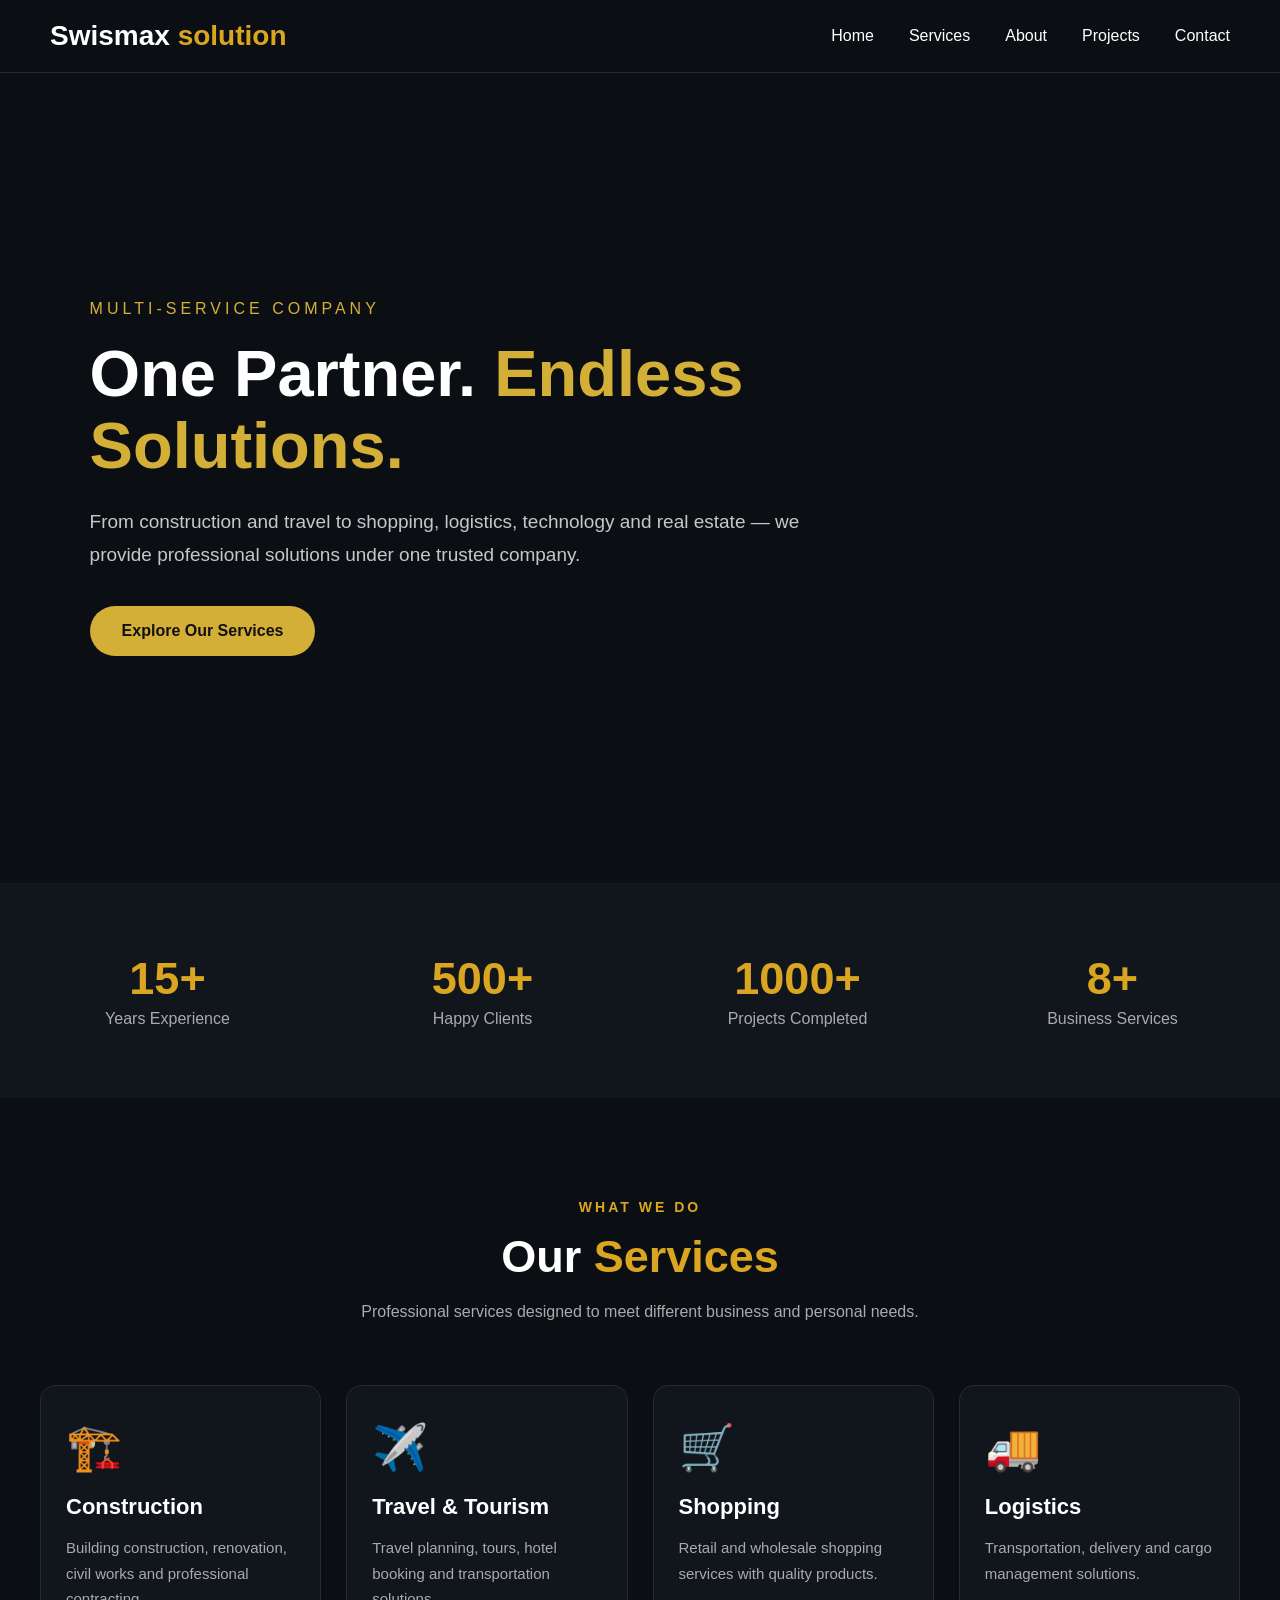
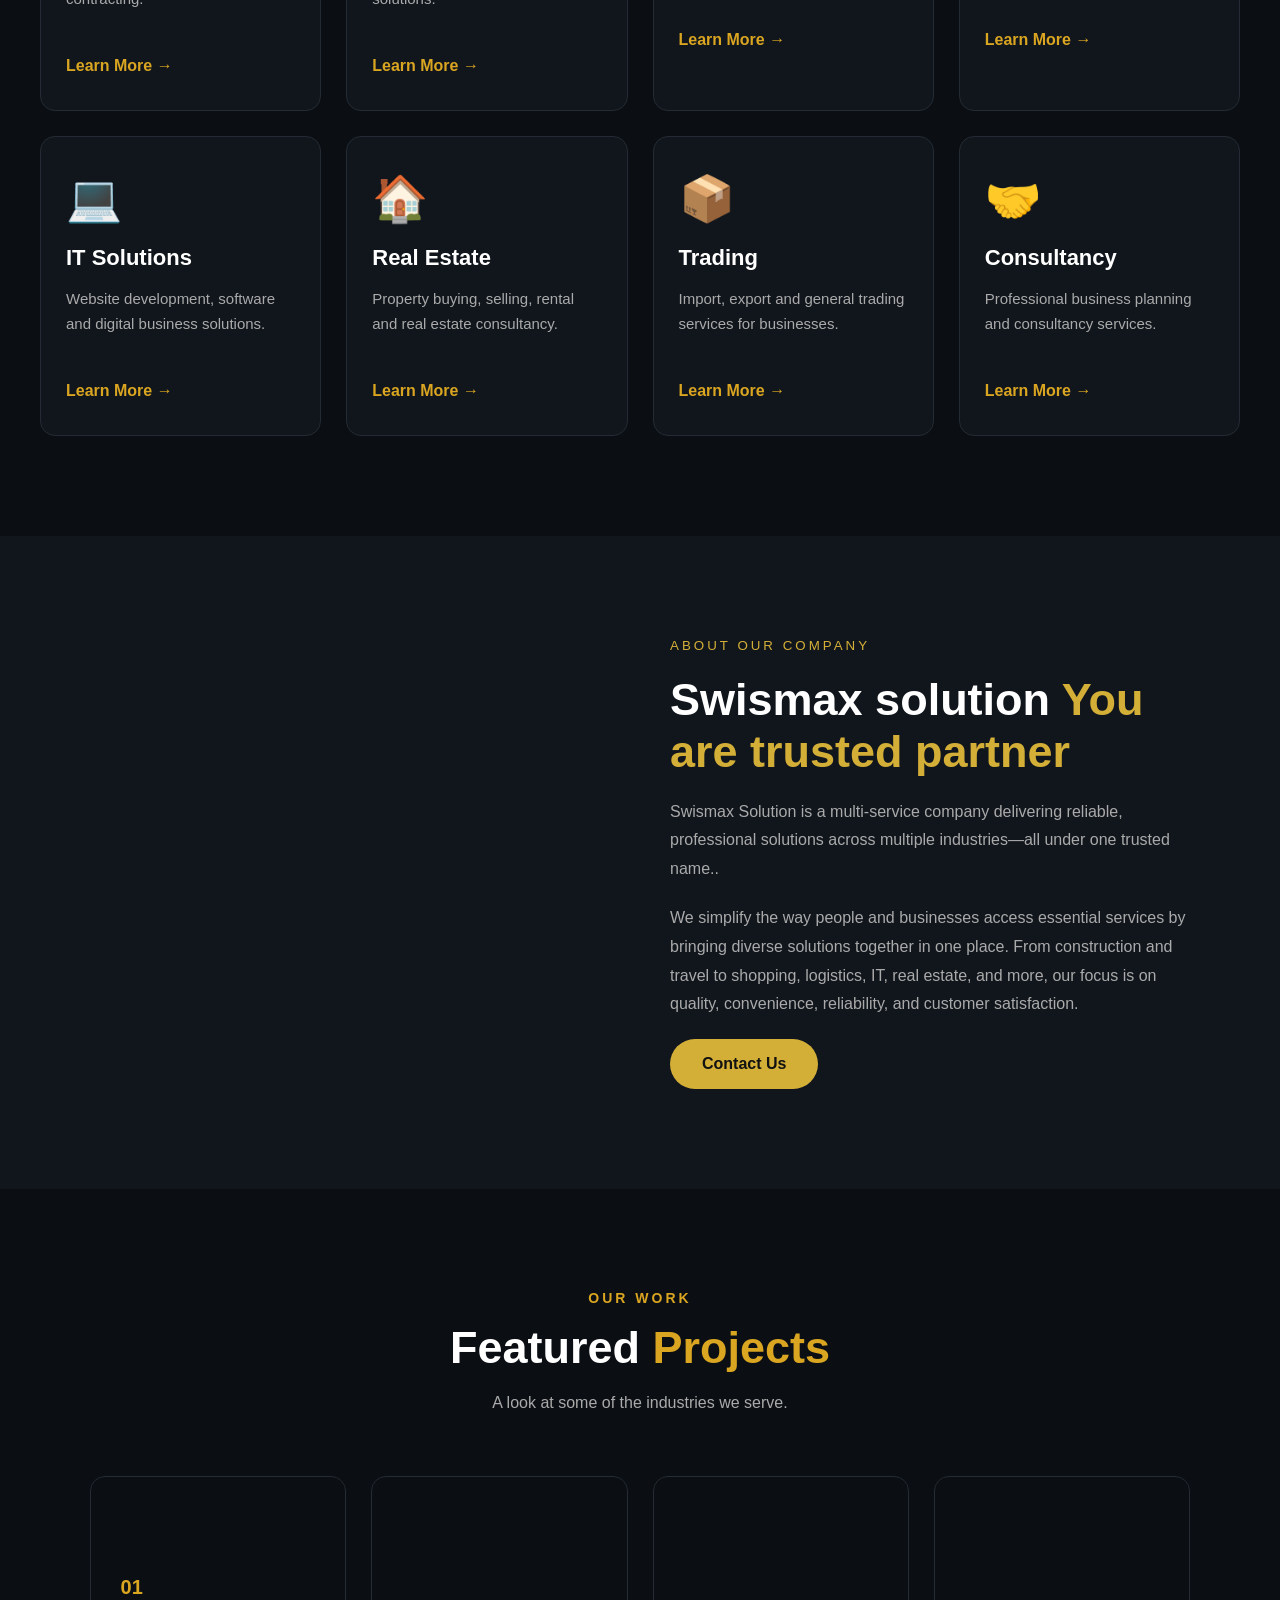
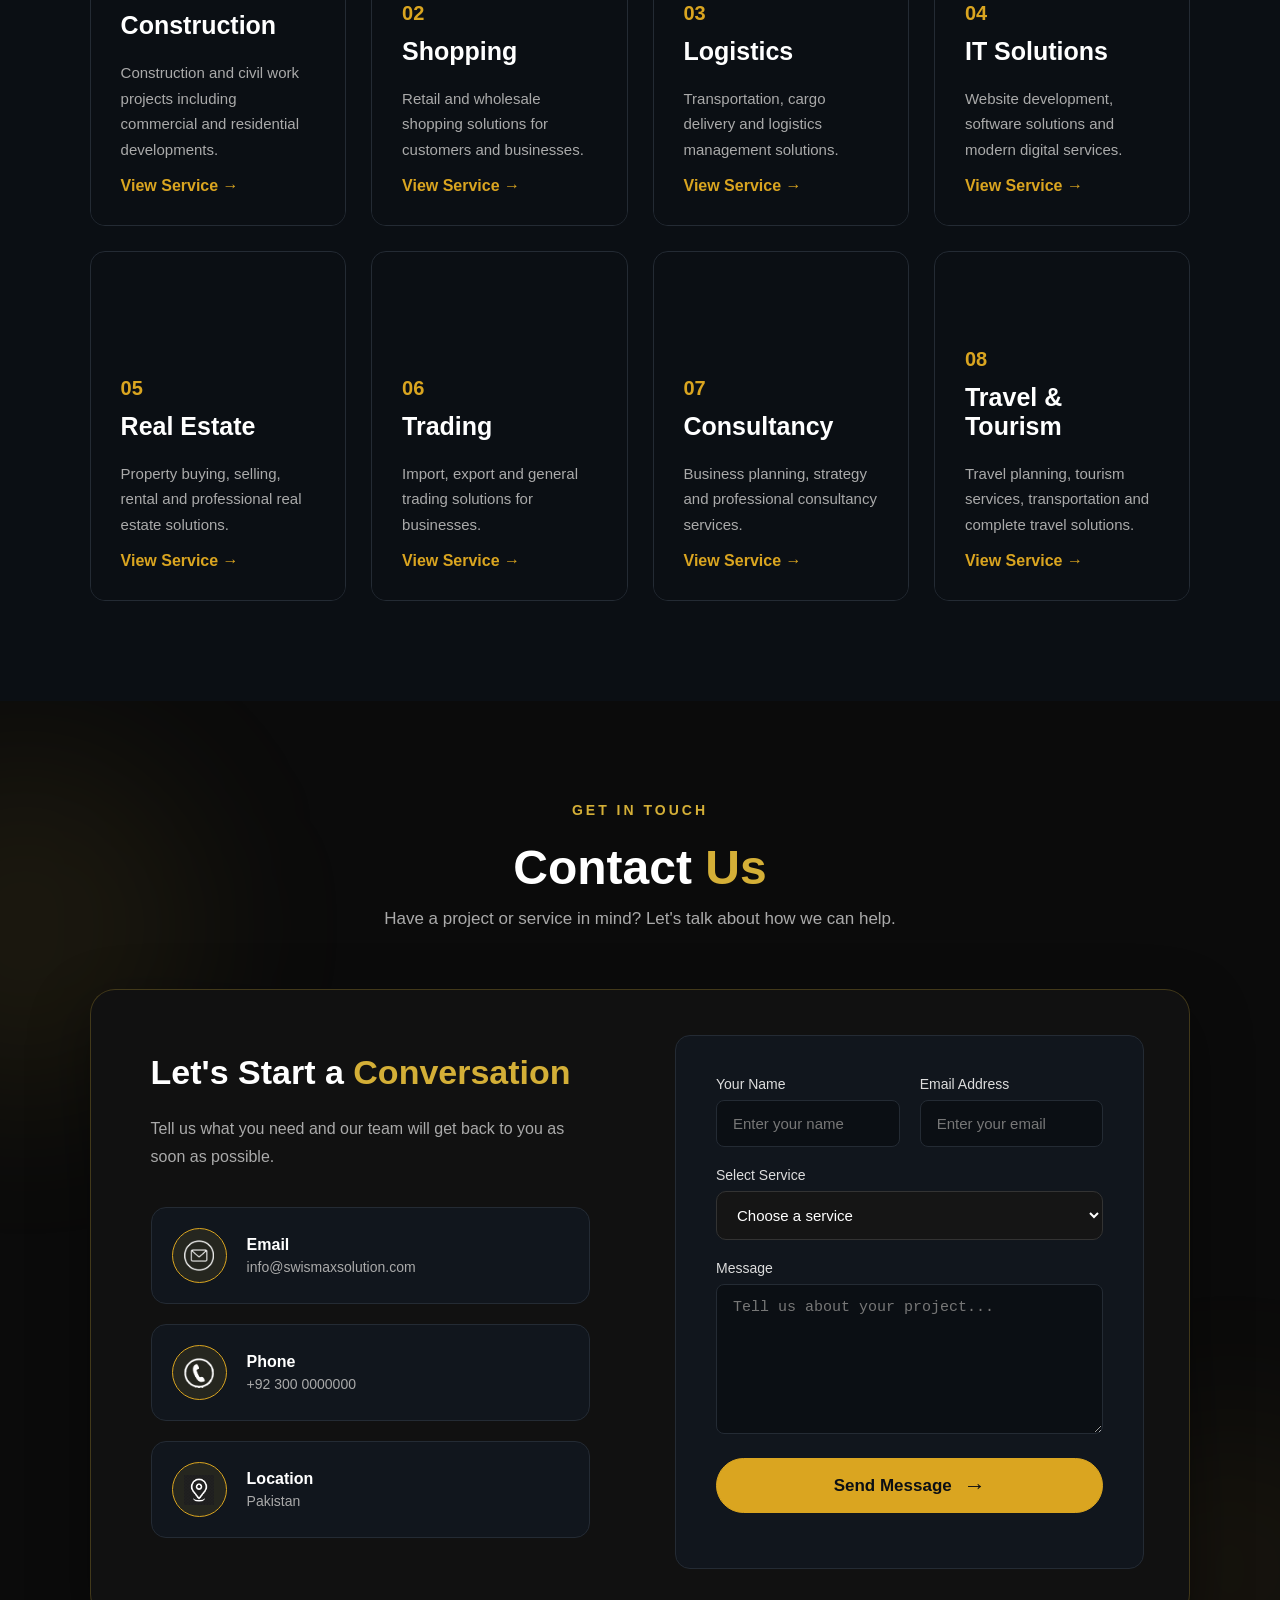
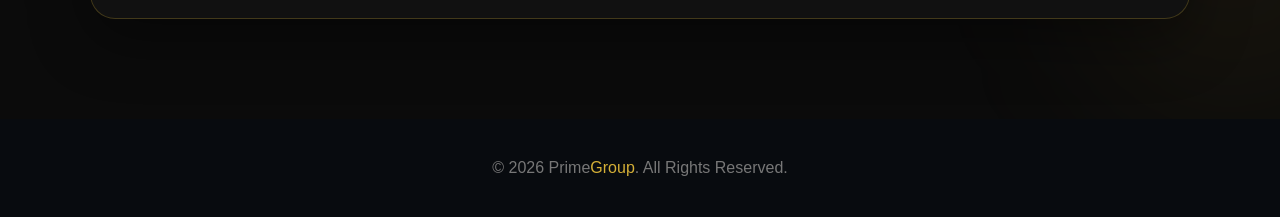
==== commit 5438ebf0: "update scrolling and navbar" ====
--- a/index.html
+++ b/index.html
@@ -12,37 +12,49 @@
 
 
 <body>
-    <nav>
-
-        <div class="logo">
-            Swismax<span> solution</span>
-        </div>
-
-        <ul class="nav-links">
-
-            <li>
-                <a href="#home">Home</a>
-            </li>
-
-            <li>
-                <a href="/Services.html">Services</a>
-            </li>
-
-            <li>
-                <a href="/About.html">About</a>
-            </li>
-
-            <li>
-                <a href="/Project.html">Projects</a>
-            </li>
-
-            <li>
-                <a href="/contact.html">Contact</a>
-            </li>
-
-        </ul>
-
-    </nav>
+
+<nav>
+
+    <div class="logo">
+        Swismax<span> solution</span>
+    </div>
+
+
+    <!-- Toggle Button -->
+
+    <button class="menu-toggle" id="menuToggle">
+        ☰
+    </button>
+
+
+    <!-- Navigation Links -->
+
+    <ul class="nav-links" id="navLinks">
+
+        <li>
+            <a href="index.html">Home</a>
+        </li>
+
+        <li>
+            <a href="Services.html">Services</a>
+        </li>
+
+        <li>
+            <a href="About.html">About</a>
+        </li>
+
+        <li>
+            <a href="Project.html">Projects</a>
+        </li>
+
+        <li>
+            <a href="contact.html">Contact</a>
+        </li>
+
+    </ul>
+
+</nav>
+
 
 
 
@@ -825,8 +837,11 @@
         </p>
 
     </footer>
-
-
 </body>
 
+
+
+
+<script> const menuToggle = document.getElementById("menuToggle"); const navLinks = document.getElementById("navLinks"); menuToggle.addEventListener("click", function () { navLinks.classList.toggle("active"); }); </script>
+
 </html>
--- a/style.css
+++ b/style.css
@@ -2752,13 +2752,10 @@
     padding: 100px 20px;
 
     background:
-        linear-gradient(
-            90deg,
+        linear-gradient(90deg,
             rgba(11, 15, 20, 0.98),
-            rgba(11, 15, 20, 0.75)
-        ),
-        url("https://images.unsplash.com/photo-1486406146926-c627a92ad1ab")
-        center/cover;
+            rgba(11, 15, 20, 0.75)),
+        url("https://images.unsplash.com/photo-1486406146926-c627a92ad1ab") center/cover;
 
     background-size: cover;
 
@@ -3017,11 +3014,9 @@
     justify-content: flex-end;
 
     background:
-        linear-gradient(
-            to top,
+        linear-gradient(to top,
             rgba(11, 15, 20, 0.98),
-            rgba(11, 15, 20, 0.25)
-        );
+            rgba(11, 15, 20, 0.25));
 
     transition: 0.4s;
 
@@ -3042,11 +3037,9 @@
 .project-card:hover .project-overlay {
 
     background:
-        linear-gradient(
-            to top,
+        linear-gradient(to top,
             rgba(11, 15, 20, 0.98),
-            rgba(11, 15, 20, 0.45)
-        );
+            rgba(11, 15, 20, 0.45));
 
 }
 
@@ -3338,13 +3331,10 @@
     padding: 100px 20px;
 
     background:
-        linear-gradient(
-            90deg,
+        linear-gradient(90deg,
             rgba(11, 15, 20, 0.98),
-            rgba(11, 15, 20, 0.75)
-        ),
-        url("https://images.unsplash.com/photo-1497366754035-f200968a6e72")
-        center/cover;
+            rgba(11, 15, 20, 0.75)),
+        url("https://images.unsplash.com/photo-1497366754035-f200968a6e72") center/cover;
 
     background-size: cover;
 
@@ -3469,7 +3459,7 @@
 }
 
 
-.contact-info > p {
+.contact-info>p {
 
     color: #aaa;
 
@@ -3891,13 +3881,10 @@
     padding: 100px 20px;
 
     background:
-        linear-gradient(
-            90deg,
+        linear-gradient(90deg,
             rgba(11, 15, 20, 0.98),
-            rgba(11, 15, 20, 0.60)
-        ),
-        url("https://images.unsplash.com/photo-1503387762-592deb58ef4e")
-        center/cover;
+            rgba(11, 15, 20, 0.60)),
+        url("https://images.unsplash.com/photo-1503387762-592deb58ef4e") center/cover;
 
     background-size: cover;
 
@@ -4037,12 +4024,9 @@
     border-radius: 15px;
 
     background:
-        linear-gradient(
-            rgba(0, 0, 0, 0.30),
-            rgba(0, 0, 0, 0.30)
-        ),
-        url("https://images.unsplash.com/photo-1541888946425-d81bb19240f5")
-        center/cover;
+        linear-gradient(rgba(0, 0, 0, 0.30),
+            rgba(0, 0, 0, 0.30)),
+        url("https://images.unsplash.com/photo-1541888946425-d81bb19240f5") center/cover;
 
 }
 
@@ -4404,7 +4388,7 @@
 }
 
 
-.construction-why-container > div > p {
+.construction-why-container>div>p {
 
     color: #aaa;
 
@@ -4424,7 +4408,7 @@
 }
 
 
-.construction-features > div {
+.construction-features>div {
 
     padding: 25px;
 
@@ -4699,13 +4683,10 @@
     padding: 100px 20px;
 
     background:
-        linear-gradient(
-            90deg,
+        linear-gradient(90deg,
             rgba(11, 15, 20, 0.98),
-            rgba(11, 15, 20, 0.55)
-        ),
-        url("https://images.unsplash.com/photo-1500534623283-312aade485b7")
-        center/cover;
+            rgba(11, 15, 20, 0.55)),
+        url("https://images.unsplash.com/photo-1500534623283-312aade485b7") center/cover;
 
     background-size: cover;
 
@@ -4845,12 +4826,9 @@
     border-radius: 15px;
 
     background:
-        linear-gradient(
-            rgba(0, 0, 0, 0.30),
-            rgba(0, 0, 0, 0.30)
-        ),
-        url("https://images.unsplash.com/photo-1469474968028-56623f02e42e")
-        center/cover;
+        linear-gradient(rgba(0, 0, 0, 0.30),
+            rgba(0, 0, 0, 0.30)),
+        url("https://images.unsplash.com/photo-1469474968028-56623f02e42e") center/cover;
 
 }
 
@@ -5130,11 +5108,9 @@
 .destination-one {
 
     background-image:
-        linear-gradient(
-            to top,
+        linear-gradient(to top,
             rgba(11, 15, 20, 0.95),
-            rgba(11, 15, 20, 0.10)
-        ),
+            rgba(11, 15, 20, 0.10)),
         url("https://images.unsplash.com/photo-1488646953014-85cb44e25828");
 
 }
@@ -5143,11 +5119,9 @@
 .destination-two {
 
     background-image:
-        linear-gradient(
-            to top,
+        linear-gradient(to top,
             rgba(11, 15, 20, 0.95),
-            rgba(11, 15, 20, 0.10)
-        ),
+            rgba(11, 15, 20, 0.10)),
         url("https://images.unsplash.com/photo-1504150558240-0b4fd8946624");
 
 }
@@ -5156,17 +5130,15 @@
 .destination-three {
 
     background-image:
-        linear-gradient(
-            to top,
+        linear-gradient(to top,
             rgba(11, 15, 20, 0.95),
-            rgba(11, 15, 20, 0.10)
-        ),
+            rgba(11, 15, 20, 0.10)),
         url("https://images.unsplash.com/photo-1497366811353-6870744d04b2");
 
 }
 
 
-.destination-card > div {
+.destination-card>div {
 
     padding: 30px;
 
@@ -5339,7 +5311,7 @@
 }
 
 
-.travel-why-container > div > p {
+.travel-why-container>div>p {
 
     color: #aaa;
 
@@ -5359,7 +5331,7 @@
 }
 
 
-.travel-features > div {
+.travel-features>div {
 
     padding: 25px;
 
@@ -5647,13 +5619,10 @@
     padding: 100px 20px;
 
     background:
-        linear-gradient(
-            90deg,
+        linear-gradient(90deg,
             rgba(11, 15, 20, 0.98),
-            rgba(11, 15, 20, 0.55)
-        ),
-        url("https://images.unsplash.com/photo-1441986300917-64674bd600d8")
-        center/cover;
+            rgba(11, 15, 20, 0.55)),
+        url("https://images.unsplash.com/photo-1441986300917-64674bd600d8") center/cover;
 
     background-size: cover;
 
@@ -5793,12 +5762,9 @@
     border-radius: 15px;
 
     background:
-        linear-gradient(
-            rgba(0, 0, 0, 0.30),
-            rgba(0, 0, 0, 0.30)
-        ),
-        url("https://images.unsplash.com/photo-1556742049-0cfed4f6a45d")
-        center/cover;
+        linear-gradient(rgba(0, 0, 0, 0.30),
+            rgba(0, 0, 0, 0.30)),
+        url("https://images.unsplash.com/photo-1556742049-0cfed4f6a45d") center/cover;
 
 }
 
@@ -6078,11 +6044,9 @@
 .category-one {
 
     background-image:
-        linear-gradient(
-            to top,
+        linear-gradient(to top,
             rgba(11, 15, 20, 0.95),
-            rgba(11, 15, 20, 0.10)
-        ),
+            rgba(11, 15, 20, 0.10)),
         url("https://images.unsplash.com/photo-1498049794561-7780e7231661");
 
 }
@@ -6091,11 +6055,9 @@
 .category-two {
 
     background-image:
-        linear-gradient(
-            to top,
+        linear-gradient(to top,
             rgba(11, 15, 20, 0.95),
-            rgba(11, 15, 20, 0.10)
-        ),
+            rgba(11, 15, 20, 0.10)),
         url("https://images.unsplash.com/photo-1445205170230-053b83016050");
 
 }
@@ -6104,11 +6066,9 @@
 .category-three {
 
     background-image:
-        linear-gradient(
-            to top,
+        linear-gradient(to top,
             rgba(11, 15, 20, 0.95),
-            rgba(11, 15, 20, 0.10)
-        ),
+            rgba(11, 15, 20, 0.10)),
         url("https://images.unsplash.com/photo-1618221195710-dd6b41faaea6");
 
 }
@@ -6117,17 +6077,15 @@
 .category-four {
 
     background-image:
-        linear-gradient(
-            to top,
+        linear-gradient(to top,
             rgba(11, 15, 20, 0.95),
-            rgba(11, 15, 20, 0.10)
-        ),
+            rgba(11, 15, 20, 0.10)),
         url("https://images.unsplash.com/photo-1497366754035-f200968a6e72");
 
 }
 
 
-.shopping-category-card > div {
+.shopping-category-card>div {
 
     padding: 25px;
 
@@ -6300,7 +6258,7 @@
 }
 
 
-.shopping-why-container > div > p {
+.shopping-why-container>div>p {
 
     color: #aaa;
 
@@ -6320,7 +6278,7 @@
 }
 
 
-.shopping-features > div {
+.shopping-features>div {
 
     padding: 25px;
 
@@ -6614,13 +6572,10 @@
     padding: 100px 20px;
 
     background:
-        linear-gradient(
-            90deg,
+        linear-gradient(90deg,
             rgba(11, 15, 20, 0.98),
-            rgba(11, 15, 20, 0.75)
-        ),
-        url("https://images.unsplash.com/photo-1586528116311-ad8dd3c8310d")
-        center/cover;
+            rgba(11, 15, 20, 0.75)),
+        url("https://images.unsplash.com/photo-1586528116311-ad8dd3c8310d") center/cover;
 
     background-size: cover;
     background-position: center;
@@ -6700,12 +6655,9 @@
     justify-content: center;
 
     background:
-        linear-gradient(
-            rgba(0,0,0,.30),
-            rgba(0,0,0,.30)
-        ),
-        url("https://images.unsplash.com/photo-1566576912321-d58ddd7a6088")
-        center/cover;
+        linear-gradient(rgba(0, 0, 0, .30),
+            rgba(0, 0, 0, .30)),
+        url("https://images.unsplash.com/photo-1566576912321-d58ddd7a6088") center/cover;
 
     background-size: cover;
 
@@ -6718,7 +6670,7 @@
 .logistics-image-box {
     padding: 20px 30px;
 
-    background: rgba(0,0,0,.65);
+    background: rgba(0, 0, 0, .65);
 
     color: goldenrod;
 
@@ -7264,7 +7216,7 @@
 }
 
 
-.logistics-footer-bottom > p {
+.logistics-footer-bottom>p {
     max-width: 600px;
 
     margin: 0 auto 25px;
@@ -7401,13 +7353,10 @@
     padding: 100px 20px;
 
     background:
-        linear-gradient(
-            90deg,
+        linear-gradient(90deg,
             rgba(11, 15, 20, 0.98),
-            rgba(11, 15, 20, 0.75)
-        ),
-        url("https://images.unsplash.com/photo-1518770660439-4636190af475")
-        center/cover;
+            rgba(11, 15, 20, 0.75)),
+        url("https://images.unsplash.com/photo-1518770660439-4636190af475") center/cover;
 
     background-size: cover;
     background-position: center;
@@ -7487,12 +7436,9 @@
     justify-content: center;
 
     background:
-        linear-gradient(
-            rgba(0,0,0,.30),
-            rgba(0,0,0,.30)
-        ),
-        url("https://images.unsplash.com/photo-1497366811353-6870744d04b2")
-        center/cover;
+        linear-gradient(rgba(0, 0, 0, .30),
+            rgba(0, 0, 0, .30)),
+        url("https://images.unsplash.com/photo-1497366811353-6870744d04b2") center/cover;
 
     background-size: cover;
 
@@ -7505,7 +7451,7 @@
 .it-image-box {
     padding: 20px 30px;
 
-    background: rgba(0,0,0,.65);
+    background: rgba(0, 0, 0, .65);
 
     color: goldenrod;
 
@@ -8044,7 +7990,7 @@
 }
 
 
-.it-footer-bottom > p {
+.it-footer-bottom>p {
 
     max-width: 600px;
 
@@ -8254,13 +8200,10 @@
     padding: 100px 20px;
 
     background:
-        linear-gradient(
-            90deg,
+        linear-gradient(90deg,
             rgba(11, 15, 20, 0.98),
-            rgba(11, 15, 20, 0.75)
-        ),
-        url("https://images.unsplash.com/photo-1560518883-ce09059eeffa")
-        center/cover;
+            rgba(11, 15, 20, 0.75)),
+        url("https://images.unsplash.com/photo-1560518883-ce09059eeffa") center/cover;
 
     background-size: cover;
     background-position: center;
@@ -8340,12 +8283,9 @@
     justify-content: center;
 
     background:
-        linear-gradient(
-            rgba(0,0,0,.30),
-            rgba(0,0,0,.30)
-        ),
-        url("https://images.unsplash.com/photo-1600585154340-be6161a56a0c")
-        center/cover;
+        linear-gradient(rgba(0, 0, 0, .30),
+            rgba(0, 0, 0, .30)),
+        url("https://images.unsplash.com/photo-1600585154340-be6161a56a0c") center/cover;
 
     background-size: cover;
 
@@ -8358,7 +8298,7 @@
 .realestate-image-box {
     padding: 20px 30px;
 
-    background: rgba(0,0,0,.65);
+    background: rgba(0, 0, 0, .65);
 
     color: goldenrod;
 
@@ -8964,7 +8904,7 @@
 }
 
 
-.realestate-footer-bottom > p {
+.realestate-footer-bottom>p {
 
     max-width: 600px;
 
@@ -9179,13 +9119,10 @@
     padding: 100px 20px;
 
     background:
-        linear-gradient(
-            90deg,
+        linear-gradient(90deg,
             rgba(11, 15, 20, 0.98),
-            rgba(11, 15, 20, 0.75)
-        ),
-        url("https://images.unsplash.com/photo-1556742049-0cfed4f6a45d")
-        center/cover;
+            rgba(11, 15, 20, 0.75)),
+        url("https://images.unsplash.com/photo-1556742049-0cfed4f6a45d") center/cover;
 
     background-size: cover;
     background-position: center;
@@ -9265,12 +9202,9 @@
     justify-content: center;
 
     background:
-        linear-gradient(
-            rgba(0,0,0,.30),
-            rgba(0,0,0,.30)
-        ),
-        url("https://images.unsplash.com/photo-1521791055366-0d553872125f")
-        center/cover;
+        linear-gradient(rgba(0, 0, 0, .30),
+            rgba(0, 0, 0, .30)),
+        url("https://images.unsplash.com/photo-1521791055366-0d553872125f") center/cover;
 
     background-size: cover;
 
@@ -9283,7 +9217,7 @@
 .trading-image-box {
     padding: 20px 30px;
 
-    background: rgba(0,0,0,.65);
+    background: rgba(0, 0, 0, .65);
 
     color: goldenrod;
 
@@ -9897,7 +9831,7 @@
 }
 
 
-.trading-footer-bottom > p {
+.trading-footer-bottom>p {
 
     max-width: 600px;
 
@@ -10126,13 +10060,10 @@
     padding: 100px 20px;
 
     background:
-        linear-gradient(
-            90deg,
+        linear-gradient(90deg,
             rgba(11, 15, 20, 0.98),
-            rgba(11, 15, 20, 0.75)
-        ),
-        url("https://images.unsplash.com/photo-1454165804606-c3d57bc86b40")
-        center/cover;
+            rgba(11, 15, 20, 0.75)),
+        url("https://images.unsplash.com/photo-1454165804606-c3d57bc86b40") center/cover;
 }
 
 
@@ -10209,12 +10140,9 @@
     justify-content: center;
 
     background:
-        linear-gradient(
-            rgba(0,0,0,.3),
-            rgba(0,0,0,.3)
-        ),
-        url("https://images.unsplash.com/photo-1556761175-b413da4baf72")
-        center/cover;
+        linear-gradient(rgba(0, 0, 0, .3),
+            rgba(0, 0, 0, .3)),
+        url("https://images.unsplash.com/photo-1556761175-b413da4baf72") center/cover;
 
     border-radius: 15px;
 }
@@ -10223,7 +10151,7 @@
 .consultancy-image-box {
     padding: 20px 30px;
 
-    background: rgba(0,0,0,.65);
+    background: rgba(0, 0, 0, .65);
 
     color: goldenrod;
 
@@ -10754,7 +10682,7 @@
 }
 
 
-.consultancy-footer-bottom > p {
+.consultancy-footer-bottom>p {
     max-width: 600px;
 
     margin: 0 auto 25px;
@@ -10989,13 +10917,10 @@
     padding: 100px 20px;
 
     background:
-        linear-gradient(
-            90deg,
-            rgba(11,15,20,.98),
-            rgba(11,15,20,.72)
-        ),
-        url("https://images.unsplash.com/photo-1503387762-592deb58ef4e")
-        center/cover;
+        linear-gradient(90deg,
+            rgba(11, 15, 20, .98),
+            rgba(11, 15, 20, .72)),
+        url("https://images.unsplash.com/photo-1503387762-592deb58ef4e") center/cover;
 }
 
 
@@ -11074,19 +10999,16 @@
     border-radius: 15px;
 
     background:
-        linear-gradient(
-            rgba(0,0,0,.3),
-            rgba(0,0,0,.3)
-        ),
-        url("https://images.unsplash.com/photo-1541888946425-d81bb19240f5")
-        center/cover;
+        linear-gradient(rgba(0, 0, 0, .3),
+            rgba(0, 0, 0, .3)),
+        url("https://images.unsplash.com/photo-1541888946425-d81bb19240f5") center/cover;
 }
 
 
 .construction-project-image-box {
     padding: 20px 30px;
 
-    background: rgba(0,0,0,.65);
+    background: rgba(0, 0, 0, .65);
 
     color: goldenrod;
 
@@ -11367,30 +11289,24 @@
 
 .construction-gallery-one {
     background-image:
-        linear-gradient(
-            rgba(0,0,0,.2),
-            rgba(0,0,0,.2)
-        ),
+        linear-gradient(rgba(0, 0, 0, .2),
+            rgba(0, 0, 0, .2)),
         url("https://images.unsplash.com/photo-1504307651254-35680f356dfd");
 }
 
 
 .construction-gallery-two {
     background-image:
-        linear-gradient(
-            rgba(0,0,0,.2),
-            rgba(0,0,0,.2)
-        ),
+        linear-gradient(rgba(0, 0, 0, .2),
+            rgba(0, 0, 0, .2)),
         url("https://images.unsplash.com/photo-1504917595217-d4dc5ebe6122");
 }
 
 
 .construction-gallery-three {
     background-image:
-        linear-gradient(
-            rgba(0,0,0,.2),
-            rgba(0,0,0,.2)
-        ),
+        linear-gradient(rgba(0, 0, 0, .2),
+            rgba(0, 0, 0, .2)),
         url("https://images.unsplash.com/photo-1486406146926-c627a92ad1ab");
 }
 
@@ -11502,8 +11418,7 @@
 }
 
 
-.construction-project-footer-item:hover
-.construction-project-footer-icon {
+.construction-project-footer-item:hover .construction-project-footer-icon {
     border-color: goldenrod;
 
     transform: translateY(-4px);
@@ -11553,7 +11468,7 @@
 }
 
 
-.construction-project-footer-bottom > p {
+.construction-project-footer-bottom>p {
     max-width: 600px;
 
     margin: 0 auto 25px;
@@ -11750,3 +11665,578 @@
 
 }
 
+
+
+
+
+
+
+
+
+
+
+
+/* =========================
+   SERVICES SECTION
+========================= */
+
+.services {
+    background: #0b0f14;
+    padding: 100px 20px;
+}
+
+.section-heading {
+    text-align: center;
+    max-width: 700px;
+    margin: 0 auto 60px;
+}
+
+.section-heading small {
+    color: goldenrod;
+    font-size: 14px;
+    font-weight: 600;
+    letter-spacing: 3px;
+}
+
+.section-heading h2 {
+    color: white;
+    font-size: 45px;
+    margin: 15px 0;
+}
+
+.section-heading h2 span {
+    color: goldenrod;
+}
+
+.section-heading p {
+    color: #aaa;
+    line-height: 1.7;
+}
+
+
+/* =========================
+   SERVICE GRID
+========================= */
+
+.service-grid {
+    max-width: 1200px;
+    margin: auto;
+
+    display: grid;
+    grid-template-columns: repeat(4, 1fr);
+    gap: 25px;
+}
+
+
+/* =========================
+   SERVICE CARD
+========================= */
+
+.service-card {
+    padding: 35px 25px;
+
+    background: #11161d;
+
+    border: 1px solid #242b34;
+    border-radius: 15px;
+
+    transition: 0.4s;
+
+    position: relative;
+    overflow: hidden;
+}
+
+.service-card:hover {
+    transform: translateY(-8px);
+    border-color: goldenrod;
+}
+
+.service-icon {
+    font-size: 45px;
+    margin-bottom: 20px;
+}
+
+.service-card h3 {
+    color: white;
+    font-size: 22px;
+    margin-bottom: 15px;
+}
+
+.service-card p {
+    color: #aaa;
+    line-height: 1.7;
+    font-size: 15px;
+    margin-bottom: 25px;
+}
+
+.service-link {
+    color: goldenrod;
+    text-decoration: none;
+    font-weight: 600;
+}
+
+.service-link:hover {
+    color: white;
+}
+
+
+/* =========================
+   TABLET
+========================= */
+
+@media (max-width: 992px) {
+
+    .service-grid {
+        grid-template-columns: repeat(2, 1fr);
+    }
+
+}
+
+
+/* =========================
+   MOBILE HORIZONTAL SCROLL
+========================= */
+
+@media (max-width: 600px) {
+
+    .services {
+        padding: 70px 0;
+    }
+
+    .section-heading {
+        padding: 0 20px;
+        margin-bottom: 40px;
+    }
+
+    .section-heading h2 {
+        font-size: 35px;
+    }
+
+    .section-heading p {
+        font-size: 15px;
+    }
+
+
+    /* Horizontal scrolling cards */
+
+    .service-grid {
+        display: flex;
+
+        overflow-x: auto;
+        overflow-y: hidden;
+
+        gap: 18px;
+
+        padding: 10px 20px 25px;
+
+        scroll-snap-type: x mandatory;
+
+        -webkit-overflow-scrolling: touch;
+
+        scrollbar-width: none;
+    }
+
+
+    /* Hide scrollbar */
+
+    .service-grid::-webkit-scrollbar {
+        display: none;
+    }
+
+
+    /* Card size */
+
+    .service-card {
+        flex: 0 0 82%;
+
+        min-width: 82%;
+
+        scroll-snap-align: start;
+
+        padding: 30px 25px;
+    }
+
+
+    .service-icon {
+        font-size: 40px;
+    }
+
+    .service-card h3 {
+        font-size: 21px;
+    }
+
+    .service-card p {
+        font-size: 14px;
+    }
+
+}
+
+
+
+
+
+
+
+
+/* =====================================
+   ONLY MOBILE SCREEN PROJECT SCROLL
+===================================== */
+
+@media (max-width: 600px) {
+
+    .project-grid {
+        display: flex;
+
+        flex-wrap: nowrap;
+
+        overflow-x: auto;
+        overflow-y: hidden;
+
+        gap: 20px;
+
+        padding: 10px 20px 25px;
+
+        scrollbar-width: none;
+
+        -webkit-overflow-scrolling: touch;
+
+        scroll-snap-type: x mandatory;
+    }
+
+
+    /* Hide scrollbar */
+
+    .project-grid::-webkit-scrollbar {
+        display: none;
+    }
+
+
+    /* Mobile cards */
+
+    .project-grid .project-card {
+        flex: 0 0 85%;
+
+        width: 85%;
+
+        min-width: 85%;
+
+        scroll-snap-align: start;
+    }
+
+}
+
+
+
+
+
+
+
+
+
+
+
+/* =====================================
+   SERVICES - MOBILE ONLY HORIZONTAL SCROLL
+===================================== */
+
+@media (max-width: 600px) {
+
+    .services-page .service-grid {
+
+        display: flex;
+
+        flex-wrap: nowrap;
+
+        overflow-x: auto;
+        overflow-y: hidden;
+
+        gap: 20px;
+
+        padding: 10px 20px 25px;
+
+        scrollbar-width: none;
+
+        -webkit-overflow-scrolling: touch;
+
+        scroll-snap-type: x mandatory;
+    }
+
+
+    /* Hide scrollbar */
+
+    .services-page .service-grid::-webkit-scrollbar {
+        display: none;
+    }
+
+
+    /* Cards */
+
+    .services-page .service-card {
+
+        flex: 0 0 85%;
+
+        width: 85%;
+
+        min-width: 85%;
+
+        scroll-snap-align: start;
+    }
+
+}
+
+
+
+
+
+
+
+
+
+
+
+
+
+
+/* =====================================
+   WHY SECTION - MOBILE ONLY SCROLL
+===================================== */
+
+@media (max-width: 600px) {
+
+    .why-section .why-grid {
+
+        display: flex;
+
+        flex-wrap: nowrap;
+
+        overflow-x: auto;
+        overflow-y: hidden;
+
+        gap: 20px;
+
+        padding: 10px 20px 25px;
+
+        scrollbar-width: none;
+
+        -webkit-overflow-scrolling: touch;
+
+        scroll-snap-type: x mandatory;
+    }
+
+
+    /* Hide scrollbar */
+
+    .why-section .why-grid::-webkit-scrollbar {
+        display: none;
+    }
+
+
+    /* Mobile cards */
+
+    .why-section .why-card {
+
+        flex: 0 0 85%;
+
+        width: 85%;
+
+        min-width: 85%;
+
+        scroll-snap-align: start;
+    }
+
+}
+
+
+
+
+
+
+
+
+
+
+
+
+
+/* ================================
+   NAVBAR
+================================ */
+
+nav {
+    width: 100%;
+    padding: 20px 50px;
+
+    display: flex;
+    align-items: center;
+    justify-content: space-between;
+
+    background: #0b0f14;
+
+    border-bottom: 1px solid #242b34;
+
+    position: relative;
+    z-index: 1000;
+}
+
+
+/* ================================
+   LOGO
+================================ */
+
+.logo {
+    color: white;
+
+    font-size: 28px;
+    font-weight: 700;
+
+    text-decoration: none;
+}
+
+.logo span {
+    color: goldenrod;
+}
+
+
+/* ================================
+   NAV LINKS
+================================ */
+
+.nav-links {
+    display: flex;
+
+    align-items: center;
+
+    gap: 35px;
+
+    list-style: none;
+
+    margin: 0;
+    padding: 0;
+}
+
+
+.nav-links li {
+    margin: 0;
+}
+
+
+.nav-links a {
+    color: white;
+
+    text-decoration: none;
+
+    font-size: 16px;
+    font-weight: 500;
+
+    transition: 0.3s;
+}
+
+
+.nav-links a:hover {
+    color: goldenrod;
+}
+
+
+/* ================================
+   TOGGLE BUTTON
+================================ */
+
+.menu-toggle {
+    display: none;
+
+    background: transparent;
+
+    border: none;
+
+    color: white;
+
+    font-size: 30px;
+
+    cursor: pointer;
+
+    padding: 0;
+}
+
+
+/* ================================
+   MOBILE
+================================ */
+
+@media (max-width: 600px) {
+
+    nav {
+        padding: 18px 20px;
+    }
+
+
+    .logo {
+        font-size: 23px;
+    }
+
+
+    /* Show toggle button */
+
+    .menu-toggle {
+        display: block;
+    }
+
+
+    /* Hide menu initially */
+
+    .nav-links {
+        display: none;
+
+        position: absolute;
+
+        top: 100%;
+        left: 0;
+
+        width: 100%;
+
+        flex-direction: column;
+
+        gap: 0;
+
+        background: #11161d;
+
+        border-top: 1px solid #242b34;
+
+        padding: 10px 0;
+    }
+
+
+    /* Show menu when button clicked */
+
+    .nav-links.active {
+        display: flex;
+    }
+
+
+    .nav-links li {
+        width: 100%;
+
+        text-align: center;
+    }
+
+
+    .nav-links a {
+        display: block;
+
+        width: 100%;
+
+        padding: 15px 20px;
+
+        font-size: 16px;
+    }
+
+
+    .nav-links a:hover {
+        background: #0b0f14;
+
+        color: goldenrod;
+    }
+
+}
+
+
+
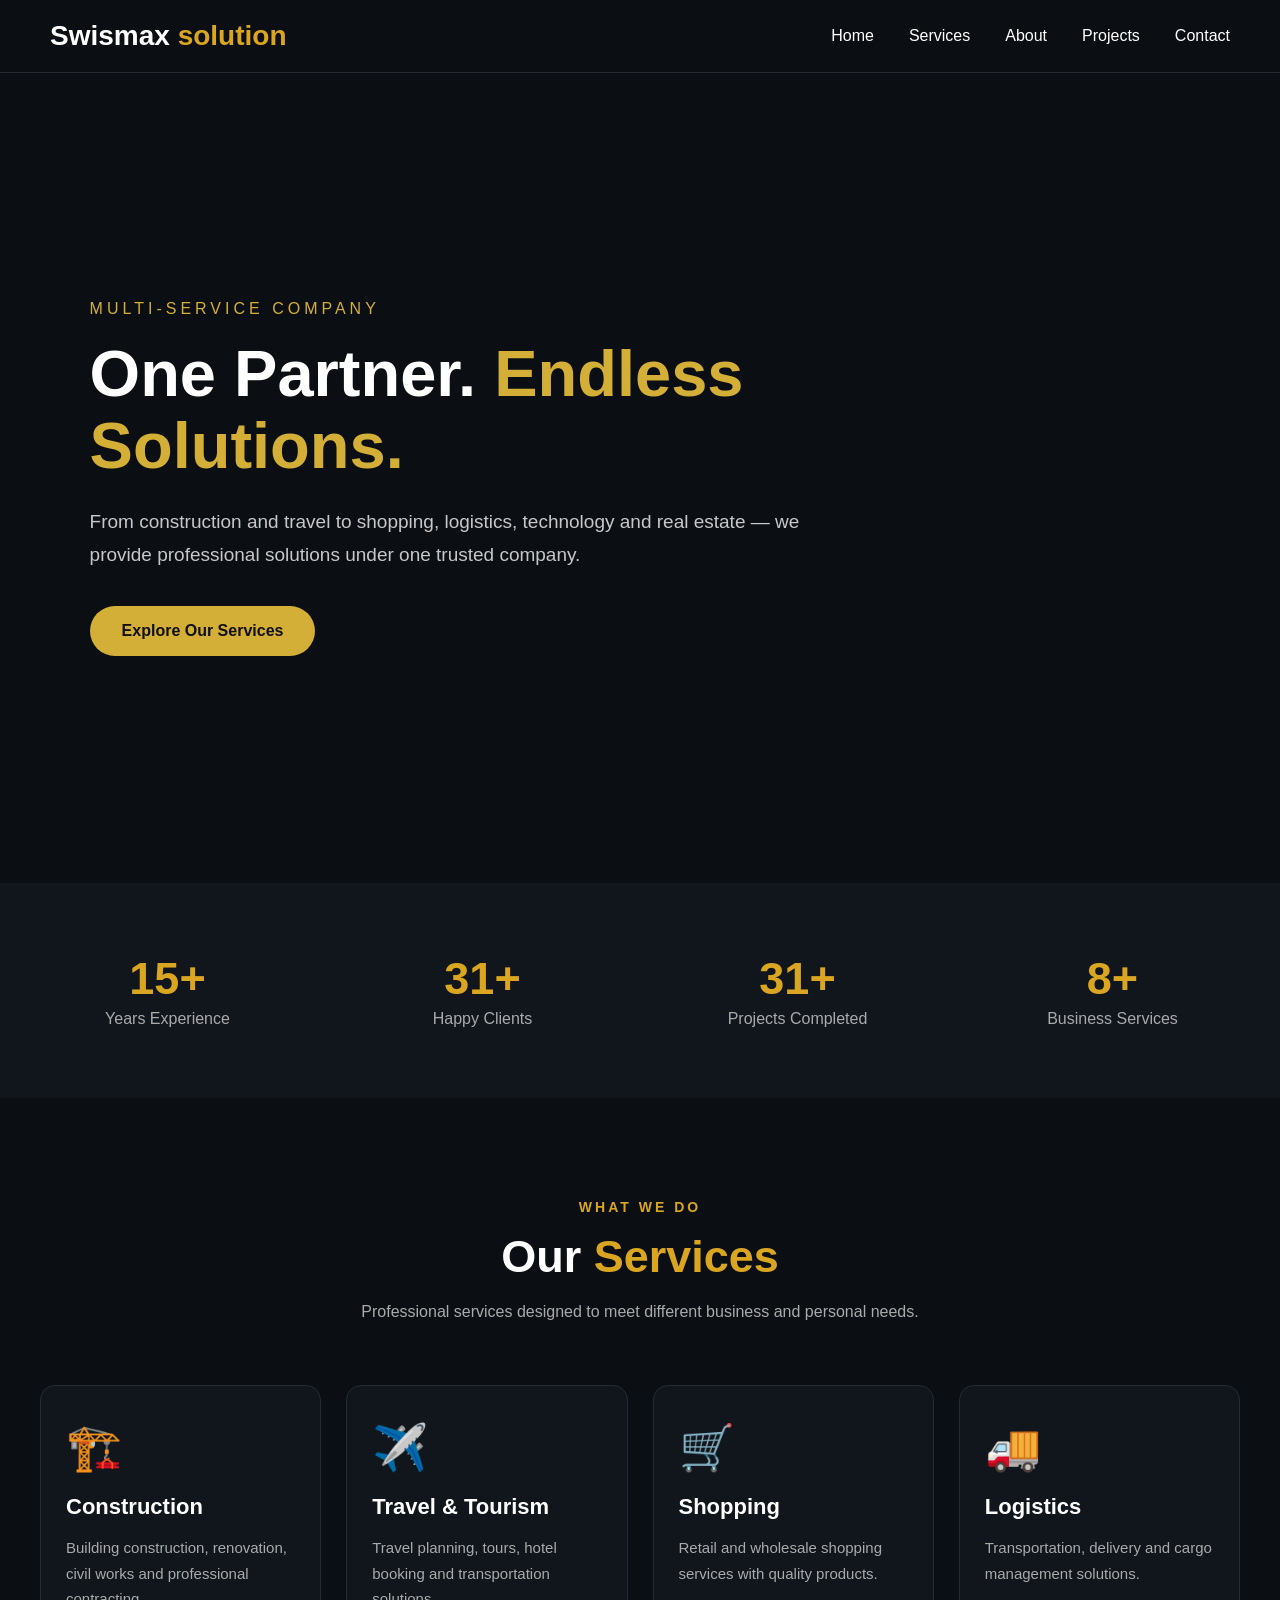
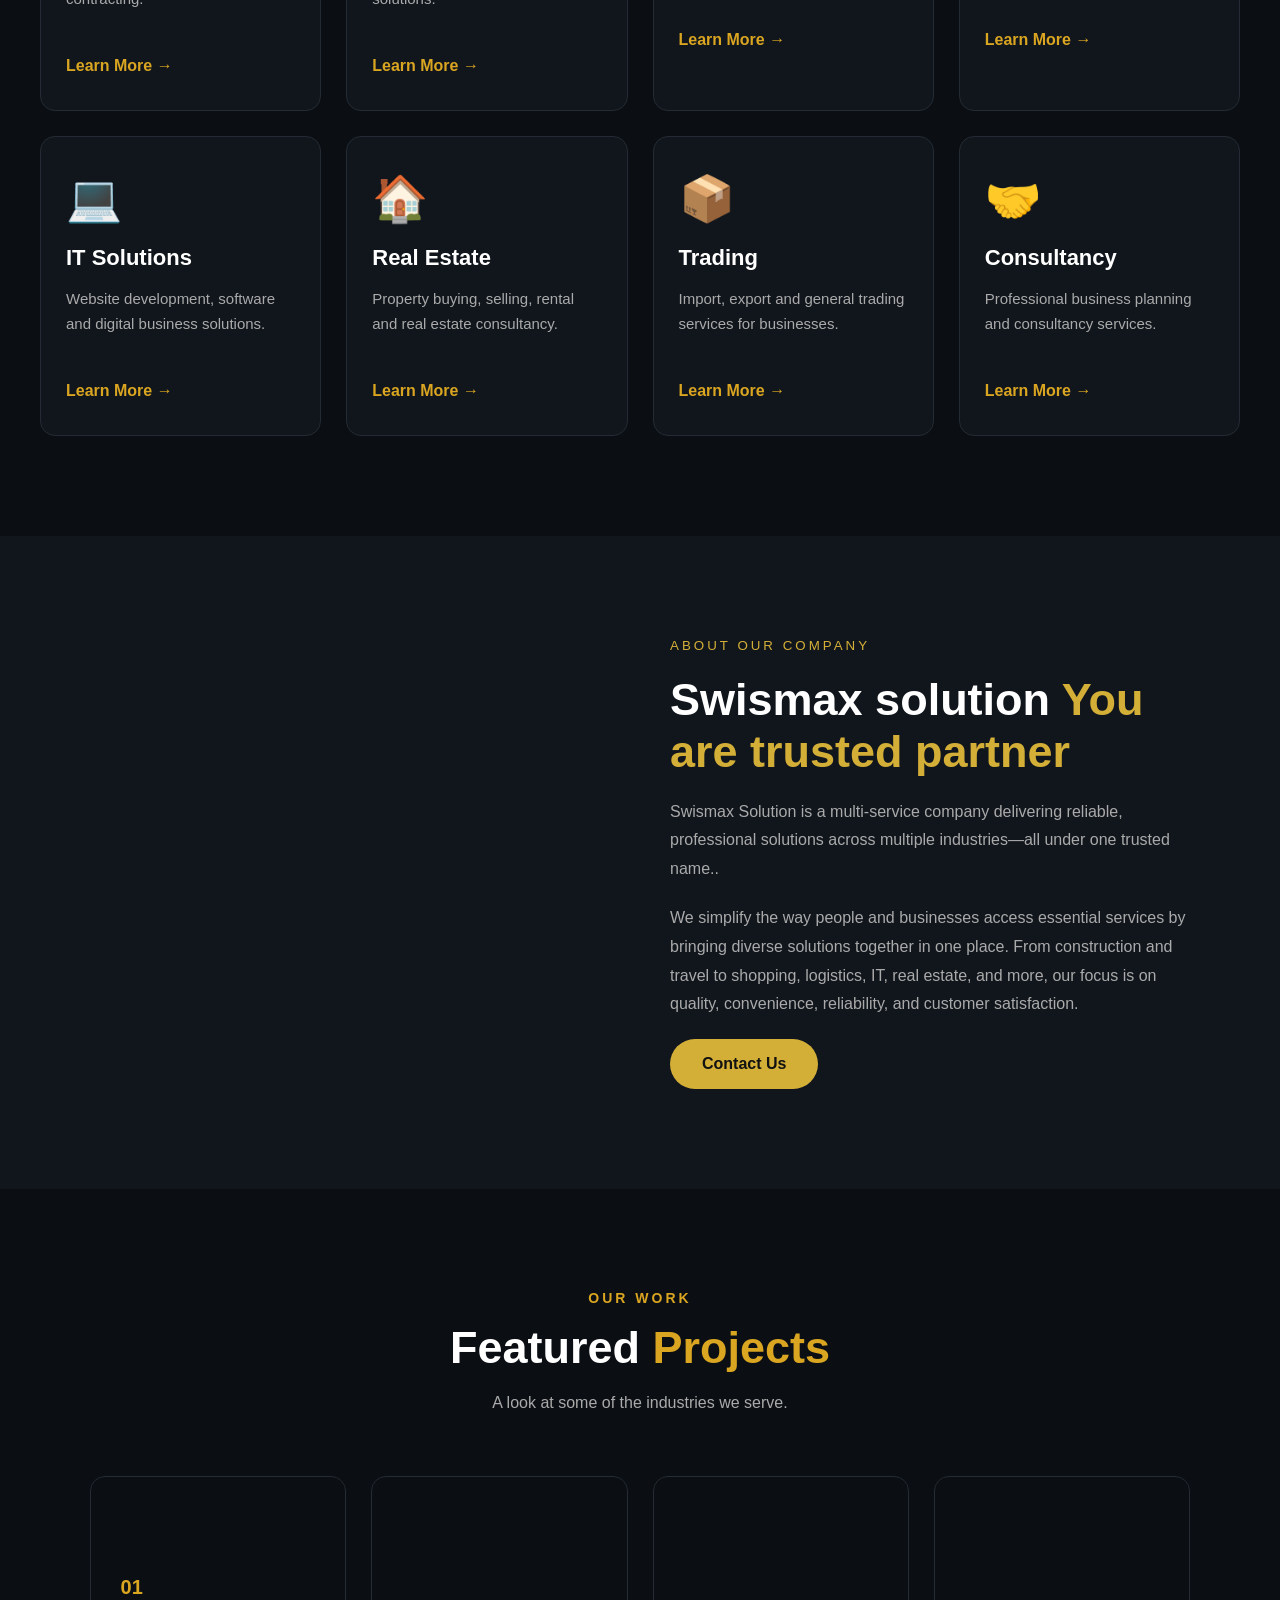
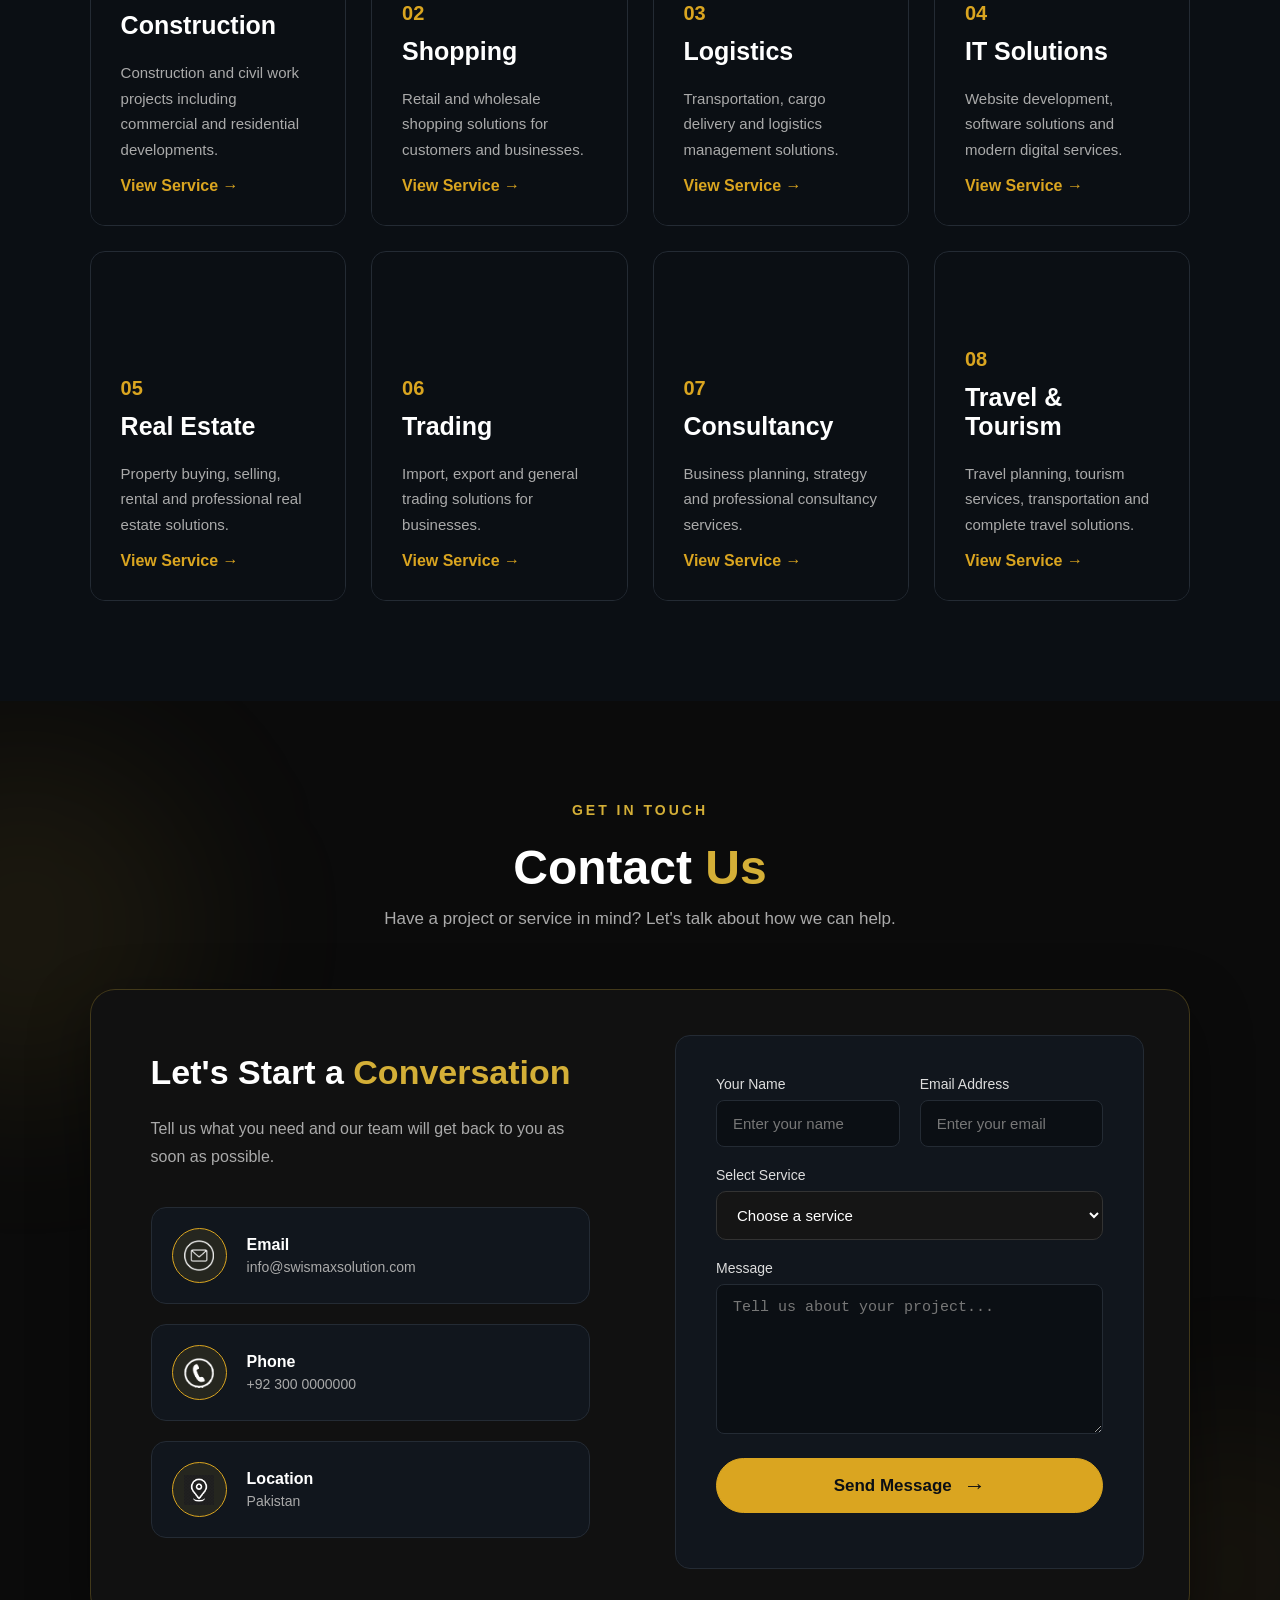
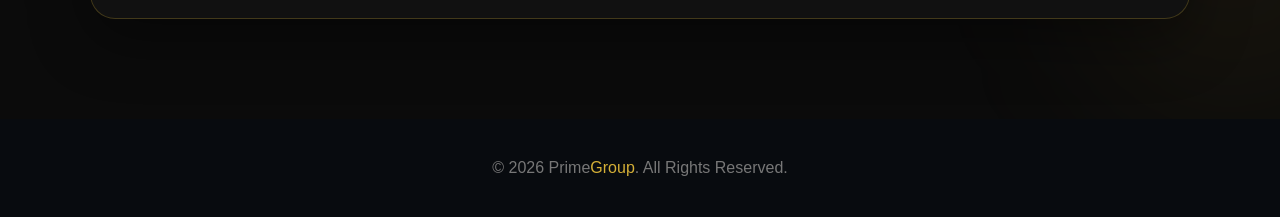
==== commit 037f54cb: "update code" ====
--- a/index.html
+++ b/index.html
@@ -13,47 +13,27 @@
 
 <body>
 
-<nav>
-
-    <div class="logo">
-        Swismax<span> solution</span>
-    </div>
-
-
-    <!-- Toggle Button -->
-
-    <button class="menu-toggle" id="menuToggle">
-        ☰
-    </button>
-
-
-    <!-- Navigation Links -->
-
-    <ul class="nav-links" id="navLinks">
-
-        <li>
-            <a href="index.html">Home</a>
-        </li>
-
-        <li>
-            <a href="Services.html">Services</a>
-        </li>
-
-        <li>
-            <a href="About.html">About</a>
-        </li>
-
-        <li>
-            <a href="Project.html">Projects</a>
-        </li>
-
-        <li>
-            <a href="contact.html">Contact</a>
-        </li>
-
-    </ul>
-
-</nav>
+    <nav>
+
+        <div class="logo">
+            Swismax<span> solution</span>
+        </div>
+
+        <button class="menu-toggle" id="menuToggle">
+            ☰
+        </button>
+
+        <ul class="nav-links" id="navLinks">
+
+            <li><a href="index.html">Home</a></li>
+            <li><a href="Services.html">Services</a></li>
+            <li><a href="About.html">About</a></li>
+            <li><a href="Project.html">Projects</a></li>
+            <li><a href="contact.html">Contact</a></li>
+
+        </ul>
+
+    </nav>
 
 
 
@@ -138,6 +118,8 @@
         </div>
 
     </section>
+
+
 
 
 
@@ -842,6 +824,41 @@
 
 
 
-<script> const menuToggle = document.getElementById("menuToggle"); const navLinks = document.getElementById("navLinks"); menuToggle.addEventListener("click", function () { navLinks.classList.toggle("active"); }); </script>
+<script>
+    const menuToggle = document.getElementById("menuToggle");
+    const navLinks = document.getElementById("navLinks");
+    menuToggle.addEventListener("click", function () {
+        navLinks.classList.toggle("active");
+    });
+</script>
+
+<script>
+    const stats = document.querySelectorAll(".stat h2");
+
+    stats.forEach(stat => {
+
+        const target = parseInt(stat.innerText);
+
+        let count = 0;
+
+        const counter = setInterval(() => {
+
+            count++;
+
+            stat.innerText = count + "+";
+
+            if (count >= target) {
+
+                clearInterval(counter);
+
+                stat.innerText = target + "+";
+
+            }
+
+        }, 60);
+
+    });
+</script>
+
 
 </html>
--- a/style.css
+++ b/style.css
@@ -12239,4 +12239,65 @@
 }
 
 
-
+@media (max-width: 768px) {
+
+    nav {
+        width: 100%;
+        padding: 15px 20px;
+        display: flex;
+        flex-direction: row;
+        align-items: center;
+        justify-content: space-between;
+        box-sizing: border-box;
+    }
+
+    /* LOGO */
+    .logo {
+        font-size: 22px;
+        font-weight: bold;
+        display: flex;
+        align-items: center;
+        margin: 0;
+        padding: 0;
+    }
+
+    /* TOGGLE BUTTON */
+    .menu-toggle {
+        display: block;
+        width: auto;
+        height: auto;
+        margin: 0;
+        padding: 0;
+        margin-left: auto;
+
+        background: transparent;
+        border: none;
+
+        color: white;
+        font-size: 30px;
+        line-height: 1;
+        cursor: pointer;
+    }
+
+    /* NAV LINKS */
+    .nav-links {
+        display: none;
+    }
+
+}
+
+
+
+
+
+
+
+
+
+
+
+
+
+
+
+
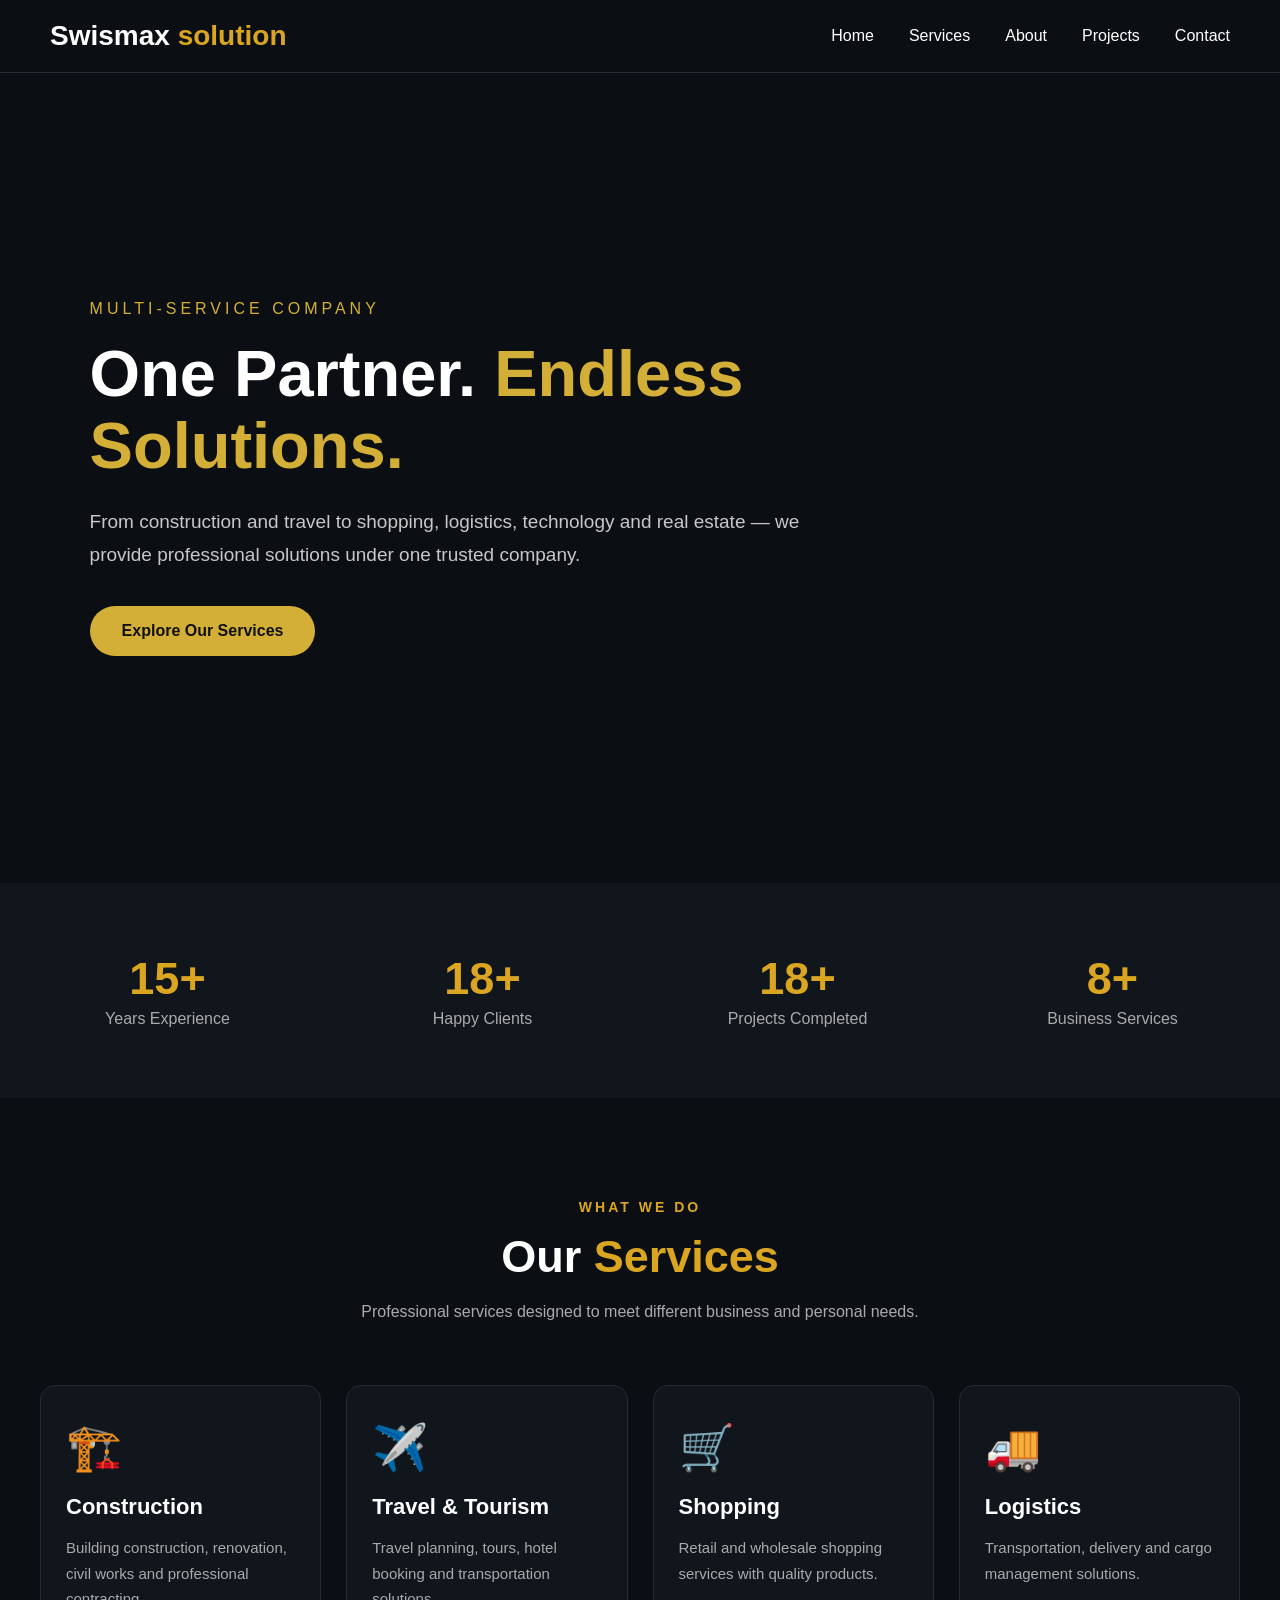
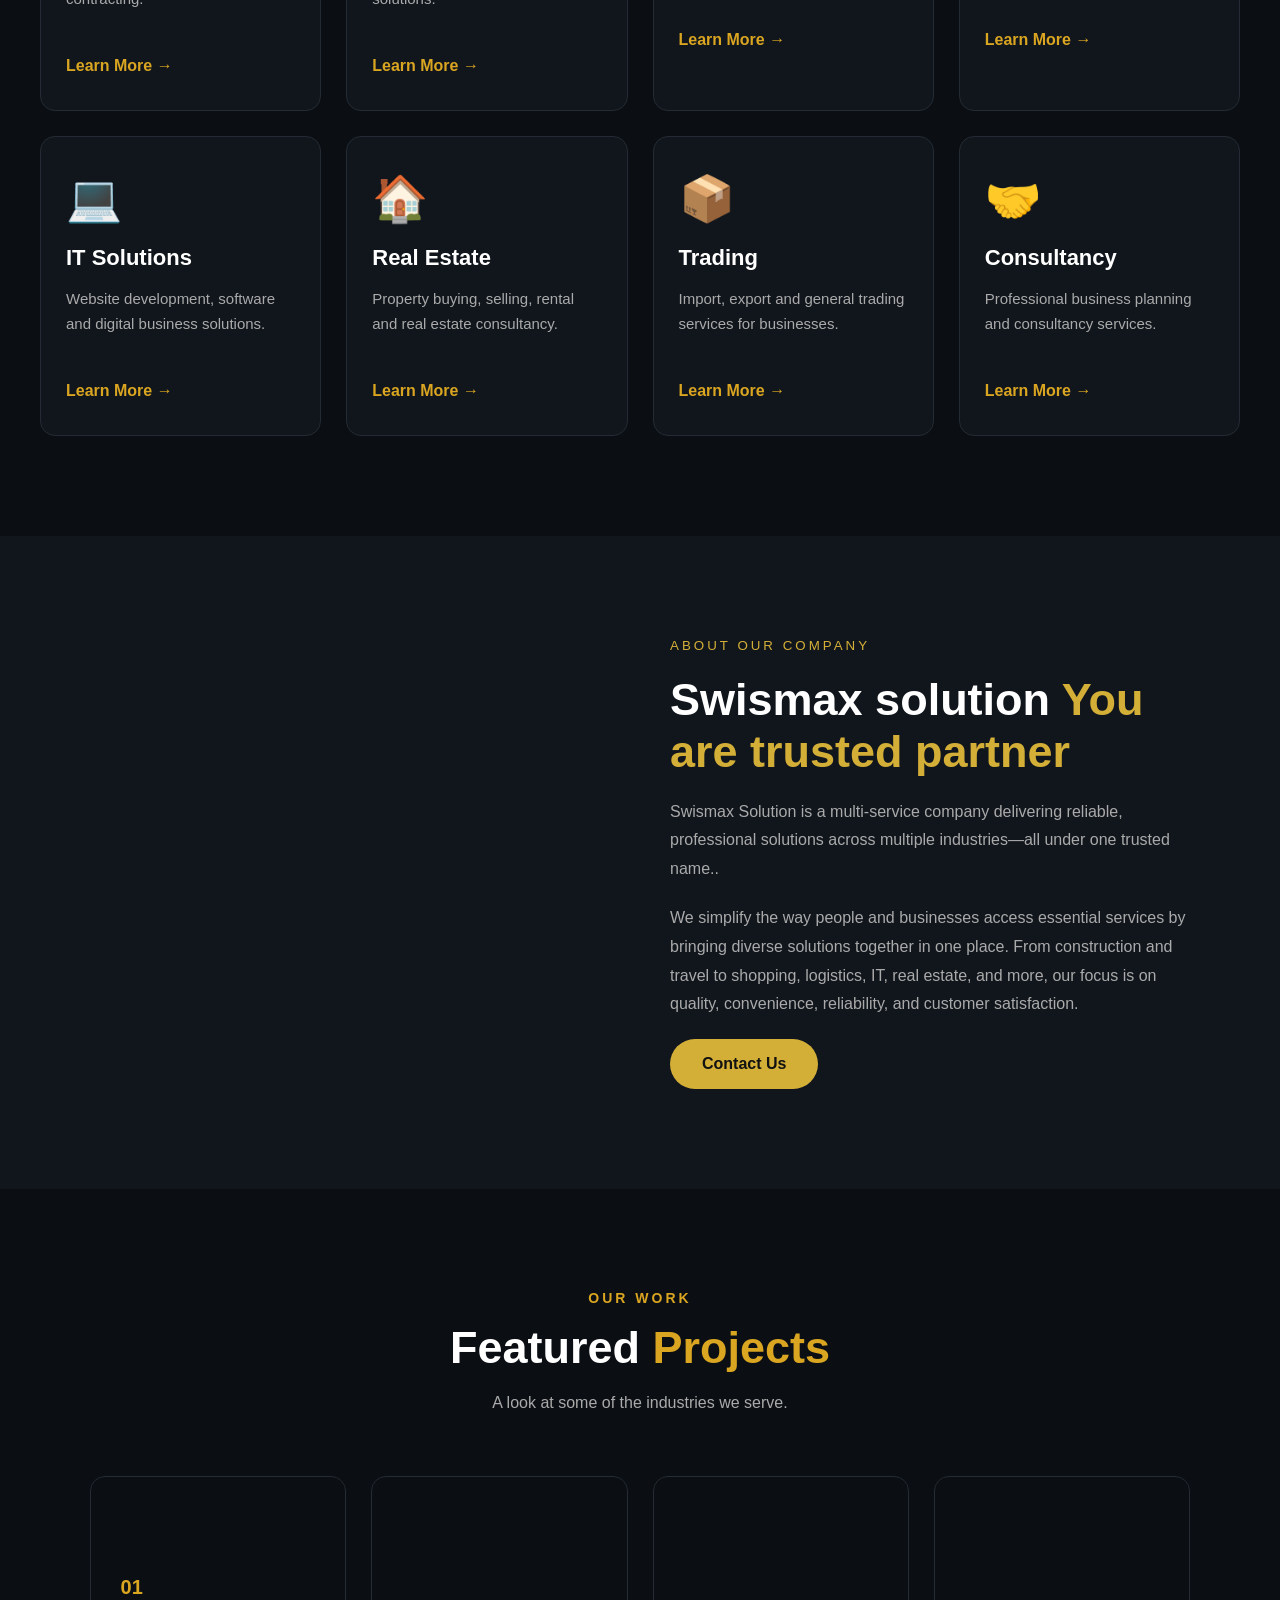
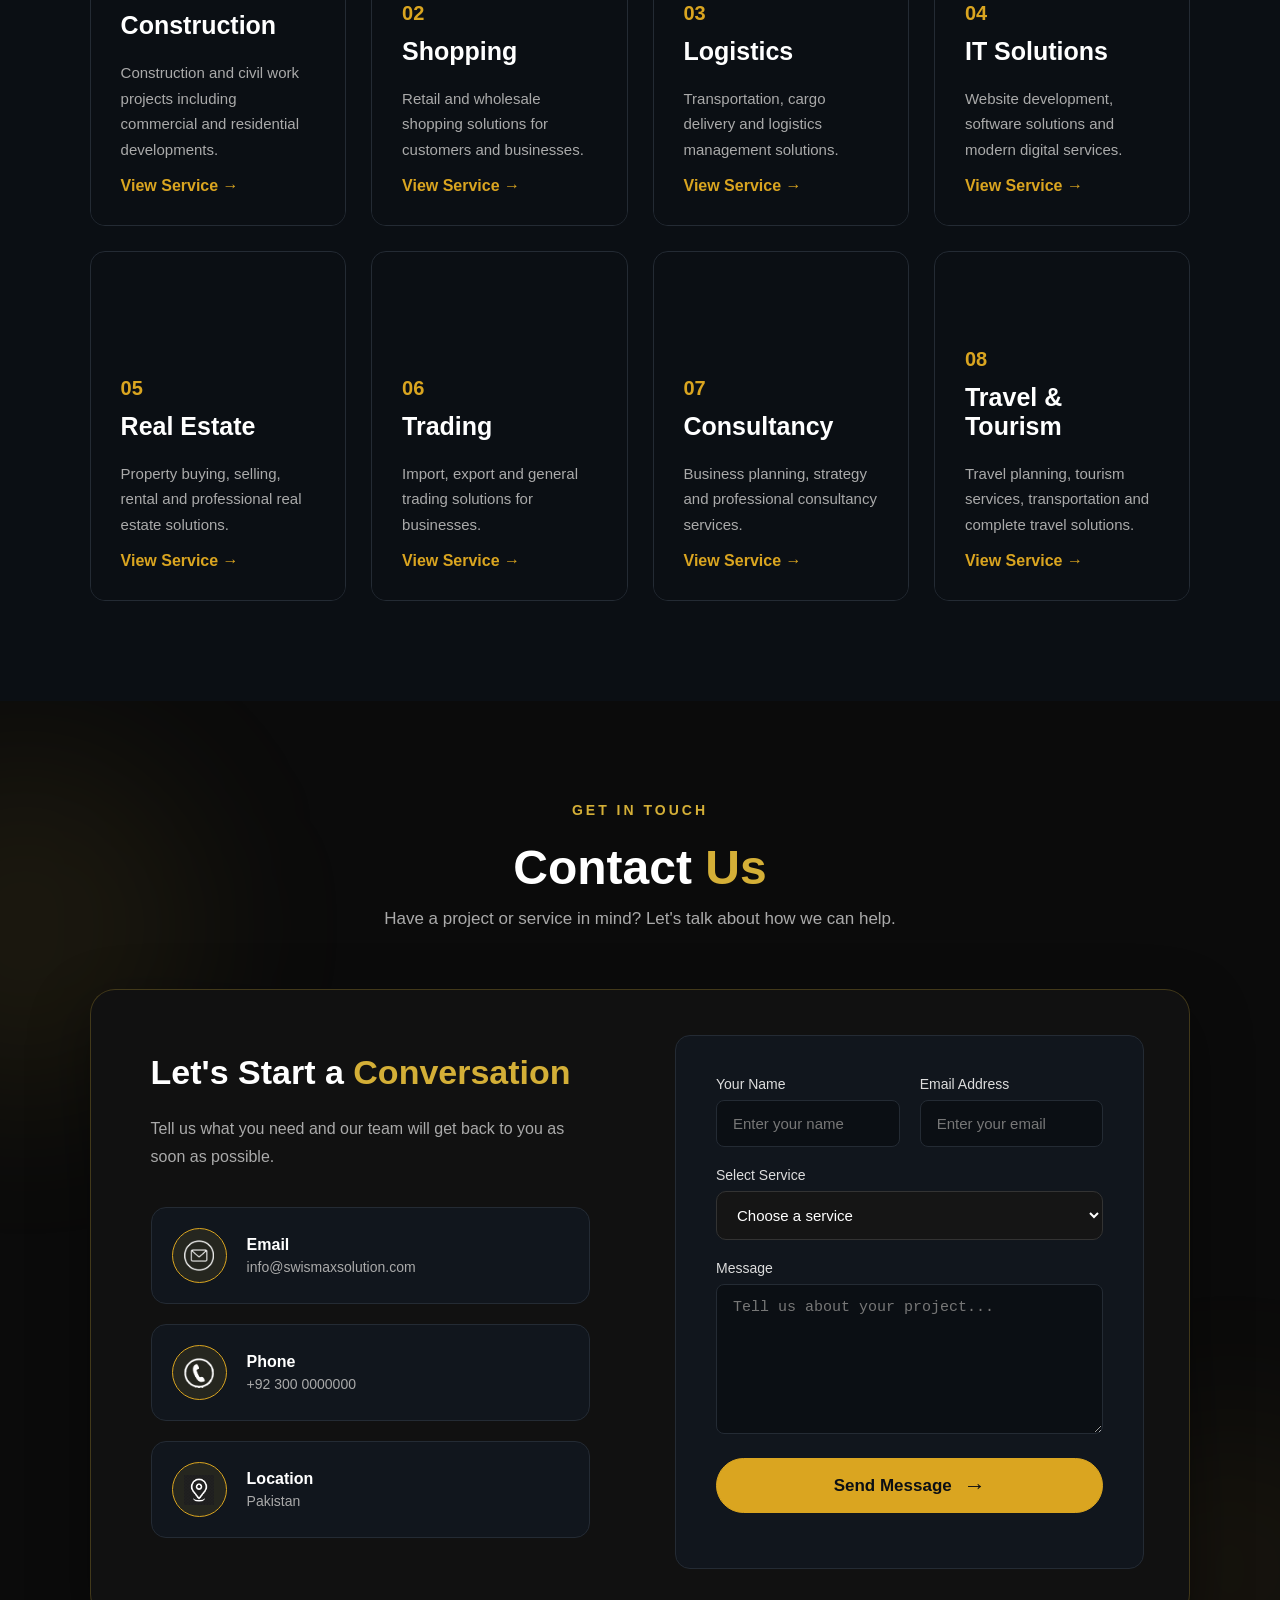
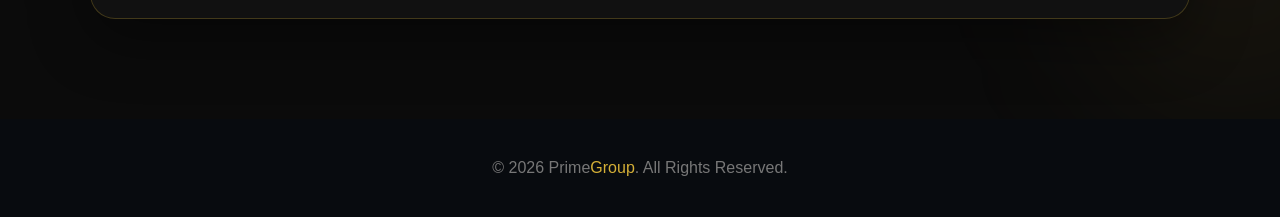
==== commit 7b6f7604: "updata the counter" ====
--- a/index.html
+++ b/index.html
@@ -855,7 +855,7 @@
 
             }
 
-        }, 60);
+        }, 100);
 
     });
 </script>
